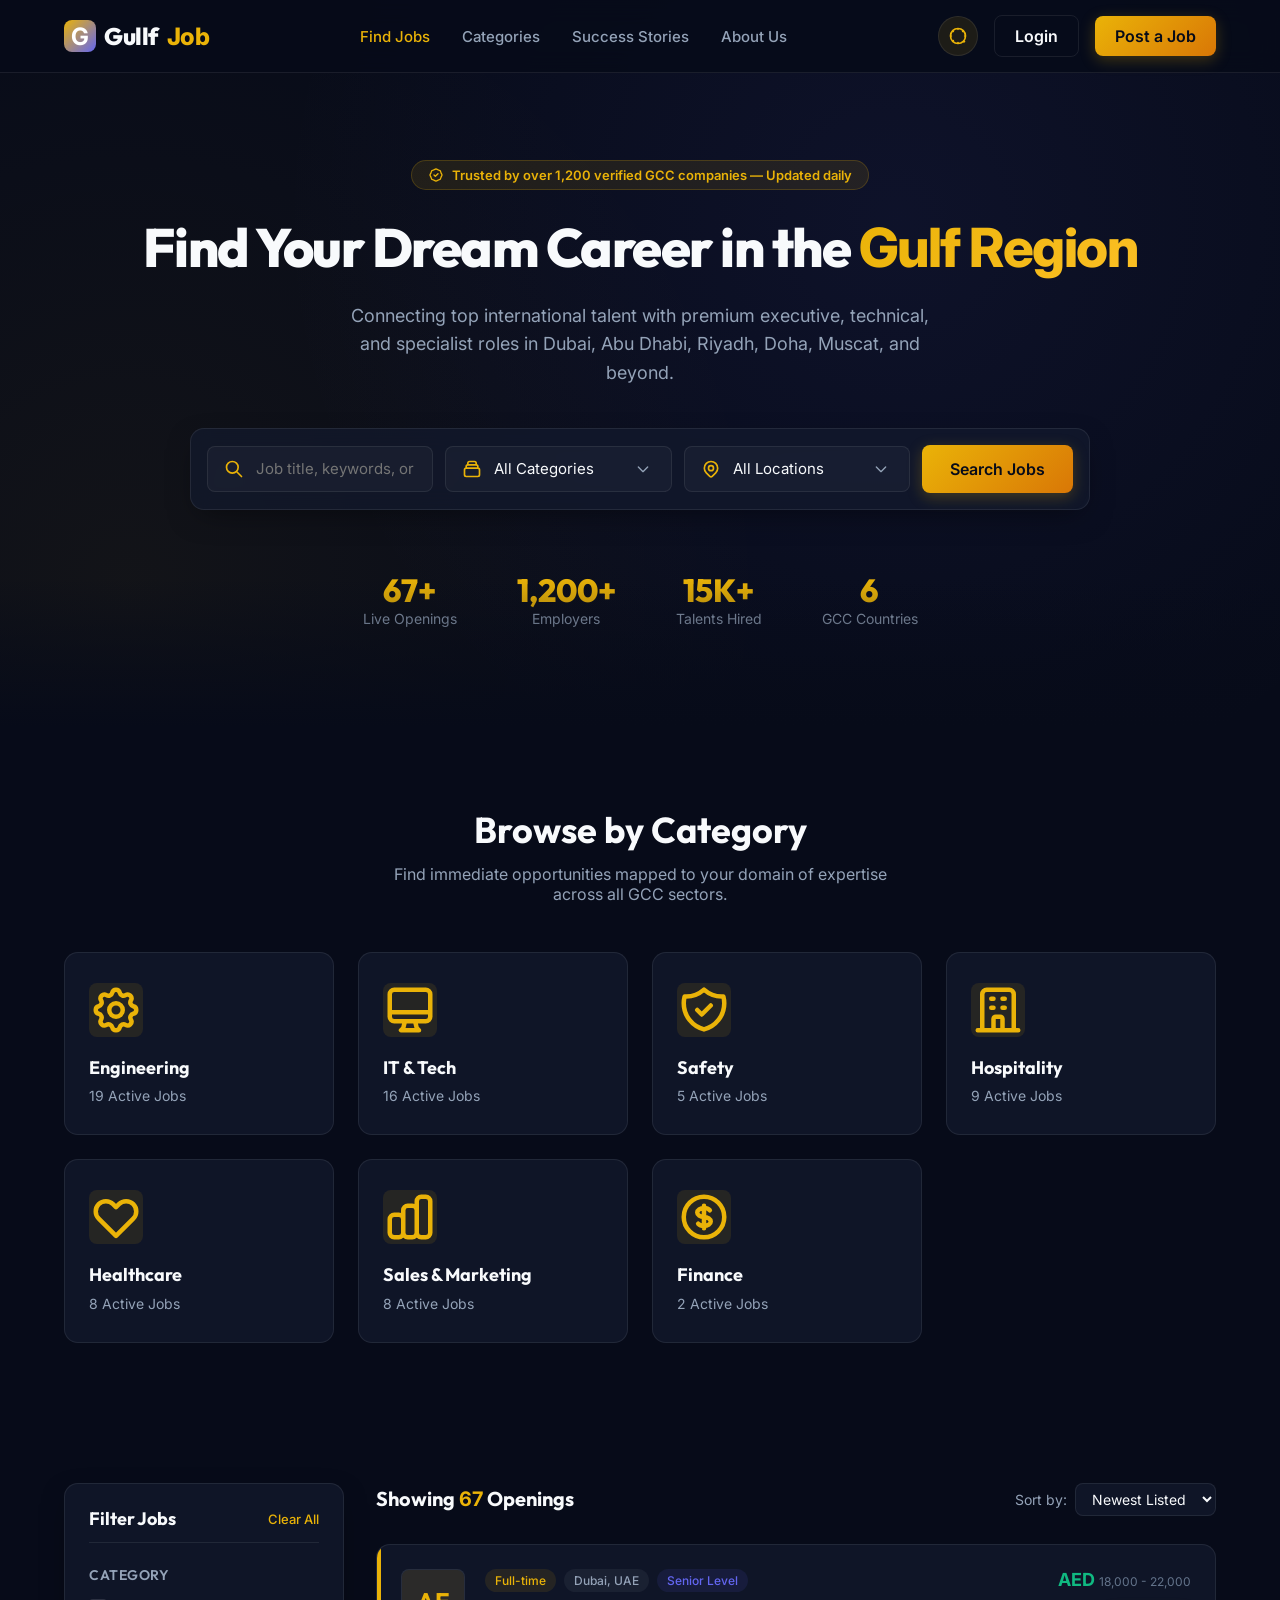
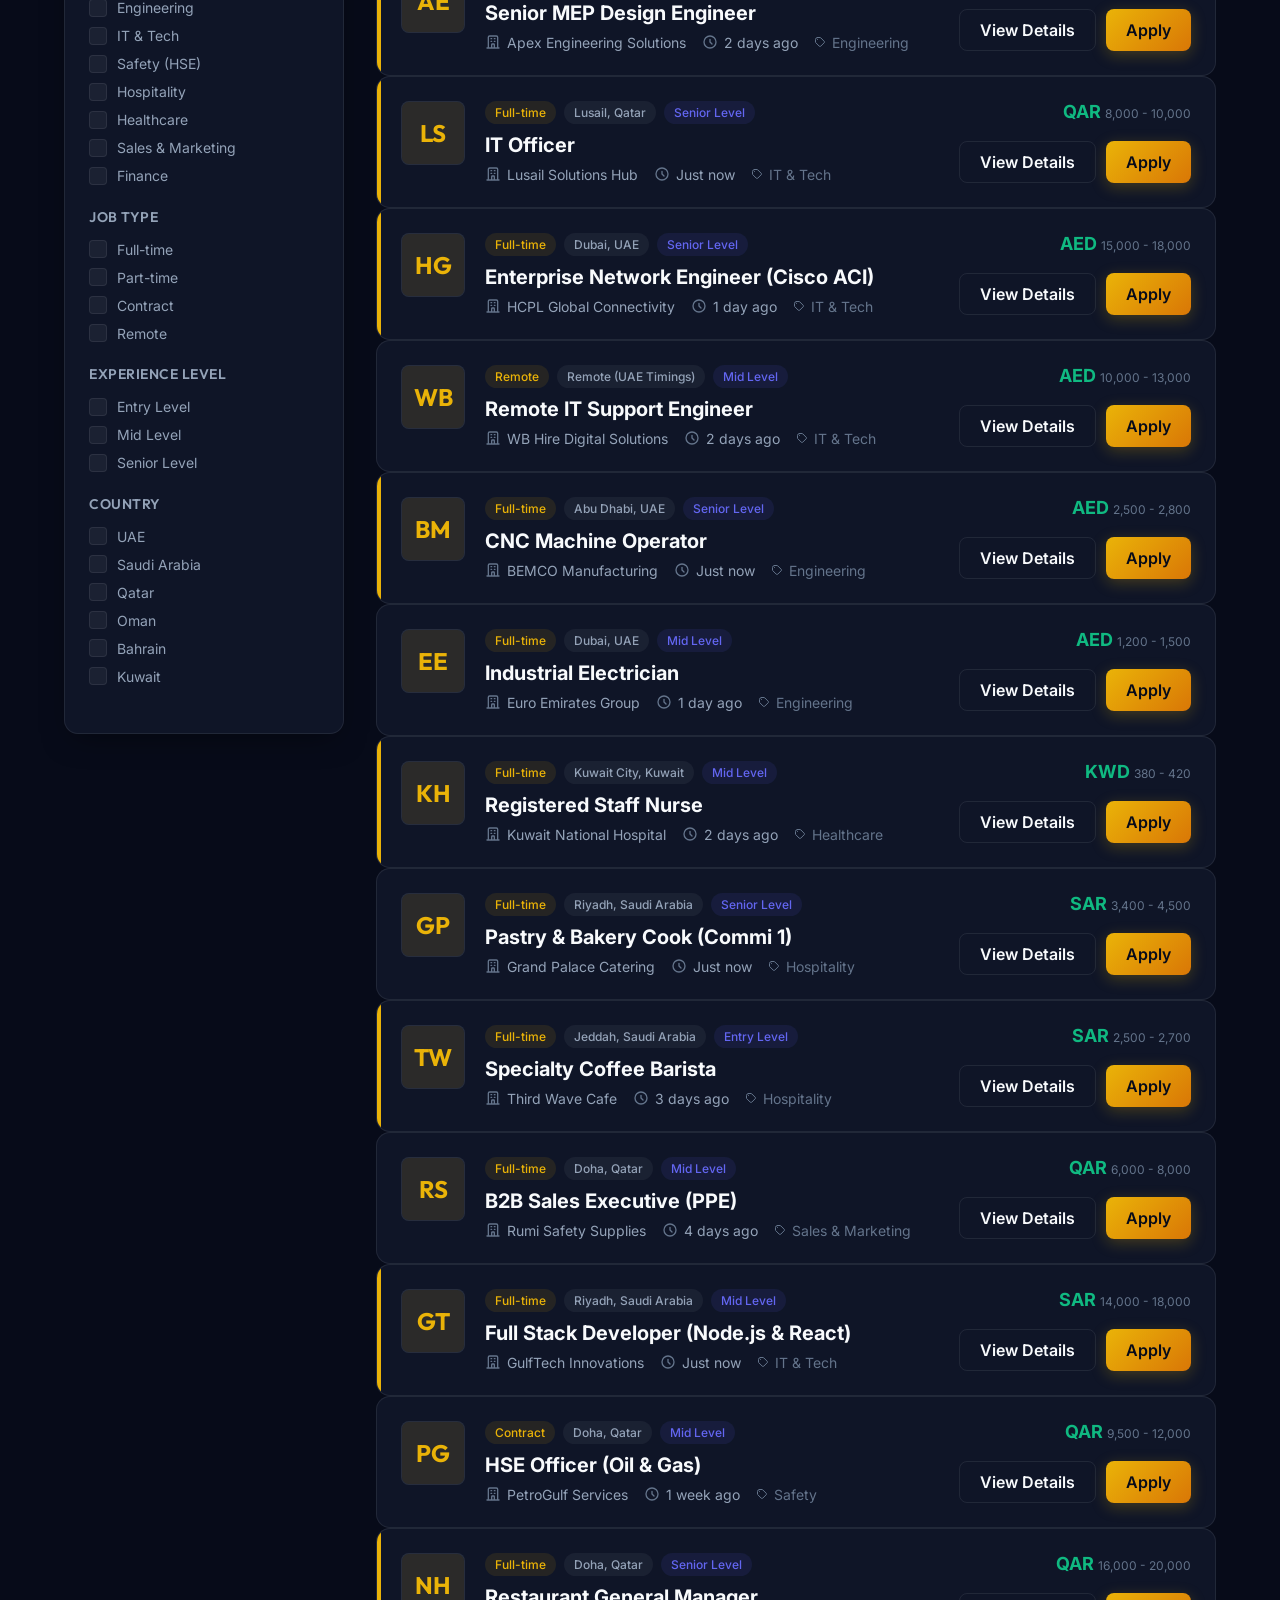
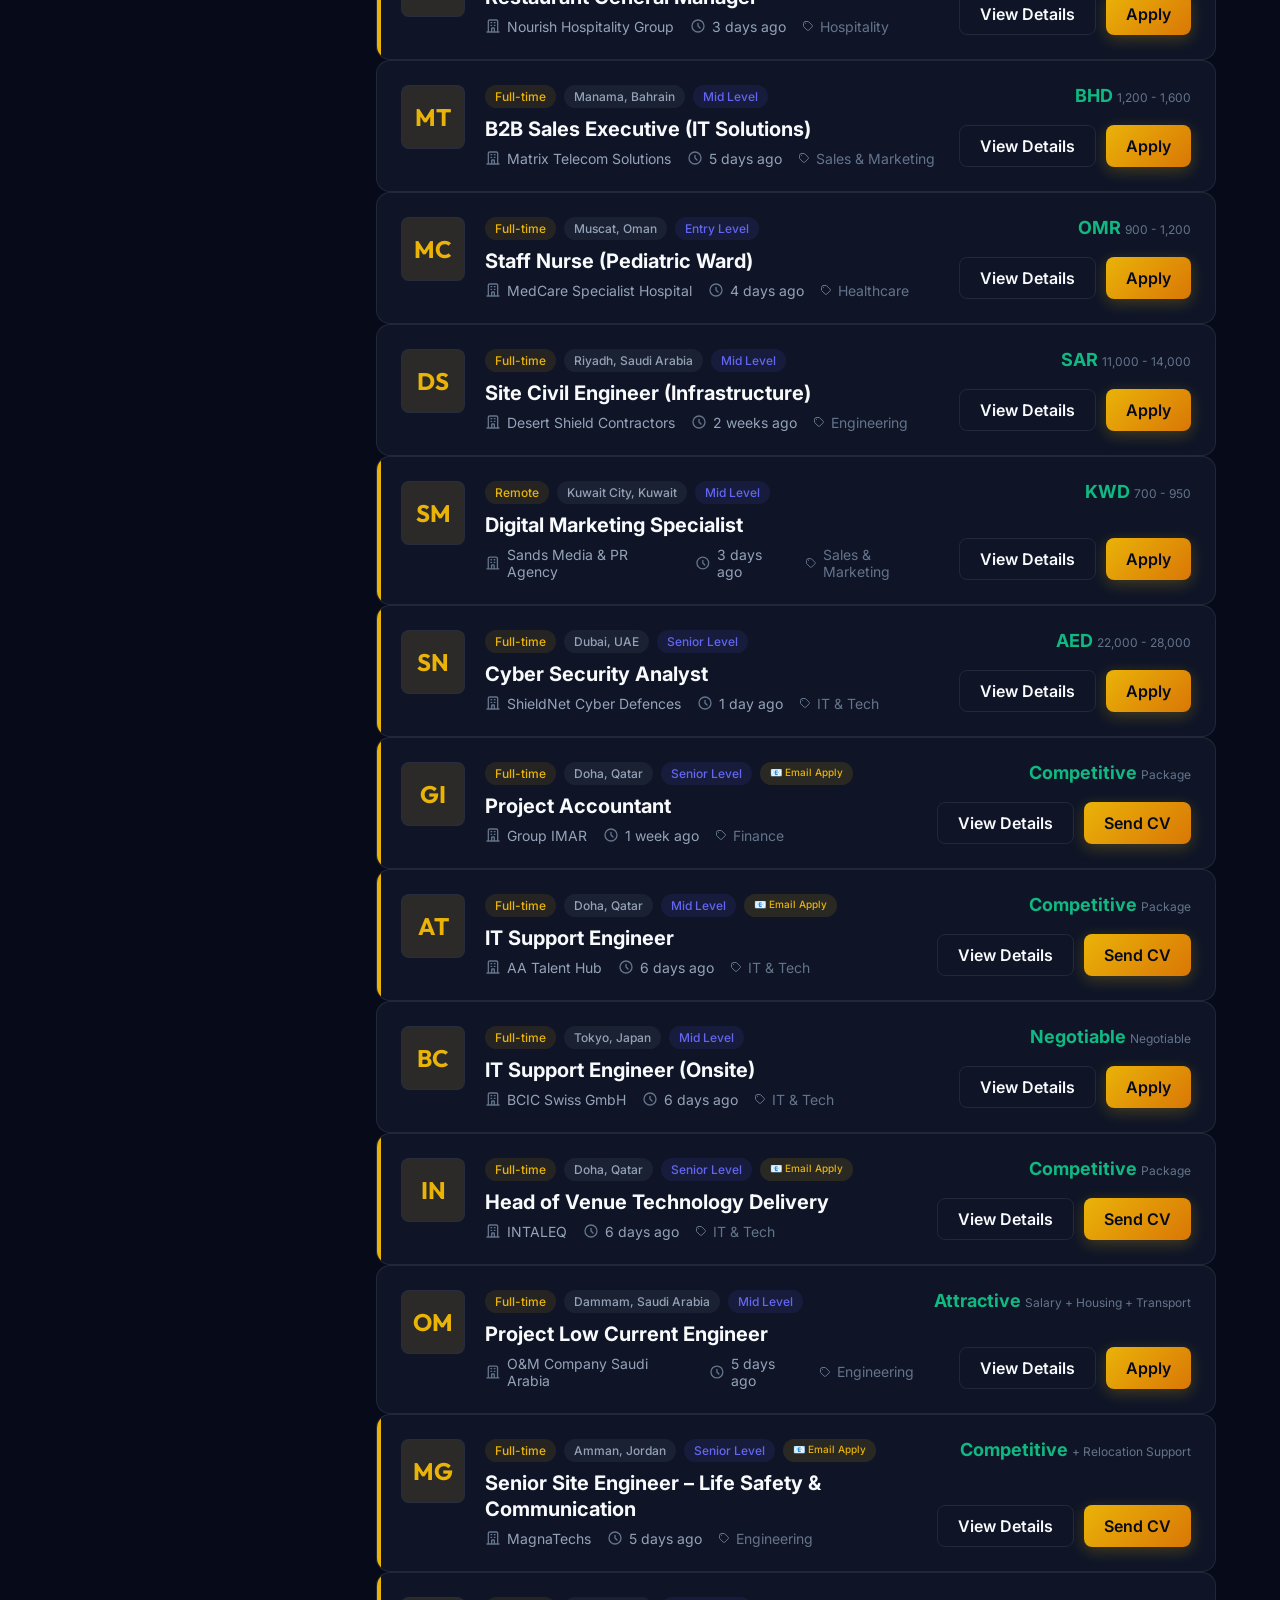
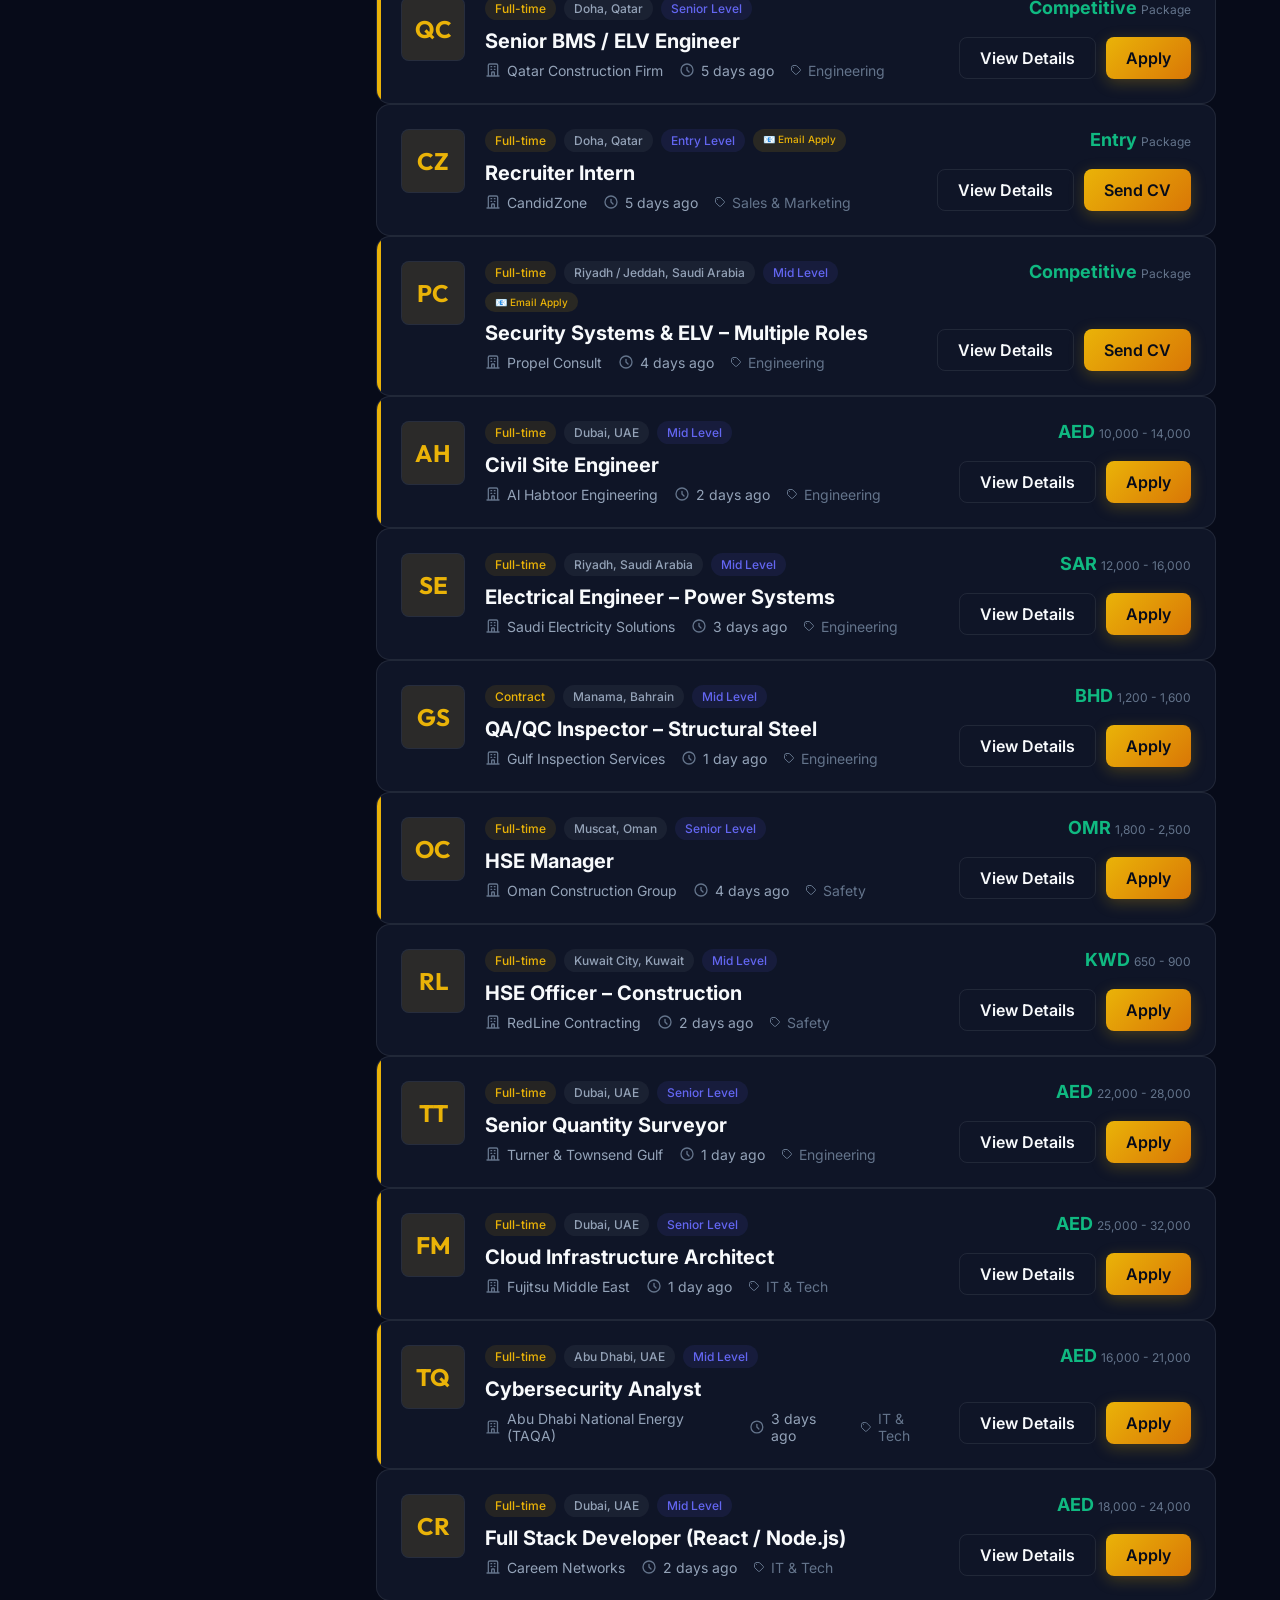
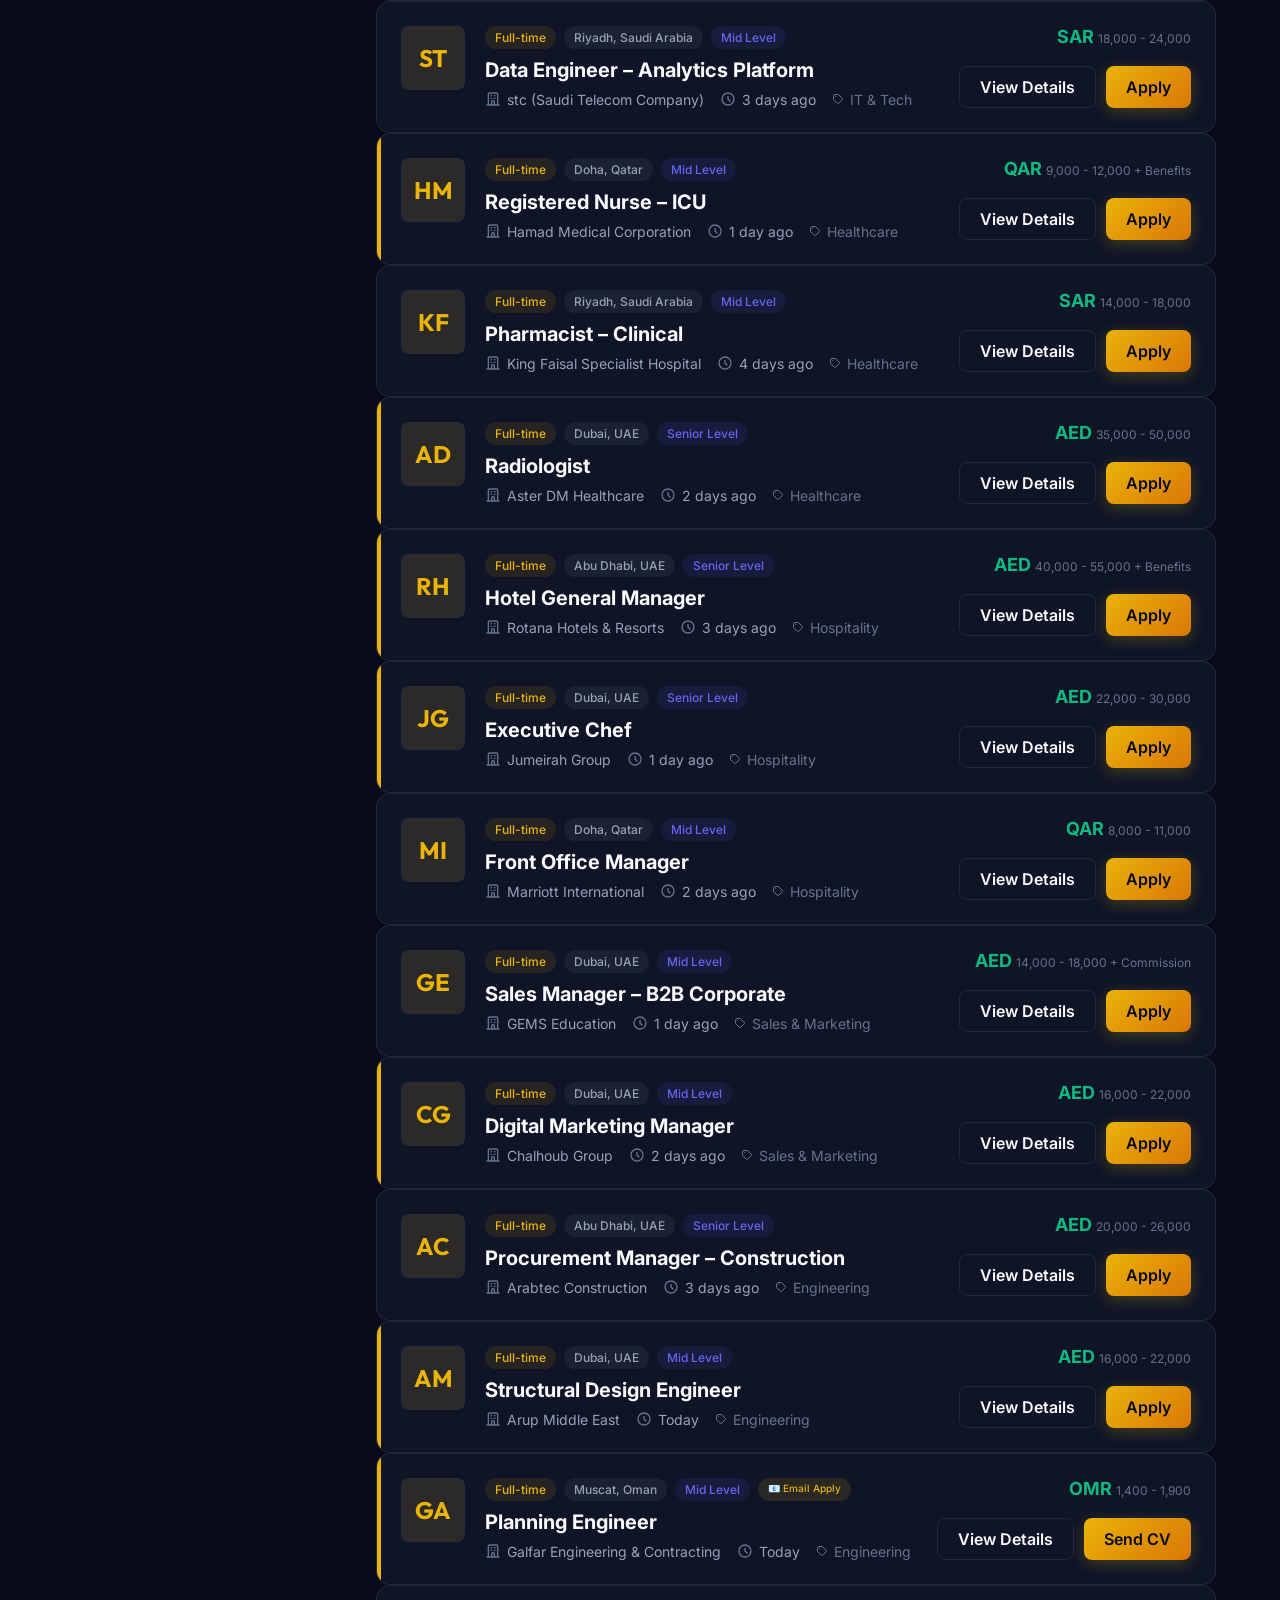
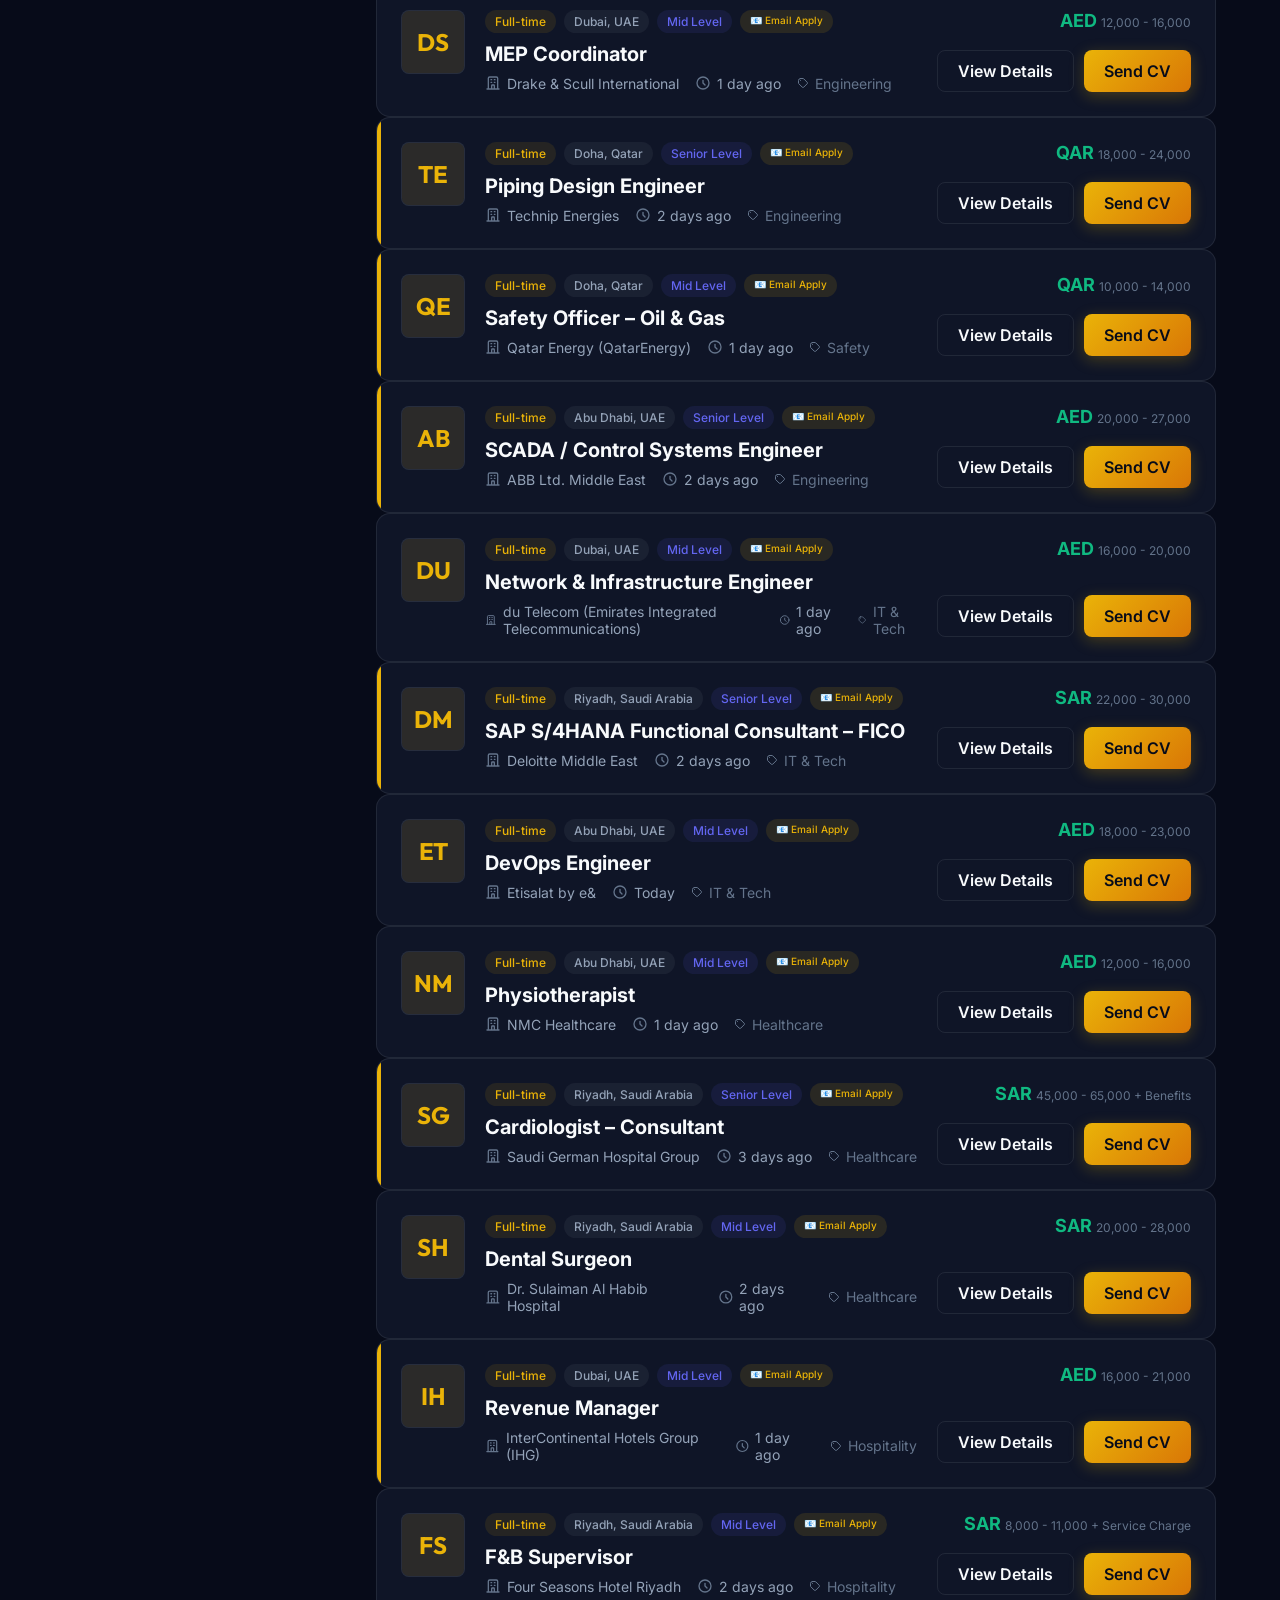
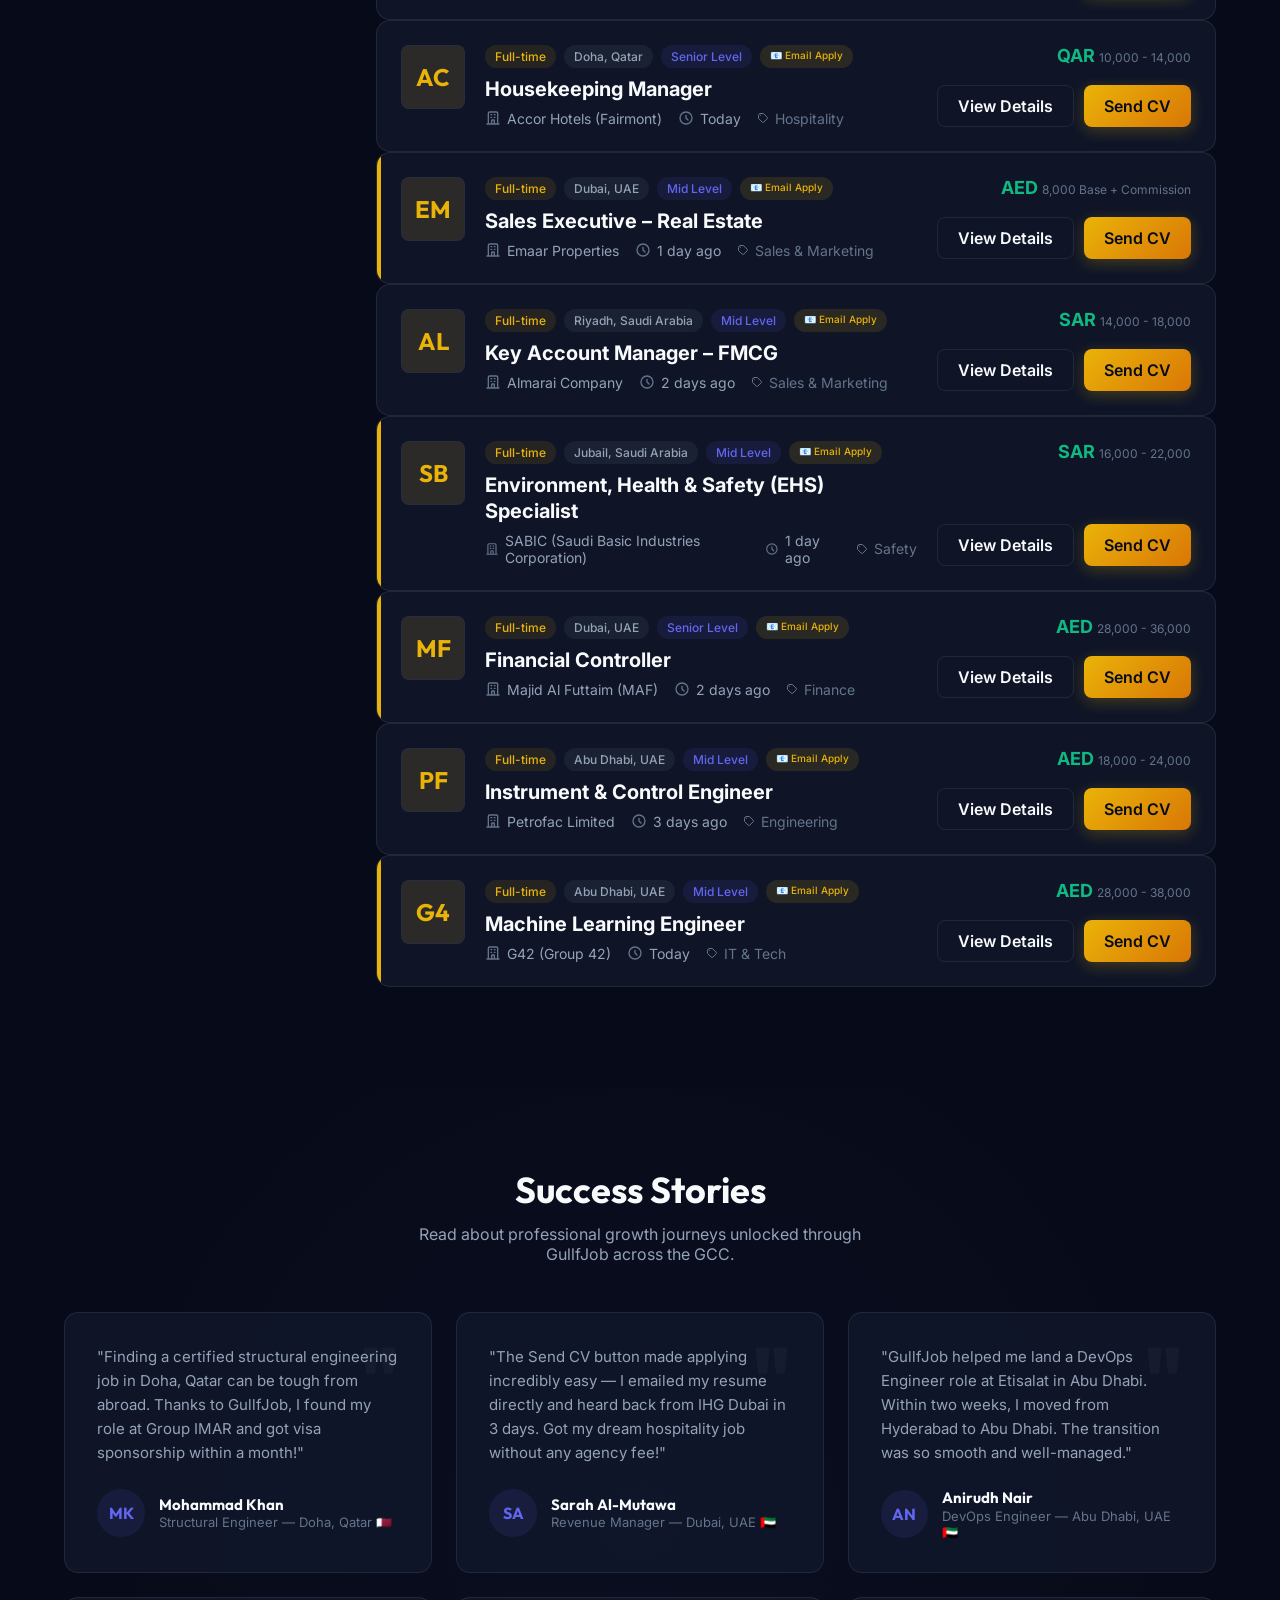
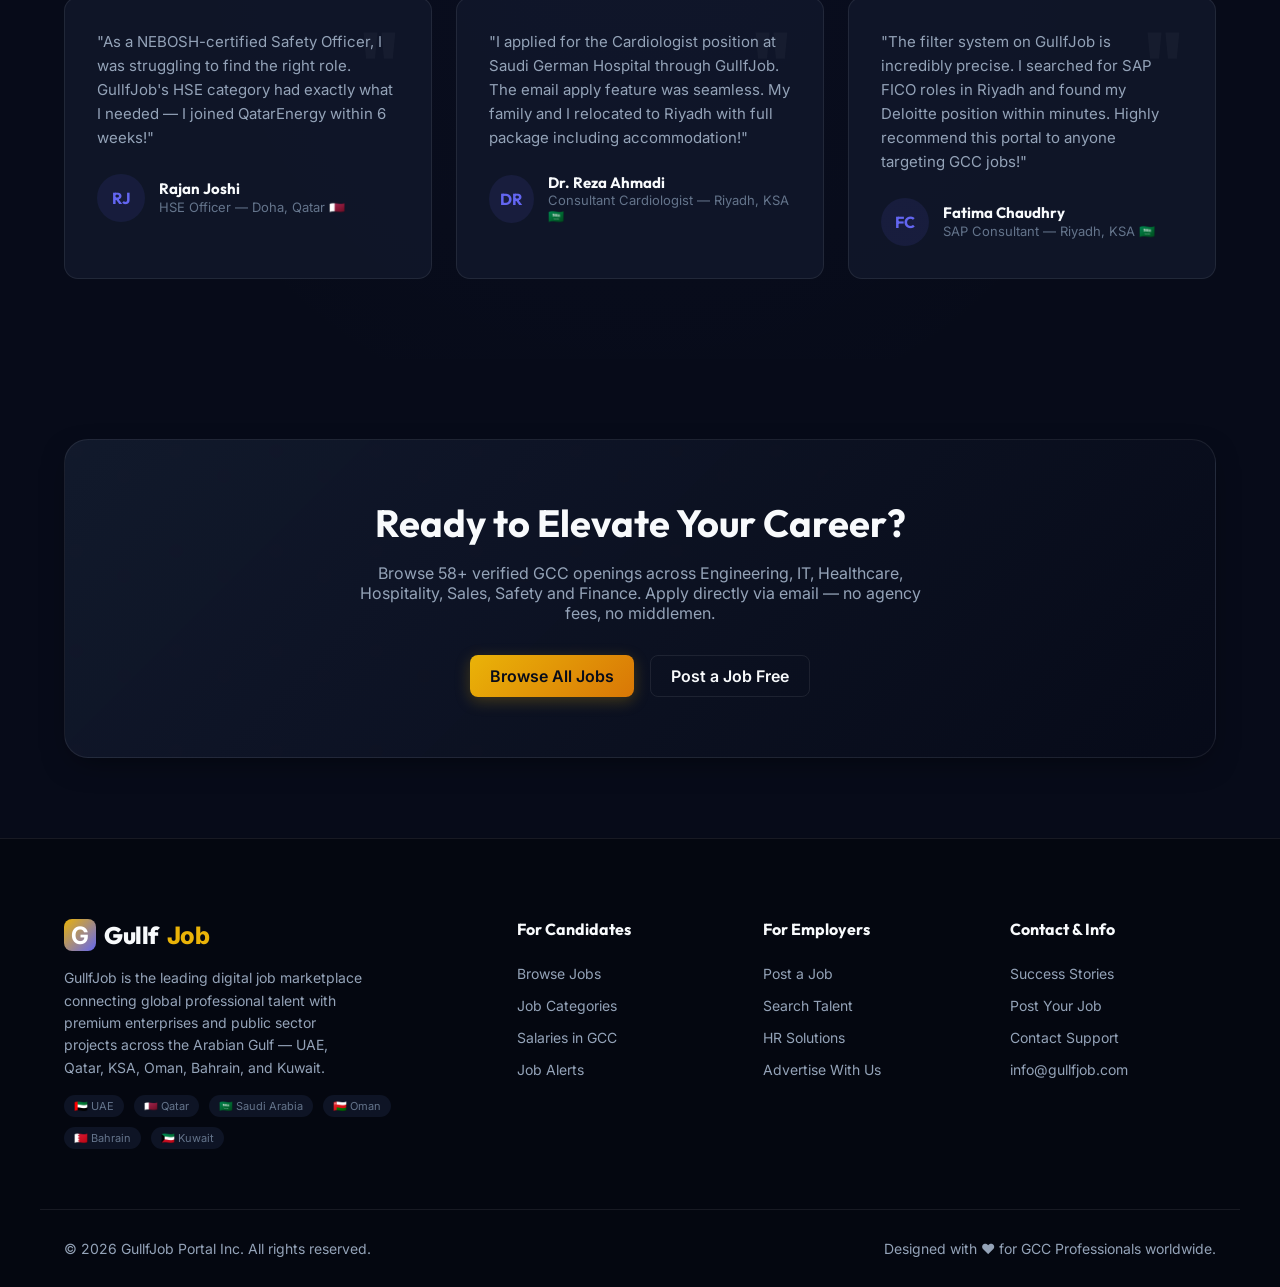
==== index.html @ 44ec0543 "Update: Finance category, fixed icons, new filters, email badges on job cards, Abu Dhabi location, l" ====
<!DOCTYPE html>
<html lang="en" data-theme="dark">
<head>
    <meta charset="UTF-8">
    <meta name="viewport" content="width=device-width, initial-scale=1.0">
    <title>GullfJob | Premium Job Portal in the GCC</title>
    <!-- SEO Meta Tags -->
    <meta name="description" content="Find premium career opportunities in the Gulf region. Discover engineering, IT, hospitality, healthcare and finance jobs in Dubai, Abu Dhabi, Riyadh, Doha, Muscat, and more.">
    <meta name="keywords" content="GCC jobs, Gulf jobs, Dubai jobs, Qatar jobs, Saudi Arabia jobs, engineering jobs, IT jobs, healthcare jobs, hospitality jobs, GullfJob">
    <meta name="author" content="GullfJob Portal">
    <meta property="og:title" content="GullfJob | Premium Job Portal in the GCC">
    <meta property="og:description" content="Connecting top international talent with premium roles across Dubai, Riyadh, Doha, Muscat and the wider GCC.">
    <meta property="og:type" content="website">
    
    <!-- Stylesheets -->
    <link rel="stylesheet" href="style.css">
    <link rel="preconnect" href="https://fonts.googleapis.com">
    <link href="https://fonts.googleapis.com/css2?family=Inter:wght@300;400;500;600;700;800&display=swap" rel="stylesheet">

    <!-- Apply saved theme before paint to prevent flash -->
    <script>
        (function(){
            var t = localStorage.getItem("theme") || "dark";
            document.documentElement.setAttribute("data-theme", t);
        })();
    </script>
    
    <!-- Scripts -->
    <script src="app.js" defer></script>
</head>
<body>

    <!-- Header Navigation -->
    <header>
        <div class="container nav-container">
            <a href="#" class="logo" id="header-logo-link">
                <div class="logo-icon">G</div>
                Gullf<span>Job</span>
            </a>
            
            <nav>
                <ul class="nav-links">
                    <li><a href="#" class="active" id="nav-home">Find Jobs</a></li>
                    <li><a href="#categories-anchor" id="nav-categories">Categories</a></li>
                    <li><a href="#testimonials-anchor" id="nav-testimonials">Success Stories</a></li>
                    <li><a href="#footer-anchor" id="nav-about">About Us</a></li>
                </ul>
            </nav>
            
            <div class="nav-actions">
                <!-- Theme Toggle Icon Button -->
                <button class="theme-toggle" id="theme-toggle" aria-label="Toggle Dark/Light Mode">
                    <!-- Light Theme (Sun) Icon -->
                    <svg class="theme-toggle-light-icon" fill="none" viewBox="0 0 24 24" stroke="currentColor">
                        <path stroke-linecap="round" stroke-linejoin="round" stroke-width="2" d="M12 3v1m0 16v1m9-9h-1M4 12H3m15.364-6.364l-.707.707M6.343 17.657l-.707.707m0-12.728l.707.707m12.728 12.728l.707-.707M21 12a9 9 0 11-18 0 9 9 0 0118 0z" />
                    </svg>
                    <!-- Dark Theme (Moon) Icon -->
                    <svg class="theme-toggle-dark-icon" fill="none" viewBox="0 0 24 24" stroke="currentColor">
                        <path stroke-linecap="round" stroke-linejoin="round" stroke-width="2" d="M20.354 15.354A9 9 0 018.646 3.646 9.003 9.003 0 0012 21a9.003 9.003 0 008.354-5.646z" />
                    </svg>
                </button>
                <button class="btn-secondary" id="btn-login" onclick="openLoginModal()">Login</button>
                <a href="post-job.html" class="btn-primary" id="btn-post-job">Post a Job</a>
            </div>
        </div>
    </header>

    <!-- Main Content Area -->
    <main>
        
        <!-- Hero Section -->
        <section class="hero">
            <div class="container">
                <div class="hero-tagline">
                    <svg style="width: 16px; height: 16px;" fill="none" viewBox="0 0 24 24" stroke="currentColor">
                        <path stroke-linecap="round" stroke-linejoin="round" stroke-width="2" d="M9 12l2 2 4-4M7.835 4.697a3.42 3.42 0 001.946-.806 3.42 3.42 0 014.438 0 3.42 3.42 0 001.946.806 3.42 3.42 0 013.138 3.138 3.42 3.42 0 00.806 1.946 3.42 3.42 0 010 4.438 3.42 3.42 0 00-.806 1.946 3.42 3.42 0 01-3.138 3.138 3.42 3.42 0 00-1.946.806 3.42 3.42 0 01-4.438 0 3.42 3.42 0 00-1.946-.806 3.42 3.42 0 01-3.138-3.138 3.42 3.42 0 00-.806-1.946 3.42 3.42 0 010-4.438 3.42 3.42 0 00.806-1.946 3.42 3.42 0 013.138-3.138z" />
                    </svg>
                    <span>Trusted by over 1,200 verified GCC companies — Updated daily</span>
                </div>
                
                <h1 class="hero-title">Find Your Dream Career in the <span>Gulf Region</span></h1>
                <p class="hero-subtitle">Connecting top international talent with premium executive, technical, and specialist roles in Dubai, Abu Dhabi, Riyadh, Doha, Muscat, and beyond.</p>
                
                <!-- Hero Search Panel -->
                <form class="search-panel" id="search-form">
                    <div class="search-input-group">
                        <svg fill="none" viewBox="0 0 24 24" stroke="currentColor">
                            <path stroke-linecap="round" stroke-linejoin="round" stroke-width="2" d="M21 21l-6-6m2-5a7 7 0 11-14 0 7 7 0 0114 0z" />
                        </svg>
                        <input type="text" id="search-keyword" placeholder="Job title, keywords, or company...">
                    </div>
                    
                    <div class="search-input-group">
                        <svg fill="none" viewBox="0 0 24 24" stroke="currentColor">
                            <path stroke-linecap="round" stroke-linejoin="round" stroke-width="2" d="M19 11H5m14 0a2 2 0 012 2v6a2 2 0 01-2 2H5a2 2 0 01-2-2v-6a2 2 0 012-2m14 0V9a2 2 0 00-2-2M5 11V9a2 2 0 012-2m0 0V5a2 2 0 012-2h6a2 2 0 012 2v2M7 7h10" />
                        </svg>
                        <select id="search-category">
                            <option value="">All Categories</option>
                            <option value="Engineering">Engineering</option>
                            <option value="IT & Tech">IT & Tech</option>
                            <option value="Safety">Safety (HSE)</option>
                            <option value="Hospitality">Hospitality</option>
                            <option value="Healthcare">Healthcare</option>
                            <option value="Sales & Marketing">Sales & Marketing</option>
                            <option value="Finance">Finance</option>
                        </select>
                    </div>
                    
                    <div class="search-input-group">
                        <svg fill="none" viewBox="0 0 24 24" stroke="currentColor">
                            <path stroke-linecap="round" stroke-linejoin="round" stroke-width="2" d="M17.657 16.657L13.414 20.9a1.998 1.998 0 01-2.827 0l-4.244-4.243a8 8 0 1111.314 0z" />
                            <path stroke-linecap="round" stroke-linejoin="round" stroke-width="2" d="M15 11a3 3 0 11-6 0 3 3 0 016 0z" />
                        </svg>
                        <select id="search-location">
                            <option value="">All Locations</option>
                            <option value="Dubai">Dubai, UAE</option>
                            <option value="Abu Dhabi">Abu Dhabi, UAE</option>
                            <option value="Riyadh">Riyadh, Saudi Arabia</option>
                            <option value="Jeddah">Jeddah, Saudi Arabia</option>
                            <option value="Jubail">Jubail, Saudi Arabia</option>
                            <option value="Doha">Doha, Qatar</option>
                            <option value="Manama">Manama, Bahrain</option>
                            <option value="Muscat">Muscat, Oman</option>
                            <option value="Kuwait">Kuwait City, Kuwait</option>
                        </select>
                    </div>
                    
                    <button type="submit" class="btn-primary" id="btn-search-submit">Search Jobs</button>
                </form>
                
                <!-- Hero Statistics -->
                <div class="hero-stats">
                    <div class="stat-item">
                        <h3 id="stat-count-jobs">58+</h3>
                        <p>Live Openings</p>
                    </div>
                    <div class="stat-item">
                        <h3 id="stat-count-companies">1,200+</h3>
                        <p>Employers</p>
                    </div>
                    <div class="stat-item">
                        <h3 id="stat-count-hires">15K+</h3>
                        <p>Talents Hired</p>
                    </div>
                    <div class="stat-item">
                        <h3>6</h3>
                        <p>GCC Countries</p>
                    </div>
                </div>
            </div>
        </section>

        <!-- Categories Section -->
        <section class="categories" id="categories-anchor">
            <div class="container">
                <div class="section-title">
                    <h2>Browse by Category</h2>
                    <p>Find immediate opportunities mapped to your domain of expertise across all GCC sectors.</p>
                </div>
                
                <!-- Dynamic categories populated by app.js -->
                <div class="categories-grid" id="categories-grid"></div>
            </div>
        </section>

        <!-- Main Portal Filter/Listing Section -->
        <section class="job-portal-section" id="job-search-anchor">
            <div class="container portal-layout">
                
                <!-- Filters Sidebar -->
                <aside class="filters-sidebar">
                    <div class="filters-header">
                        <h3>Filter Jobs</h3>
                        <button class="btn-reset" id="reset-filters">Clear All</button>
                    </div>
                    
                    <!-- Category Filter -->
                    <div class="filter-group">
                        <h4 class="filter-title">Category</h4>
                        <div class="filter-options">
                            <label class="filter-checkbox" id="label-cat-eng">
                                <input type="checkbox" name="category" value="Engineering">
                                <span class="checkmark"></span>
                                Engineering
                            </label>
                            <label class="filter-checkbox" id="label-cat-it">
                                <input type="checkbox" name="category" value="IT & Tech">
                                <span class="checkmark"></span>
                                IT &amp; Tech
                            </label>
                            <label class="filter-checkbox" id="label-cat-hse">
                                <input type="checkbox" name="category" value="Safety">
                                <span class="checkmark"></span>
                                Safety (HSE)
                            </label>
                            <label class="filter-checkbox" id="label-cat-hosp">
                                <input type="checkbox" name="category" value="Hospitality">
                                <span class="checkmark"></span>
                                Hospitality
                            </label>
                            <label class="filter-checkbox" id="label-cat-health">
                                <input type="checkbox" name="category" value="Healthcare">
                                <span class="checkmark"></span>
                                Healthcare
                            </label>
                            <label class="filter-checkbox" id="label-cat-sales">
                                <input type="checkbox" name="category" value="Sales & Marketing">
                                <span class="checkmark"></span>
                                Sales &amp; Marketing
                            </label>
                            <label class="filter-checkbox" id="label-cat-fin">
                                <input type="checkbox" name="category" value="Finance">
                                <span class="checkmark"></span>
                                Finance
                            </label>
                        </div>
                    </div>

                    <!-- Job Type Filter Group -->
                    <div class="filter-group">
                        <h4 class="filter-title">Job Type</h4>
                        <div class="filter-options">
                            <label class="filter-checkbox" id="label-ft">
                                <input type="checkbox" name="jobType" value="Full-time">
                                <span class="checkmark"></span>
                                Full-time
                            </label>
                            <label class="filter-checkbox" id="label-pt">
                                <input type="checkbox" name="jobType" value="Part-time">
                                <span class="checkmark"></span>
                                Part-time
                            </label>
                            <label class="filter-checkbox" id="label-ct">
                                <input type="checkbox" name="jobType" value="Contract">
                                <span class="checkmark"></span>
                                Contract
                            </label>
                            <label class="filter-checkbox" id="label-rm">
                                <input type="checkbox" name="jobType" value="Remote">
                                <span class="checkmark"></span>
                                Remote
                            </label>
                        </div>
                    </div>
                    
                    <!-- Experience Level Filter Group -->
                    <div class="filter-group">
                        <h4 class="filter-title">Experience Level</h4>
                        <div class="filter-options">
                            <label class="filter-checkbox" id="label-el-entry">
                                <input type="checkbox" name="experience" value="Entry Level">
                                <span class="checkmark"></span>
                                Entry Level
                            </label>
                            <label class="filter-checkbox" id="label-el-mid">
                                <input type="checkbox" name="experience" value="Mid Level">
                                <span class="checkmark"></span>
                                Mid Level
                            </label>
                            <label class="filter-checkbox" id="label-el-senior">
                                <input type="checkbox" name="experience" value="Senior Level">
                                <span class="checkmark"></span>
                                Senior Level
                            </label>
                        </div>
                    </div>

                    <!-- Location Filter -->
                    <div class="filter-group">
                        <h4 class="filter-title">Country</h4>
                        <div class="filter-options">
                            <label class="filter-checkbox" id="label-loc-uae">
                                <input type="checkbox" name="locationFilter" value="UAE">
                                <span class="checkmark"></span>
                                UAE
                            </label>
                            <label class="filter-checkbox" id="label-loc-ksa">
                                <input type="checkbox" name="locationFilter" value="Saudi Arabia">
                                <span class="checkmark"></span>
                                Saudi Arabia
                            </label>
                            <label class="filter-checkbox" id="label-loc-qa">
                                <input type="checkbox" name="locationFilter" value="Qatar">
                                <span class="checkmark"></span>
                                Qatar
                            </label>
                            <label class="filter-checkbox" id="label-loc-om">
                                <input type="checkbox" name="locationFilter" value="Oman">
                                <span class="checkmark"></span>
                                Oman
                            </label>
                            <label class="filter-checkbox" id="label-loc-bh">
                                <input type="checkbox" name="locationFilter" value="Bahrain">
                                <span class="checkmark"></span>
                                Bahrain
                            </label>
                            <label class="filter-checkbox" id="label-loc-kw">
                                <input type="checkbox" name="locationFilter" value="Kuwait">
                                <span class="checkmark"></span>
                                Kuwait
                            </label>
                        </div>
                    </div>
                </aside>

                <!-- Listings Panel -->
                <div class="listings-panel">
                    <div class="listings-meta">
                        <h3>Showing <span id="job-count">0</span> Openings</h3>
                        
                        <div class="listings-sort">
                            <label for="sort-by">Sort by:</label>
                            <select id="sort-by">
                                <option value="newest">Newest Listed</option>
                                <option value="salary-high">Highest Salary</option>
                                <option value="featured">Featured First</option>
                            </select>
                        </div>
                    </div>
                    
                    <!-- Jobs list container dynamically rendered by app.js -->
                    <div id="job-list-container"></div>
                </div>
                
            </div>
        </section>

        <!-- Testimonials Section -->
        <section class="testimonials" id="testimonials-anchor">
            <div class="container">
                <div class="section-title">
                    <h2>Success Stories</h2>
                    <p>Read about professional growth journeys unlocked through GullfJob across the GCC.</p>
                </div>
                
                <div class="testimonials-grid">
                    <!-- Testimonial 1 -->
                    <div class="testimonial-card">
                        <p class="testimonial-content">"Finding a certified structural engineering job in Doha, Qatar can be tough from abroad. Thanks to GullfJob, I found my role at Group IMAR and got visa sponsorship within a month!"</p>
                        <div class="testimonial-user">
                            <div class="user-avatar">MK</div>
                            <div class="user-info">
                                <h4>Mohammad Khan</h4>
                                <p>Structural Engineer — Doha, Qatar 🇶🇦</p>
                            </div>
                        </div>
                    </div>
                    <!-- Testimonial 2 -->
                    <div class="testimonial-card">
                        <p class="testimonial-content">"The Send CV button made applying incredibly easy — I emailed my resume directly and heard back from IHG Dubai in 3 days. Got my dream hospitality job without any agency fee!"</p>
                        <div class="testimonial-user">
                            <div class="user-avatar">SA</div>
                            <div class="user-info">
                                <h4>Sarah Al-Mutawa</h4>
                                <p>Revenue Manager — Dubai, UAE 🇦🇪</p>
                            </div>
                        </div>
                    </div>
                    <!-- Testimonial 3 -->
                    <div class="testimonial-card">
                        <p class="testimonial-content">"GullfJob helped me land a DevOps Engineer role at Etisalat in Abu Dhabi. Within two weeks, I moved from Hyderabad to Abu Dhabi. The transition was so smooth and well-managed."</p>
                        <div class="testimonial-user">
                            <div class="user-avatar">AN</div>
                            <div class="user-info">
                                <h4>Anirudh Nair</h4>
                                <p>DevOps Engineer — Abu Dhabi, UAE 🇦🇪</p>
                            </div>
                        </div>
                    </div>
                    <!-- Testimonial 4 -->
                    <div class="testimonial-card">
                        <p class="testimonial-content">"As a NEBOSH-certified Safety Officer, I was struggling to find the right role. GullfJob's HSE category had exactly what I needed — I joined QatarEnergy within 6 weeks!"</p>
                        <div class="testimonial-user">
                            <div class="user-avatar">RJ</div>
                            <div class="user-info">
                                <h4>Rajan Joshi</h4>
                                <p>HSE Officer — Doha, Qatar 🇶🇦</p>
                            </div>
                        </div>
                    </div>
                    <!-- Testimonial 5 -->
                    <div class="testimonial-card">
                        <p class="testimonial-content">"I applied for the Cardiologist position at Saudi German Hospital through GullfJob. The email apply feature was seamless. My family and I relocated to Riyadh with full package including accommodation!"</p>
                        <div class="testimonial-user">
                            <div class="user-avatar">DR</div>
                            <div class="user-info">
                                <h4>Dr. Reza Ahmadi</h4>
                                <p>Consultant Cardiologist — Riyadh, KSA 🇸🇦</p>
                            </div>
                        </div>
                    </div>
                    <!-- Testimonial 6 -->
                    <div class="testimonial-card">
                        <p class="testimonial-content">"The filter system on GullfJob is incredibly precise. I searched for SAP FICO roles in Riyadh and found my Deloitte position within minutes. Highly recommend this portal to anyone targeting GCC jobs!"</p>
                        <div class="testimonial-user">
                            <div class="user-avatar">FC</div>
                            <div class="user-info">
                                <h4>Fatima Chaudhry</h4>
                                <p>SAP Consultant — Riyadh, KSA 🇸🇦</p>
                            </div>
                        </div>
                    </div>
                </div>
            </div>
        </section>

        <!-- CTA Section -->
        <section class="cta-section">
            <div class="container">
                <div class="cta-banner">
                    <h2>Ready to Elevate Your Career?</h2>
                    <p>Browse 58+ verified GCC openings across Engineering, IT, Healthcare, Hospitality, Sales, Safety and Finance. Apply directly via email — no agency fees, no middlemen.</p>
                    
                    <div class="cta-actions">
                        <button class="btn-primary" id="btn-cta-upload" onclick="document.getElementById('job-search-anchor').scrollIntoView({behavior:'smooth'})">Browse All Jobs</button>
                        <a href="post-job.html" class="btn-secondary" id="btn-cta-browse">Post a Job Free</a>
                    </div>
                </div>
            </div>
        </section>

    </main>

    <!-- Footer -->
    <footer id="footer-anchor">
        <div class="container footer-grid">
            <div class="footer-brand">
                <a href="#" class="logo" id="footer-logo-link">
                    <div class="logo-icon">G</div>
                    Gullf<span>Job</span>
                </a>
                <p>GullfJob is the leading digital job marketplace connecting global professional talent with premium enterprises and public sector projects across the Arabian Gulf — UAE, Qatar, KSA, Oman, Bahrain, and Kuwait.</p>
                <div style="margin-top: 16px; display: flex; gap: 10px; flex-wrap: wrap;">
                    <span style="font-size: 11px; color: var(--text-muted); background: var(--bg-card); padding: 4px 10px; border-radius: 20px;">🇦🇪 UAE</span>
                    <span style="font-size: 11px; color: var(--text-muted); background: var(--bg-card); padding: 4px 10px; border-radius: 20px;">🇶🇦 Qatar</span>
                    <span style="font-size: 11px; color: var(--text-muted); background: var(--bg-card); padding: 4px 10px; border-radius: 20px;">🇸🇦 Saudi Arabia</span>
                    <span style="font-size: 11px; color: var(--text-muted); background: var(--bg-card); padding: 4px 10px; border-radius: 20px;">🇴🇲 Oman</span>
                    <span style="font-size: 11px; color: var(--text-muted); background: var(--bg-card); padding: 4px 10px; border-radius: 20px;">🇧🇭 Bahrain</span>
                    <span style="font-size: 11px; color: var(--text-muted); background: var(--bg-card); padding: 4px 10px; border-radius: 20px;">🇰🇼 Kuwait</span>
                </div>
            </div>
            
            <div class="footer-col">
                <h4>For Candidates</h4>
                <ul>
                    <li><a href="#job-search-anchor" id="foot-cand-browse" onclick="document.getElementById('job-search-anchor').scrollIntoView({behavior:'smooth'}); return false;">Browse Jobs</a></li>
                    <li><a href="#categories-anchor" id="foot-cand-categories" onclick="document.getElementById('categories-anchor').scrollIntoView({behavior:'smooth'}); return false;">Job Categories</a></li>
                    <li><a href="#" id="foot-cand-salaries" onclick="alert('GCC Salary Guide — Coming Soon! Contact us at info@gullfjob.com'); return false;">Salaries in GCC</a></li>
                    <li><a href="#" id="foot-cand-alerts" onclick="alert('Job Alerts — Register your email to get daily job updates! Feature coming soon.'); return false;">Job Alerts</a></li>
                </ul>
            </div>
            
            <div class="footer-col">
                <h4>For Employers</h4>
                <ul>
                    <li><a href="post-job.html" id="foot-emp-post">Post a Job</a></li>
                    <li><a href="#" id="foot-emp-talent" onclick="alert('Talent Search — Find from our pool of 15,000+ GCC-ready professionals. Contact info@gullfjob.com'); return false;">Search Talent</a></li>
                    <li><a href="#" id="foot-emp-solutions" onclick="alert('HR Solutions — Bulk hiring, CV screening, and placement. Contact info@gullfjob.com'); return false;">HR Solutions</a></li>
                    <li><a href="#" id="foot-emp-advertise" onclick="alert('Advertise With Us — Feature your company banner on GullfJob. Contact info@gullfjob.com'); return false;">Advertise With Us</a></li>
                </ul>
            </div>
            
            <div class="footer-col">
                <h4>Contact & Info</h4>
                <ul>
                    <li><a href="#testimonials-anchor" id="foot-corp-about" onclick="document.getElementById('testimonials-anchor').scrollIntoView({behavior:'smooth'}); return false;">Success Stories</a></li>
                    <li><a href="post-job.html" id="foot-corp-postjob">Post Your Job</a></li>
                    <li><a href="mailto:info@gullfjob.com" id="foot-corp-contact">Contact Support</a></li>
                    <li><a href="mailto:info@gullfjob.com" id="foot-corp-email">info@gullfjob.com</a></li>
                </ul>
            </div>
        </div>
        
        <div class="container footer-bottom">
            <p>&copy; 2026 GullfJob Portal Inc. All rights reserved.</p>
            <p>Designed with ❤️ for GCC Professionals worldwide.</p>
        </div>
    </footer>

    <!-- Login Modal -->
    <div class="modal-backdrop" id="login-modal" style="display:none;" onclick="if(event.target===this)closeLoginModal()">
        <div class="modal-container" style="max-width: 420px; padding: 40px;">
            <button class="modal-close-btn" onclick="closeLoginModal()" aria-label="Close">&times;</button>
            <div style="text-align:center; margin-bottom: 28px;">
                <div class="logo-icon" style="margin: 0 auto 12px; width: 48px; height: 48px; font-size: 20px;">G</div>
                <h2 style="font-size: 22px; margin-bottom: 6px;">Welcome Back</h2>
                <p style="color: var(--text-muted); font-size: 14px;">Sign in to manage your applications and profile</p>
            </div>
            <div class="form-group">
                <label class="form-label">Email Address</label>
                <input type="email" class="form-input" id="login-email" placeholder="you@example.com">
            </div>
            <div class="form-group" style="margin-bottom: 24px;">
                <label class="form-label">Password</label>
                <input type="password" class="form-input" id="login-password" placeholder="••••••••">
            </div>
            <button class="btn-primary" style="width:100%; justify-content:center;" onclick="handleLogin()">Sign In</button>
            <p style="text-align:center; margin-top: 16px; font-size: 13px; color: var(--text-muted);">
                Want to post jobs? <a href="post-job.html" style="color: var(--color-gold);">Employer Portal →</a>
            </p>
        </div>
    </div>

    <!-- Job Details & Quick Apply Modal -->
    <div class="modal-backdrop" id="job-modal">
        <div class="modal-container">
            <!-- Close Button -->
            <button class="modal-close-btn" id="modal-close-btn" aria-label="Close Modal">&times;</button>
            
            <!-- Modal Header -->
            <div class="modal-header">
                <div class="company-logo-container">
                    <div class="company-logo-placeholder" id="modal-logo-letters">GJ</div>
                </div>
                <div class="modal-header-info">
                    <h2 id="modal-job-title">Job Title Details</h2>
                    <p style="color: var(--text-muted); font-size: 15px; margin-bottom: 8px;" id="modal-company">Company Ltd.</p>
                    <div class="job-tags" id="modal-tags">
                        <!-- tags dynamic -->
                    </div>
                </div>
            </div>
            
            <!-- Tabs Navigation -->
            <div class="modal-tabs" id="modal-tabs">
                <!-- tab buttons dynamic -->
            </div>
            
            <!-- Dynamic Modal Content Body -->
            <div class="modal-body" id="modal-body">
                <!-- dynamic tab contents -->
            </div>

            <!-- Quick Apply Form Panel (hidden by default, switches state) -->
            <div class="modal-body apply-panel" id="apply-panel">
                <h3 style="font-size: 20px; margin-bottom: 8px;">Quick Apply</h3>
                <p style="color: var(--text-secondary); margin-bottom: 24px;">Complete this brief form to apply instantly. The recruiter will review your profile directly.</p>
                
                <form id="apply-form">
                    <div class="form-group">
                        <label class="form-label" for="apply-name">Full Name *</label>
                        <input type="text" id="apply-name" class="form-input" required placeholder="John Doe">
                    </div>
                    
                    <div class="form-group">
                        <label class="form-label" for="apply-email">Email Address *</label>
                        <input type="email" id="apply-email" class="form-input" required placeholder="johndoe@example.com">
                    </div>

                    <div class="form-group">
                        <label class="form-label" for="apply-phone">Phone / WhatsApp</label>
                        <input type="tel" id="apply-phone" class="form-input" placeholder="+971 50 123 4567">
                    </div>
                    
                    <div class="form-group">
                        <label class="form-label">Upload CV / Resume *</label>
                        <div class="file-upload-box" id="file-upload-trigger">
                            <svg fill="none" viewBox="0 0 24 24" stroke="currentColor">
                                <path stroke-linecap="round" stroke-linejoin="round" stroke-width="2" d="M7 16a4 4 0 01-.88-7.903A5 5 0 1115.9 6L16 6a5 5 0 011 9.9M15 13l-3-3m0 0l-3 3m3-3v12" />
                            </svg>
                            <p>Drag and drop your PDF/Word resume here, or <strong>browse files</strong></p>
                            <span>Supports PDF, DOCX (Max 5MB)</span>
                        </div>
                    </div>
                    
                    <div class="form-group" style="margin-bottom: 30px;">
                        <label class="form-label" for="apply-cover">Brief Cover Note (Optional)</label>
                        <textarea id="apply-cover" class="form-input" rows="4" placeholder="Introduce yourself and explain why you're a great fit..."></textarea>
                    </div>
                    
                    <div style="display: flex; justify-content: flex-end; gap: 12px;">
                        <button type="button" class="btn-secondary" onclick="closeQuickApply()" id="btn-cancel-apply">Back to Job Details</button>
                        <button type="submit" class="btn-primary" id="btn-submit-apply">Submit Application</button>
                    </div>
                </form>
            </div>
            
            <!-- Modal Actions Footer -->
            <div class="modal-footer" id="modal-footer">
                <div class="salary-tag" id="modal-salary">SAR 15,000 <span>/ month</span></div>
                <div style="display:flex; gap: 10px; align-items: center;">
                    <a id="btn-apply-email" href="#" class="btn-secondary" style="display:none; text-decoration:none; align-items:center; gap:6px;">
                        <svg style="width:14px;height:14px;flex-shrink:0;" fill="none" viewBox="0 0 24 24" stroke="currentColor"><path stroke-linecap="round" stroke-linejoin="round" stroke-width="2" d="M3 8l7.89 5.26a2 2 0 002.22 0L21 8M5 19h14a2 2 0 002-2V7a2 2 0 00-2-2H5a2 2 0 00-2 2v10a2 2 0 002 2z"/></svg>
                        Send CV
                    </a>
                    <button class="btn-primary" onclick="openQuickApply(activeJob.id)" id="btn-apply-now">Apply Now</button>
                </div>
            </div>
        </div>
    </div>

    <!-- Success Toast Notification -->
    <div class="toast" id="toast-notification">
        <div class="toast-icon">
            <svg style="width: 16px; height: 16px;" fill="none" viewBox="0 0 24 24" stroke="currentColor">
                <path stroke-linecap="round" stroke-linejoin="round" stroke-width="2" d="M5 13l4 4L19 7" />
            </svg>
        </div>
        <div class="toast-message">
            <h4>Success Toast</h4>
            <p>Your action completed successfully.</p>
        </div>
    </div>

    <script>
        function openLoginModal() {
            document.getElementById('login-modal').style.display = 'flex';
            document.body.style.overflow = 'hidden';
        }
        function closeLoginModal() {
            document.getElementById('login-modal').style.display = 'none';
            document.body.style.overflow = '';
        }
        function handleLogin() {
            const email = document.getElementById('login-email').value;
            const pass = document.getElementById('login-password').value;
            if (!email || !pass) { alert('Please enter your email and password.'); return; }
            // For employer/admin redirect
            if (email === 'admin' && pass === 'admin123') {
                window.location.href = 'post-job.html';
                return;
            }
            alert('Login feature for candidates is coming soon! For employer access, use admin / admin123.');
        }
    </script>

</body>
</html>
---- style.css ----
/* 
   GullfJob - Premium Job Portal Styling
   Features: Light/Dark Theme support, Glassmorphism, CSS Variables, Responsive Layouts & Animations
*/

@import url('https://fonts.googleapis.com/css2?family=Inter:wght@300;400;500;600;700&family=Outfit:wght@400;500;600;700;800&display=swap');

/* --- Theme Variables --- */
:root {
    /* Color Palette - Dark Theme Default */
    --bg-main: #070b19;
    --bg-card: rgba(19, 27, 46, 0.7);
    --bg-card-hover: rgba(26, 37, 61, 0.9);
    --bg-nav: rgba(7, 11, 25, 0.85);
    --border-color: rgba(255, 255, 255, 0.08);
    --border-color-hover: rgba(234, 179, 8, 0.4);
    
    --text-primary: #f8fafc;
    --text-secondary: #94a3b8;
    --text-muted: #64748b;
    
    /* Brand Accents */
    --color-primary: #eab308; /* Gulf Amber Gold */
    --color-primary-hover: #ca8a04;
    --color-primary-light: rgba(234, 179, 8, 0.1);
    
    --color-success: #10b981; /* Emerald/Mint Green */
    --color-success-light: rgba(16, 185, 129, 0.1);
    
    --color-accent: #6366f1; /* Indigo */
    --color-accent-light: rgba(99, 102, 241, 0.1);
    
    --shadow-main: 0 10px 30px -10px rgba(0, 0, 0, 0.5);
    --shadow-glow: 0 0 20px rgba(234, 179, 8, 0.15);
    
    /* Layout Constants */
    --radius-sm: 8px;
    --radius-md: 14px;
    --radius-lg: 24px;
    --transition: all 0.3s cubic-bezier(0.4, 0, 0.2, 1);
    --glass-blur: blur(12px);
}

/* Light Theme Variables overrides */
[data-theme="light"] {
    --bg-main: #f8fafc;
    --bg-card: rgba(255, 255, 255, 0.85);
    --bg-card-hover: rgba(255, 255, 255, 1);
    --bg-nav: rgba(248, 250, 252, 0.85);
    --border-color: rgba(15, 23, 42, 0.08);
    --border-color-hover: rgba(234, 179, 8, 0.6);
    
    --text-primary: #0f172a;
    --text-secondary: #475569;
    --text-muted: #64748b;
    
    --color-primary: #d97706; /* Slightly deeper gold for readability */
    --color-primary-hover: #b45309;
    --color-primary-light: rgba(217, 119, 6, 0.1);
    
    --shadow-main: 0 10px 30px -10px rgba(15, 23, 42, 0.08);
    --shadow-glow: 0 0 20px rgba(217, 119, 6, 0.1);
}

/* --- Reset & Global --- */
* {
    box-sizing: border-box;
    margin: 0;
    padding: 0;
    font-family: 'Inter', sans-serif;
    -webkit-font-smoothing: antialiased;
}

body {
    background-color: var(--bg-main);
    color: var(--text-primary);
    overflow-x: hidden;
    transition: background-color 0.4s ease, color 0.4s ease;
    min-height: 100vh;
}

h1, h2, h3, h4, h5, h6 {
    font-family: 'Outfit', sans-serif;
    font-weight: 700;
    line-height: 1.25;
}

a {
    color: inherit;
    text-decoration: none;
    transition: var(--transition);
}

button, input, select, textarea {
    background: none;
    border: none;
    color: inherit;
    font: inherit;
}

button {
    cursor: pointer;
}

/* --- Custom Scrollbar --- */
::-webkit-scrollbar {
    width: 10px;
}
::-webkit-scrollbar-track {
    background: var(--bg-main);
}
::-webkit-scrollbar-thumb {
    background: var(--border-color);
    border-radius: 5px;
}
::-webkit-scrollbar-thumb:hover {
    background: var(--text-muted);
}

/* --- Container Utility --- */
.container {
    width: 100%;
    max-width: 1200px;
    margin: 0 auto;
    padding: 0 24px;
}

/* --- Header / Navigation --- */
header {
    position: fixed;
    top: 0;
    left: 0;
    width: 100%;
    z-index: 100;
    background: var(--bg-nav);
    backdrop-filter: var(--glass-blur);
    border-bottom: 1px solid var(--border-color);
    transition: var(--transition);
}

header.scrolled {
    padding: 8px 0;
    box-shadow: var(--shadow-main);
}

.nav-container {
    display: flex;
    justify-content: space-between;
    align-items: center;
    height: 72px;
}

.logo {
    display: flex;
    align-items: center;
    gap: 8px;
    font-family: 'Outfit', sans-serif;
    font-size: 24px;
    font-weight: 800;
    letter-spacing: -0.5px;
    color: var(--text-primary);
}

.logo span {
    color: var(--color-primary);
}

.logo-icon {
    width: 32px;
    height: 32px;
    background: linear-gradient(135deg, var(--color-primary), var(--color-accent));
    border-radius: 8px;
    display: flex;
    align-items: center;
    justify-content: center;
    color: #fff;
    font-weight: bold;
}

.nav-links {
    display: flex;
    gap: 32px;
    list-style: none;
}

.nav-links a {
    font-size: 15px;
    font-weight: 500;
    color: var(--text-secondary);
}

.nav-links a:hover, .nav-links a.active {
    color: var(--color-primary);
}

.nav-actions {
    display: flex;
    align-items: center;
    gap: 16px;
}

/* Toggle Theme Button */
.theme-toggle {
    width: 40px;
    height: 40px;
    border-radius: 50%;
    background: var(--color-primary-light);
    border: 1px solid var(--border-color);
    display: flex;
    align-items: center;
    justify-content: center;
    color: var(--color-primary);
    transition: var(--transition);
}

.theme-toggle:hover {
    transform: scale(1.05);
    background: var(--color-primary);
    color: #fff;
}

.theme-toggle svg {
    width: 20px;
    height: 20px;
}

[data-theme="light"] .theme-toggle-dark-icon {
    display: block;
}
[data-theme="light"] .theme-toggle-light-icon {
    display: none;
}
.theme-toggle-dark-icon {
    display: none;
}
.theme-toggle-light-icon {
    display: block;
}

/* Primary Button */
.btn-primary {
    background: linear-gradient(135deg, var(--color-primary), #d97706);
    color: #070b19;
    font-weight: 600;
    padding: 10px 20px;
    border-radius: var(--radius-sm);
    box-shadow: 0 4px 15px rgba(234, 179, 8, 0.25);
    transition: var(--transition);
    display: inline-flex;
    align-items: center;
    gap: 8px;
}

.btn-primary:hover {
    transform: translateY(-2px);
    box-shadow: var(--shadow-glow), 0 6px 20px rgba(234, 179, 8, 0.35);
}

.btn-secondary {
    background: transparent;
    color: var(--text-primary);
    border: 1px solid var(--border-color);
    font-weight: 600;
    padding: 10px 20px;
    border-radius: var(--radius-sm);
    transition: var(--transition);
}

.btn-secondary:hover {
    background: var(--border-color);
    border-color: var(--text-muted);
}

/* --- Hero Section --- */
.hero {
    padding: 160px 0 100px;
    background: radial-gradient(circle at 70% 30%, rgba(99, 102, 241, 0.08) 0%, transparent 60%),
                radial-gradient(circle at 10% 80%, rgba(234, 179, 8, 0.05) 0%, transparent 50%);
    position: relative;
    text-align: center;
}

.hero::after {
    content: '';
    position: absolute;
    bottom: 0;
    left: 0;
    width: 100%;
    height: 150px;
    background: linear-gradient(to top, var(--bg-main), transparent);
    pointer-events: none;
}

.hero-tagline {
    display: inline-flex;
    align-items: center;
    gap: 8px;
    background: var(--color-primary-light);
    color: var(--color-primary);
    padding: 6px 16px;
    border-radius: 50px;
    font-size: 13px;
    font-weight: 600;
    margin-bottom: 24px;
    border: 1px solid rgba(234, 179, 8, 0.2);
    animation: fadeIn 1s ease;
}

.hero-title {
    font-size: 54px;
    font-weight: 800;
    letter-spacing: -1.5px;
    margin-bottom: 20px;
    animation: slideUp 0.8s cubic-bezier(0.16, 1, 0.3, 1);
}

.hero-title span {
    background: linear-gradient(135deg, var(--color-primary), #fbbf24);
    -webkit-background-clip: text;
    -webkit-text-fill-color: transparent;
}

.hero-subtitle {
    font-size: 18px;
    color: var(--text-secondary);
    max-width: 600px;
    margin: 0 auto 40px;
    line-height: 1.6;
    animation: slideUp 1s cubic-bezier(0.16, 1, 0.3, 1);
}

/* Hero Search Panel */
.search-panel {
    background: var(--bg-card);
    backdrop-filter: var(--glass-blur);
    border: 1px solid var(--border-color);
    padding: 16px;
    border-radius: var(--radius-md);
    box-shadow: var(--shadow-main);
    max-width: 900px;
    margin: 0 auto;
    display: flex;
    flex-wrap: wrap;
    gap: 12px;
    align-items: center;
    position: relative;
    z-index: 10;
    animation: slideUp 1.2s cubic-bezier(0.16, 1, 0.3, 1);
}

.search-input-group {
    flex: 1 1 200px;
    display: flex;
    align-items: center;
    gap: 12px;
    background: rgba(255, 255, 255, 0.03);
    border: 1px solid var(--border-color);
    padding: 12px 16px;
    border-radius: var(--radius-sm);
    transition: var(--transition);
}

.search-input-group:focus-within {
    border-color: var(--color-primary);
    box-shadow: 0 0 10px rgba(234, 179, 8, 0.1);
}

.search-input-group svg {
    width: 20px;
    height: 20px;
    color: var(--color-primary);
    flex-shrink: 0;
}

.search-input-group input, .search-input-group select {
    width: 100%;
    font-size: 15px;
    outline: none;
}

.search-input-group select {
    appearance: none;
    cursor: pointer;
    background: url("data:image/svg+xml,%3Csvg xmlns='http://www.w3.org/2000/svg' fill='none' viewBox='0 0 24 24' stroke='%2394a3b8'%3E%3Cpath stroke-linecap='round' stroke-linejoin='round' stroke-width='2' d='M19 9l-7 7-7-7'/%3E%3C/svg%3E") no-repeat right 4px center;
    background-size: 16px;
    padding-right: 24px;
}

.search-panel button {
    height: 48px;
    padding: 0 28px;
    font-weight: 600;
}

/* Stats Counter */
.hero-stats {
    display: flex;
    justify-content: center;
    gap: 60px;
    margin-top: 60px;
    animation: fadeIn 1.5s ease;
}

.stat-item h3 {
    font-size: 32px;
    color: var(--color-primary);
    font-weight: 800;
}

.stat-item p {
    font-size: 14px;
    color: var(--text-secondary);
}

/* --- Featured Categories --- */
.section-title {
    text-align: center;
    margin-bottom: 48px;
}

.section-title h2 {
    font-size: 36px;
    margin-bottom: 12px;
}

.section-title p {
    color: var(--text-secondary);
    font-size: 16px;
    max-width: 500px;
    margin: 0 auto;
}

.categories {
    padding: 80px 0;
}

.categories-grid {
    display: grid;
    grid-template-columns: repeat(auto-fill, minmax(260px, 1fr));
    gap: 24px;
}

.category-card {
    background: var(--bg-card);
    border: 1px solid var(--border-color);
    padding: 30px 24px;
    border-radius: var(--radius-md);
    transition: var(--transition);
    text-align: left;
    position: relative;
    overflow: hidden;
    cursor: pointer;
}

.category-card:hover {
    transform: translateY(-5px);
    background: var(--bg-card-hover);
    border-color: var(--border-color-hover);
    box-shadow: var(--shadow-main), var(--shadow-glow);
}

.category-icon {
    width: 54px;
    height: 54px;
    background: var(--color-primary-light);
    border-radius: var(--radius-sm);
    display: flex;
    align-items: center;
    justify-content: center;
    margin-bottom: 20px;
    color: var(--color-primary);
    transition: var(--transition);
}

.category-card:hover .category-icon {
    background: var(--color-primary);
    color: #070b19;
}

.category-card h3 {
    font-size: 18px;
    margin-bottom: 8px;
}

.category-card p {
    font-size: 14px;
    color: var(--text-secondary);
}

/* --- Main Job Section --- */
.job-portal-section {
    padding: 60px 0 100px;
}

.portal-layout {
    display: grid;
    grid-template-columns: 280px 1fr;
    gap: 32px;
    align-items: start;
}

/* Filters Sidebar */
.filters-sidebar {
    background: var(--bg-card);
    border: 1px solid var(--border-color);
    padding: 24px;
    border-radius: var(--radius-md);
    position: sticky;
    top: 96px;
    box-shadow: var(--shadow-main);
}

.filters-header {
    display: flex;
    justify-content: space-between;
    align-items: center;
    margin-bottom: 24px;
    border-bottom: 1px solid var(--border-color);
    padding-bottom: 12px;
}

.filters-header h3 {
    font-size: 18px;
}

.btn-reset {
    font-size: 13px;
    color: var(--color-primary);
    font-weight: 500;
}

.btn-reset:hover {
    text-decoration: underline;
}

.filter-group {
    margin-bottom: 24px;
}

.filter-title {
    font-size: 14px;
    font-weight: 600;
    text-transform: uppercase;
    letter-spacing: 0.5px;
    color: var(--text-secondary);
    margin-bottom: 14px;
}

.filter-options {
    display: flex;
    flex-direction: column;
    gap: 10px;
}

/* Custom Checkbox/Radio */
.filter-checkbox {
    display: flex;
    align-items: center;
    gap: 10px;
    font-size: 14px;
    color: var(--text-secondary);
    cursor: pointer;
    position: relative;
    user-select: none;
}

.filter-checkbox input {
    position: absolute;
    opacity: 0;
    cursor: pointer;
    height: 0;
    width: 0;
}

.checkmark {
    height: 18px;
    width: 18px;
    background-color: rgba(255, 255, 255, 0.05);
    border: 1px solid var(--border-color);
    border-radius: 4px;
    transition: var(--transition);
    position: relative;
}

.filter-checkbox:hover input ~ .checkmark {
    border-color: var(--color-primary);
}

.filter-checkbox input:checked ~ .checkmark {
    background-color: var(--color-primary);
    border-color: var(--color-primary);
}

.checkmark:after {
    content: "";
    position: absolute;
    display: none;
}

.filter-checkbox input:checked ~ .checkmark:after {
    display: block;
}

.filter-checkbox .checkmark:after {
    left: 5px;
    top: 2px;
    width: 4px;
    height: 8px;
    border: solid #070b19;
    border-width: 0 2px 2px 0;
    transform: rotate(45deg);
}

.job-count-badge {
    margin-left: auto;
    font-size: 11px;
    color: var(--text-muted);
    background: rgba(255, 255, 255, 0.04);
    padding: 2px 6px;
    border-radius: 10px;
}

/* Listings Main Panel */
.listings-panel {
    display: flex;
    flex-direction: column;
    gap: 20px;
}

.listings-meta {
    display: flex;
    justify-content: space-between;
    align-items: center;
    margin-bottom: 8px;
}

.listings-meta h3 {
    font-size: 20px;
}

.listings-meta h3 span {
    color: var(--color-primary);
}

.listings-sort {
    display: flex;
    align-items: center;
    gap: 8px;
    font-size: 14px;
    color: var(--text-secondary);
}

.listings-sort select {
    background: var(--bg-card);
    border: 1px solid var(--border-color);
    padding: 6px 12px;
    border-radius: var(--radius-sm);
    color: var(--text-primary);
}

/* Job Card Styling */
.job-card {
    background: var(--bg-card);
    border: 1px solid var(--border-color);
    padding: 24px;
    border-radius: var(--radius-md);
    transition: var(--transition);
    display: grid;
    grid-template-columns: auto 1fr auto;
    gap: 20px;
    align-items: start;
    position: relative;
    overflow: hidden;
}

.job-card::before {
    content: '';
    position: absolute;
    top: 0;
    left: 0;
    width: 4px;
    height: 100%;
    background: transparent;
    transition: var(--transition);
}

.job-card:hover {
    transform: translateX(4px);
    background: var(--bg-card-hover);
    border-color: var(--border-color-hover);
    box-shadow: var(--shadow-main);
}

.job-card.featured::before {
    background: var(--color-primary);
}

.job-card.featured {
    border-left: 1px solid var(--border-color);
}

.company-logo-container {
    width: 64px;
    height: 64px;
    border-radius: var(--radius-sm);
    background: rgba(255, 255, 255, 0.03);
    border: 1px solid var(--border-color);
    display: flex;
    align-items: center;
    justify-content: center;
    overflow: hidden;
}

.company-logo-container img {
    max-width: 80%;
    max-height: 80%;
    object-fit: contain;
}

.company-logo-placeholder {
    width: 100%;
    height: 100%;
    display: flex;
    align-items: center;
    justify-content: center;
    font-weight: 700;
    color: var(--color-primary);
    background: var(--color-primary-light);
    font-size: 24px;
    font-family: 'Outfit', sans-serif;
}

.job-info {
    display: flex;
    flex-direction: column;
    gap: 8px;
}

.job-tags {
    display: flex;
    flex-wrap: wrap;
    gap: 8px;
}

.tag {
    font-size: 12px;
    font-weight: 500;
    padding: 4px 10px;
    border-radius: 50px;
}

.tag-jobtype {
    background: var(--color-primary-light);
    color: var(--color-primary);
}

.tag-location {
    background: rgba(255, 255, 255, 0.05);
    color: var(--text-secondary);
}

.tag-experience {
    background: var(--color-accent-light);
    color: var(--color-accent);
}

.job-title {
    font-size: 20px;
    font-weight: 700;
}

.job-title a:hover {
    color: var(--color-primary);
}

.company-meta {
    display: flex;
    align-items: center;
    gap: 16px;
    font-size: 14px;
    color: var(--text-secondary);
}

.company-meta span {
    display: flex;
    align-items: center;
    gap: 6px;
}

.company-meta svg {
    width: 16px;
    height: 16px;
    color: var(--text-muted);
}

.job-actions-area {
    display: flex;
    flex-direction: column;
    align-items: flex-end;
    justify-content: space-between;
    height: 100%;
    gap: 16px;
}

.salary-tag {
    font-size: 18px;
    font-weight: 700;
    color: var(--color-success);
}

.salary-tag span {
    font-size: 12px;
    font-weight: 400;
    color: var(--text-muted);
}

.job-card-actions {
    display: flex;
    gap: 10px;
}

/* Empty State */
.no-jobs-found {
    text-align: center;
    padding: 60px 40px;
    background: var(--bg-card);
    border: 1px solid var(--border-color);
    border-radius: var(--radius-md);
}

.no-jobs-found svg {
    width: 64px;
    height: 64px;
    color: var(--text-muted);
    margin-bottom: 16px;
}

.no-jobs-found h3 {
    font-size: 20px;
    margin-bottom: 8px;
}

.no-jobs-found p {
    color: var(--text-secondary);
}

/* --- Job Detail Modal --- */
.modal-backdrop {
    position: fixed;
    top: 0;
    left: 0;
    width: 100%;
    height: 100%;
    background: rgba(7, 11, 25, 0.7);
    backdrop-filter: var(--glass-blur);
    z-index: 1000;
    display: flex;
    align-items: center;
    justify-content: center;
    opacity: 0;
    pointer-events: none;
    transition: opacity 0.3s ease;
    padding: 20px;
}

.modal-backdrop.active {
    opacity: 1;
    pointer-events: all;
}

.modal-container {
    background: var(--bg-main);
    border: 1px solid var(--border-color);
    border-radius: var(--radius-lg);
    width: 100%;
    max-width: 760px;
    max-height: 90vh;
    overflow-y: auto;
    box-shadow: 0 25px 50px -12px rgba(0, 0, 0, 0.8);
    position: relative;
    transform: translateY(40px);
    transition: transform 0.4s cubic-bezier(0.16, 1, 0.3, 1);
}

.modal-backdrop.active .modal-container {
    transform: translateY(0);
}

.modal-close-btn {
    position: absolute;
    top: 24px;
    right: 24px;
    width: 40px;
    height: 40px;
    background: rgba(255, 255, 255, 0.03);
    border: 1px solid var(--border-color);
    border-radius: 50%;
    display: flex;
    align-items: center;
    justify-content: center;
    color: var(--text-secondary);
    transition: var(--transition);
}

.modal-close-btn:hover {
    color: var(--text-primary);
    background: rgba(255, 255, 255, 0.08);
}

/* Modal Content details */
.modal-header {
    padding: 40px 40px 24px;
    border-bottom: 1px solid var(--border-color);
    display: flex;
    gap: 24px;
    align-items: flex-start;
}

.modal-header-info {
    flex-grow: 1;
}

.modal-header-info h2 {
    font-size: 28px;
    margin-bottom: 8px;
    padding-right: 40px;
}

.modal-tabs {
    display: flex;
    border-bottom: 1px solid var(--border-color);
    padding: 0 40px;
    background: rgba(255, 255, 255, 0.01);
}

.modal-tab-btn {
    padding: 16px 24px;
    font-weight: 600;
    font-size: 15px;
    color: var(--text-secondary);
    border-bottom: 2px solid transparent;
    transition: var(--transition);
}

.modal-tab-btn:hover {
    color: var(--text-primary);
}

.modal-tab-btn.active {
    color: var(--color-primary);
    border-bottom-color: var(--color-primary);
}

.modal-body {
    padding: 40px;
}

.tab-content {
    display: none;
    line-height: 1.7;
    color: var(--text-secondary);
}

.tab-content.active {
    display: block;
    animation: fadeIn 0.4s ease;
}

.tab-content h3 {
    color: var(--text-primary);
    font-size: 18px;
    margin-bottom: 16px;
}

.tab-content p {
    margin-bottom: 20px;
}

.tab-content ul {
    margin-bottom: 20px;
    padding-left: 20px;
}

.tab-content li {
    margin-bottom: 10px;
}

.modal-footer {
    padding: 24px 40px 40px;
    border-top: 1px solid var(--border-color);
    display: flex;
    justify-content: space-between;
    align-items: center;
}

/* Quick Apply Form overlay */
.apply-panel {
    display: none;
    animation: slideUp 0.4s cubic-bezier(0.16, 1, 0.3, 1);
}

.apply-panel.active {
    display: block;
}

.form-group {
    margin-bottom: 20px;
}

.form-label {
    display: block;
    font-size: 14px;
    font-weight: 600;
    color: var(--text-secondary);
    margin-bottom: 8px;
}

.form-input {
    width: 100%;
    background: rgba(255, 255, 255, 0.02);
    border: 1px solid var(--border-color);
    padding: 12px 16px;
    border-radius: var(--radius-sm);
    color: var(--text-primary);
    transition: var(--transition);
}

.form-input:focus {
    outline: none;
    border-color: var(--color-primary);
    box-shadow: 0 0 10px rgba(234, 179, 8, 0.15);
}

/* File Upload custom style */
.file-upload-box {
    border: 2px dashed var(--border-color);
    border-radius: var(--radius-md);
    padding: 30px;
    text-align: center;
    background: rgba(255, 255, 255, 0.01);
    cursor: pointer;
    transition: var(--transition);
}

.file-upload-box:hover {
    border-color: var(--color-primary);
    background: var(--color-primary-light);
}

.file-upload-box svg {
    width: 32px;
    height: 32px;
    color: var(--color-primary);
    margin-bottom: 12px;
}

.file-upload-box p {
    font-size: 14px;
    color: var(--text-secondary);
}

.file-upload-box span {
    display: block;
    font-size: 12px;
    color: var(--text-muted);
    margin-top: 4px;
}

/* Toast Notification */
.toast {
    position: fixed;
    bottom: 30px;
    right: 30px;
    background: var(--bg-card);
    backdrop-filter: var(--glass-blur);
    border: 1px solid var(--color-success);
    border-radius: var(--radius-md);
    padding: 16px 24px;
    box-shadow: 0 20px 40px rgba(0,0,0,0.4);
    display: flex;
    align-items: center;
    gap: 12px;
    z-index: 2000;
    transform: translateY(100px) scale(0.9);
    opacity: 0;
    pointer-events: none;
    transition: all 0.4s cubic-bezier(0.175, 0.885, 0.32, 1.275);
}

.toast.active {
    transform: translateY(0) scale(1);
    opacity: 1;
}

.toast-icon {
    width: 24px;
    height: 24px;
    border-radius: 50%;
    background: var(--color-success-light);
    color: var(--color-success);
    display: flex;
    align-items: center;
    justify-content: center;
}

.toast-message h4 {
    font-size: 15px;
    margin-bottom: 2px;
}

.toast-message p {
    font-size: 13px;
    color: var(--text-secondary);
}

/* --- Testimonials --- */
.testimonials {
    padding: 80px 0;
    background: radial-gradient(circle at 50% 50%, rgba(99, 102, 241, 0.03) 0%, transparent 70%);
}

.testimonials-grid {
    display: grid;
    grid-template-columns: repeat(auto-fit, minmax(320px, 1fr));
    gap: 24px;
    margin-top: 48px;
}

.testimonial-card {
    background: var(--bg-card);
    border: 1px solid var(--border-color);
    padding: 32px;
    border-radius: var(--radius-md);
    position: relative;
}

.testimonial-card::after {
    content: '"';
    position: absolute;
    top: 24px;
    right: 32px;
    font-family: 'Outfit', sans-serif;
    font-size: 80px;
    line-height: 1;
    color: rgba(255,255,255,0.03);
    font-weight: 900;
}

.testimonial-content {
    font-size: 15px;
    line-height: 1.6;
    color: var(--text-secondary);
    margin-bottom: 24px;
    position: relative;
    z-index: 2;
}

.testimonial-user {
    display: flex;
    align-items: center;
    gap: 14px;
}

.user-avatar {
    width: 48px;
    height: 48px;
    border-radius: 50%;
    background: var(--color-accent-light);
    color: var(--color-accent);
    display: flex;
    align-items: center;
    justify-content: center;
    font-weight: 700;
    font-family: 'Outfit', sans-serif;
}

.user-info h4 {
    font-size: 15px;
}

.user-info p {
    font-size: 13px;
    color: var(--text-muted);
}

/* --- CTA Section --- */
.cta-section {
    padding: 80px 0;
}

.cta-banner {
    background: linear-gradient(135deg, rgba(19, 27, 46, 0.9) 0%, rgba(7, 11, 25, 0.95) 100%),
                url("data:image/svg+xml,%3Csvg xmlns='http://www.w3.org/2000/svg' width='100' height='100' viewBox='0 0 100 100'%3E%3Cg fill='%23eab308' fill-opacity='0.03'%3E%3Cpath d='M11 18c3.866 0 7-3.134 7-7s-3.134-7-7-7-7 3.134-7 7 3.134 7 7 7zm48 25c3.866 0 7-3.134 7-7s-3.134-7-7-7-7 3.134-7 7 3.134 7 7 7z'/%3E%3C/g%3E%3C/svg%3E");
    border: 1px solid var(--border-color);
    border-radius: var(--radius-lg);
    padding: 60px 40px;
    text-align: center;
    position: relative;
    overflow: hidden;
    box-shadow: var(--shadow-main);
}

.cta-banner h2 {
    font-size: 38px;
    margin-bottom: 16px;
}

.cta-banner p {
    color: var(--text-secondary);
    font-size: 16px;
    max-width: 600px;
    margin: 0 auto 32px;
}

.cta-actions {
    display: flex;
    justify-content: center;
    gap: 16px;
}

/* --- Footer --- */
footer {
    background: #040710;
    border-top: 1px solid var(--border-color);
    padding: 80px 0 30px;
    color: var(--text-secondary);
}

.footer-grid {
    display: grid;
    grid-template-columns: 2fr repeat(3, 1fr);
    gap: 40px;
    margin-bottom: 60px;
}

.footer-brand p {
    margin-top: 16px;
    max-width: 300px;
    font-size: 14px;
    line-height: 1.6;
}

.footer-col h4 {
    color: var(--text-primary);
    font-size: 16px;
    margin-bottom: 24px;
}

.footer-col ul {
    list-style: none;
    display: flex;
    flex-direction: column;
    gap: 12px;
}

.footer-col a {
    font-size: 14px;
}

.footer-col a:hover {
    color: var(--color-primary);
}

.footer-bottom {
    display: flex;
    justify-content: space-between;
    align-items: center;
    border-top: 1px solid var(--border-color);
    padding-top: 30px;
    font-size: 14px;
}

/* --- Keyframe Animations --- */
@keyframes fadeIn {
    from { opacity: 0; }
    to { opacity: 1; }
}

@keyframes slideUp {
    from {
        opacity: 0;
        transform: translateY(20px);
    }
    to {
        opacity: 1;
        transform: translateY(0);
    }
}

/* --- Responsive Adaptations --- */
@media (max-width: 991px) {
    .portal-layout {
        grid-template-columns: 1fr;
    }
    
    .filters-sidebar {
        position: static;
    }
    
    .hero-title {
        font-size: 40px;
    }
    
    .footer-grid {
        grid-template-columns: 1fr 1fr;
    }
}

@media (max-width: 768px) {
    .nav-links {
        display: none; /* In a real app we'd have a mobile menu, we'll keep layout clean */
    }
    
    .search-panel {
        flex-direction: column;
        align-items: stretch;
    }
    
    .hero-stats {
        flex-direction: column;
        gap: 24px;
    }
    
    .job-card {
        grid-template-columns: 1fr;
        gap: 16px;
    }
    
    .job-actions-area {
        align-items: flex-start;
        flex-direction: row;
        border-top: 1px solid var(--border-color);
        padding-top: 16px;
    }
    
    .modal-header {
        flex-direction: column;
        padding: 30px 24px 20px;
        gap: 16px;
    }
    
    .modal-tabs {
        padding: 0 12px;
    }
    
    .modal-body {
        padding: 24px;
    }
    
    .modal-footer {
        padding: 20px 24px 24px;
    }
}

/* --- Employer Portal (post-job.html) Styles --- */
.employer-portal-section {
    padding: 120px 0 80px;
    background: radial-gradient(circle at 10% 30%, rgba(99, 102, 241, 0.06) 0%, transparent 60%),
                radial-gradient(circle at 80% 70%, rgba(234, 179, 8, 0.04) 0%, transparent 50%);
    min-height: calc(100vh - 72px);
    display: flex;
    align-items: center;
    justify-content: center;
}

.employer-portal-section .container {
    display: flex;
    align-items: center;
    justify-content: center;
    width: 100%;
}

.auth-card {
    background: var(--bg-card);
    backdrop-filter: var(--glass-blur);
    border: 1px solid var(--border-color);
    border-radius: var(--radius-lg);
    padding: 48px;
    max-width: 480px;
    width: 100%;
    box-shadow: var(--shadow-main);
    animation: slideUp 0.6s cubic-bezier(0.16, 1, 0.3, 1);
    margin: 0 auto;
}

.auth-header {
    text-align: center;
    margin-bottom: 32px;
}

.auth-header h2 {
    font-size: 28px;
    margin-bottom: 8px;
}

.auth-header p {
    color: var(--text-secondary);
    font-size: 15px;
}

.credentials-tip {
    background: var(--color-primary-light);
    border: 1px solid rgba(234, 179, 8, 0.2);
    border-radius: var(--radius-sm);
    padding: 12px 16px;
    margin-bottom: 24px;
    font-size: 13px;
    color: var(--text-secondary);
    line-height: 1.5;
}

.credentials-tip strong {
    color: var(--color-primary);
}

.error-message {
    color: #ef4444;
    background: rgba(239, 68, 68, 0.1);
    border: 1px solid rgba(239, 68, 68, 0.2);
    border-radius: var(--radius-sm);
    padding: 12px 16px;
    margin-bottom: 20px;
    font-size: 14px;
    display: none;
    animation: fadeIn 0.3s ease;
}

.form-row {
    display: grid;
    grid-template-columns: 1fr 1fr;
    gap: 20px;
    margin-bottom: 20px;
}

.post-job-container {
    background: var(--bg-card);
    backdrop-filter: var(--glass-blur);
    border: 1px solid var(--border-color);
    border-radius: var(--radius-lg);
    padding: 48px;
    width: 100%;
    max-width: 800px;
    box-shadow: var(--shadow-main);
    animation: slideUp 0.6s cubic-bezier(0.16, 1, 0.3, 1);
    margin: 0 auto;
    display: none; /* hidden until auth */
}

.post-job-header {
    display: flex;
    justify-content: space-between;
    align-items: center;
    border-bottom: 1px solid var(--border-color);
    padding-bottom: 20px;
    margin-bottom: 32px;
}

.post-job-header h2 {
    font-size: 32px;
}

.post-job-header h2 span {
    color: var(--color-primary);
}

@media (max-width: 768px) {
    .form-row {
        grid-template-columns: 1fr;
        gap: 0;
    }
    .post-job-container {
        padding: 24px;
    }
    .auth-card {
        padding: 30px 20px;
    }
}
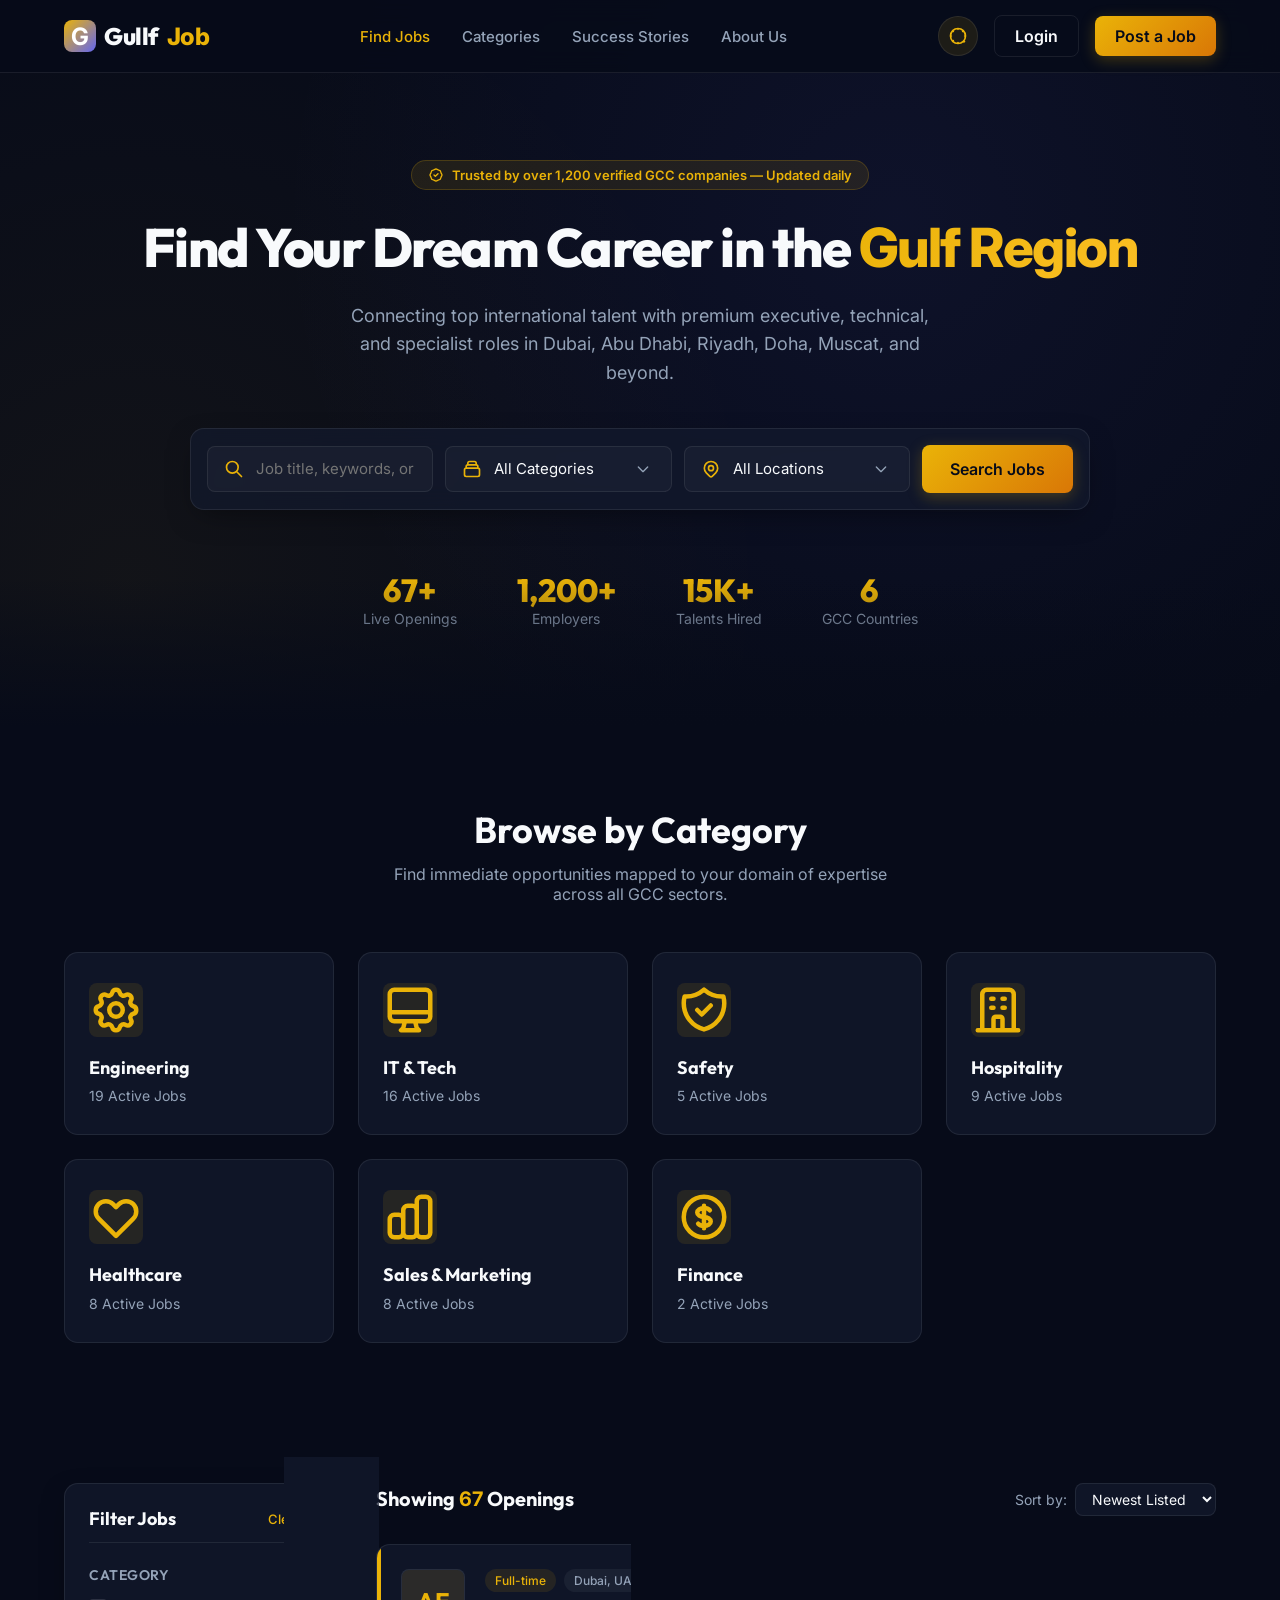
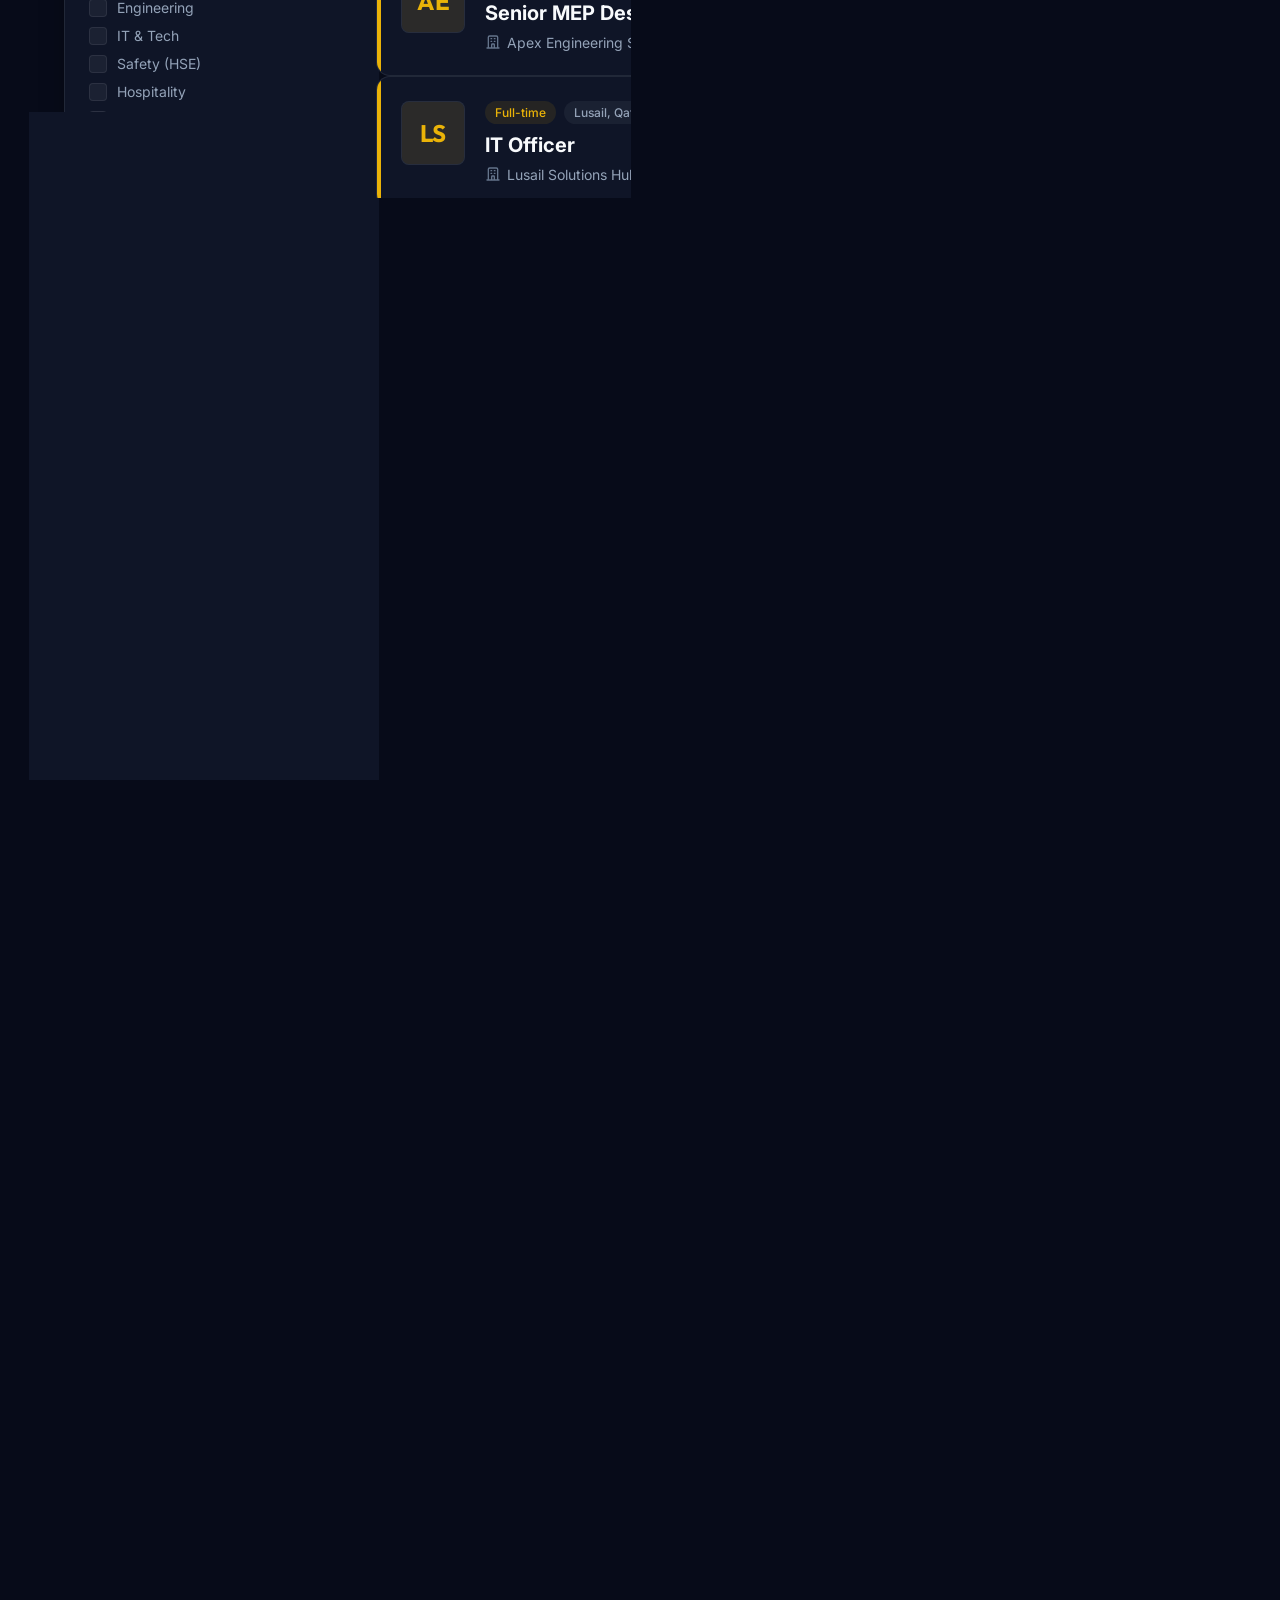
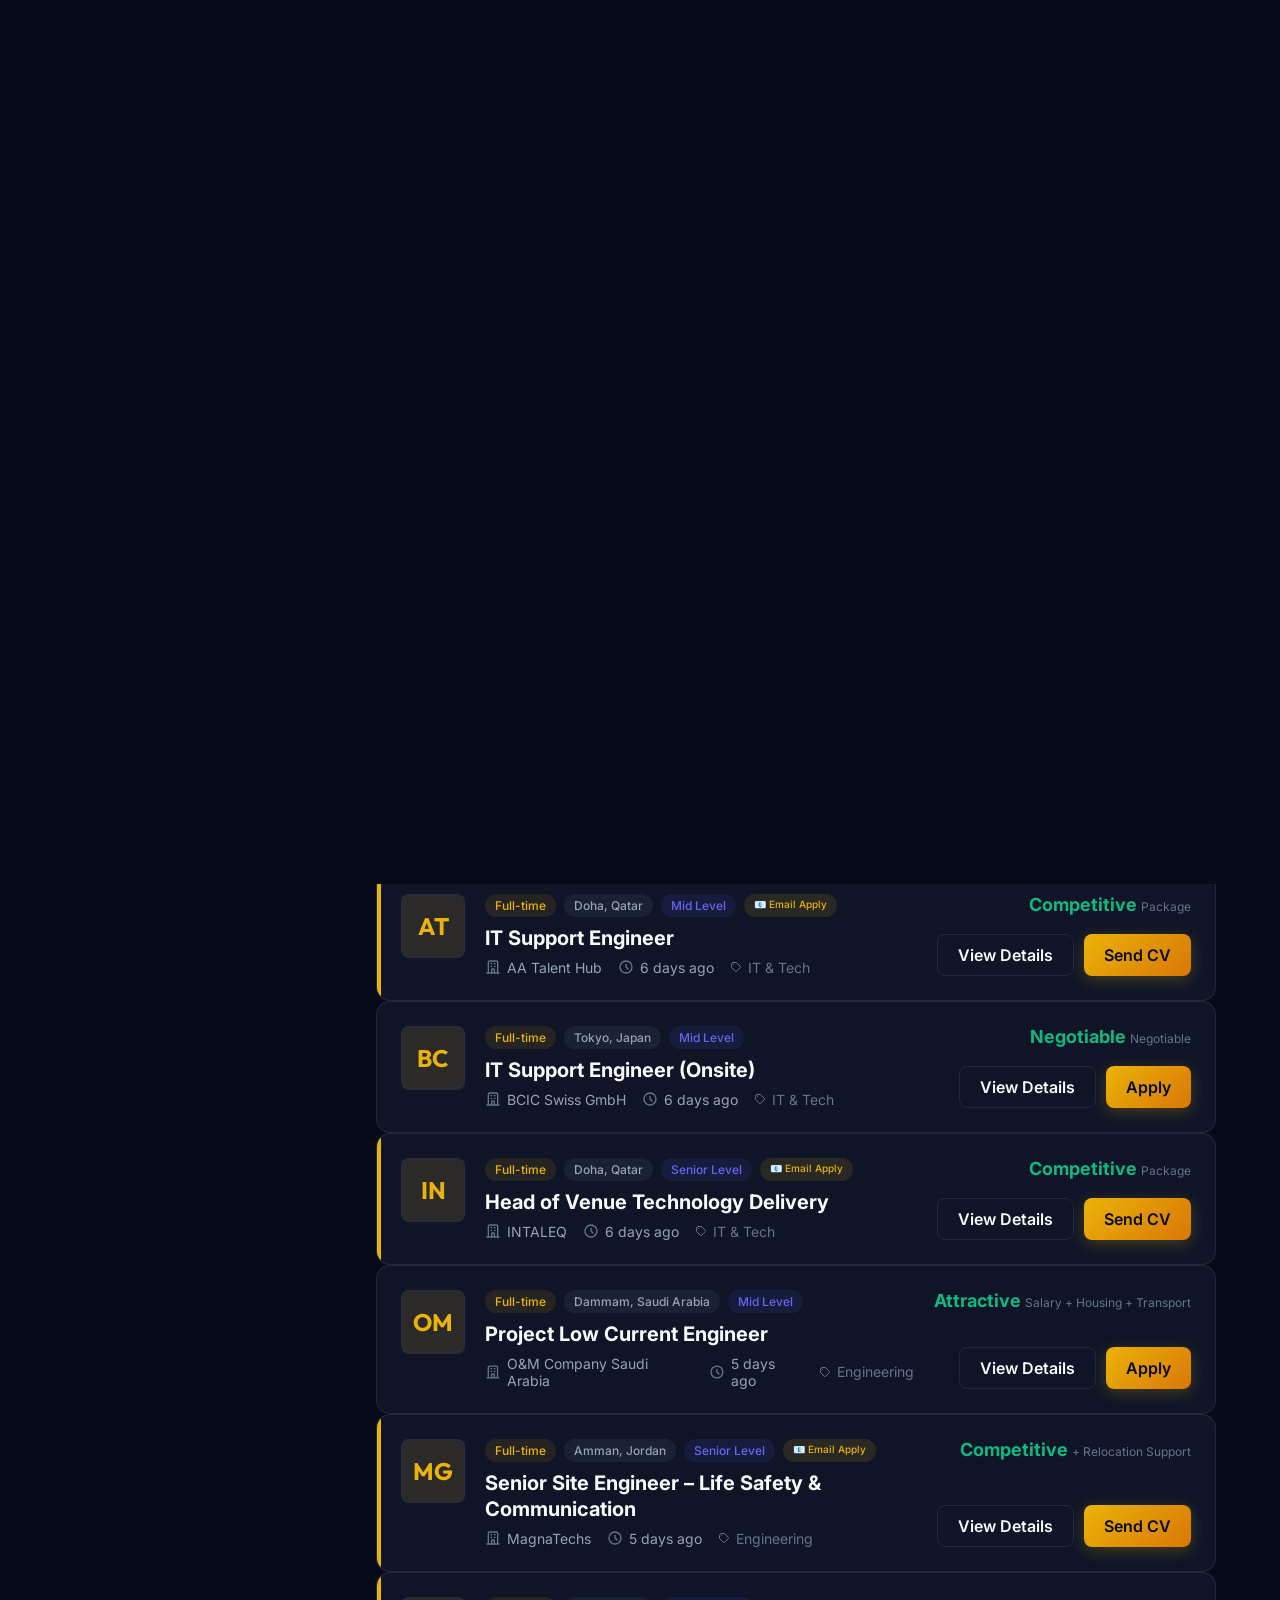
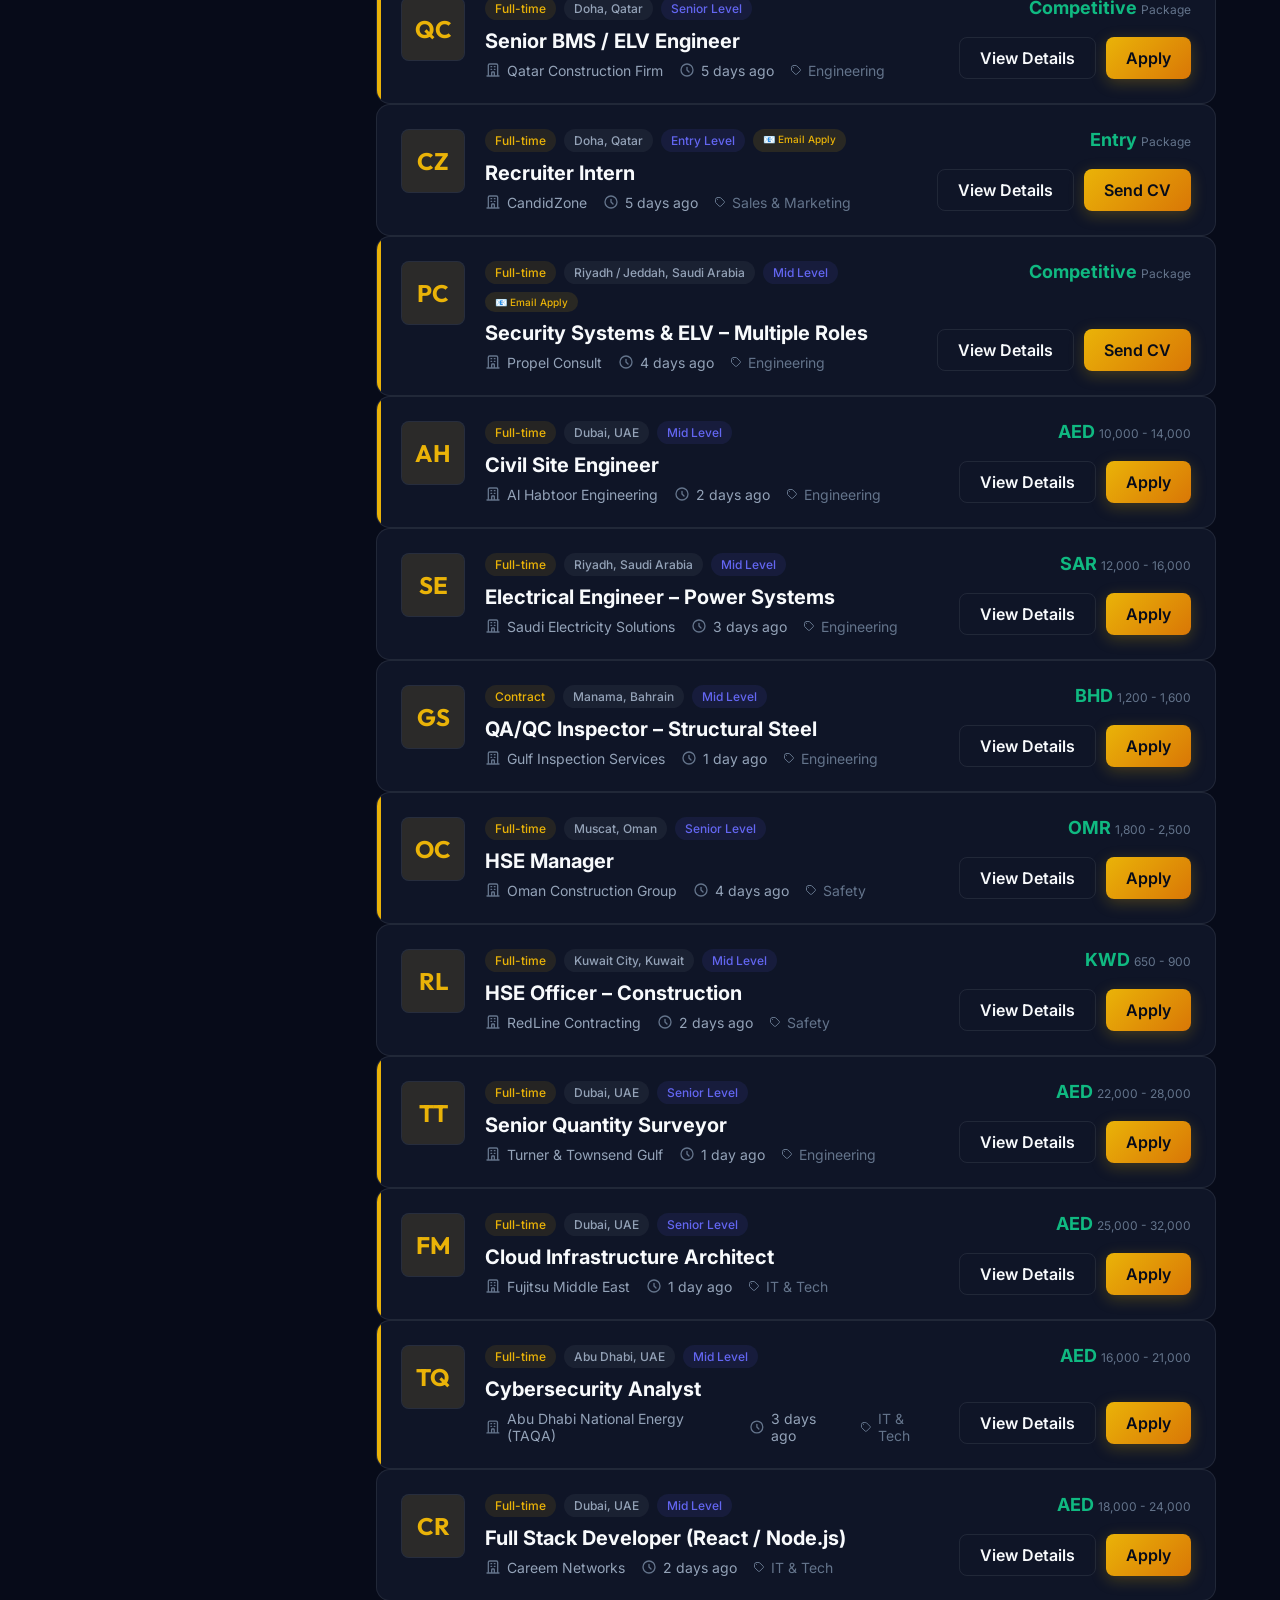
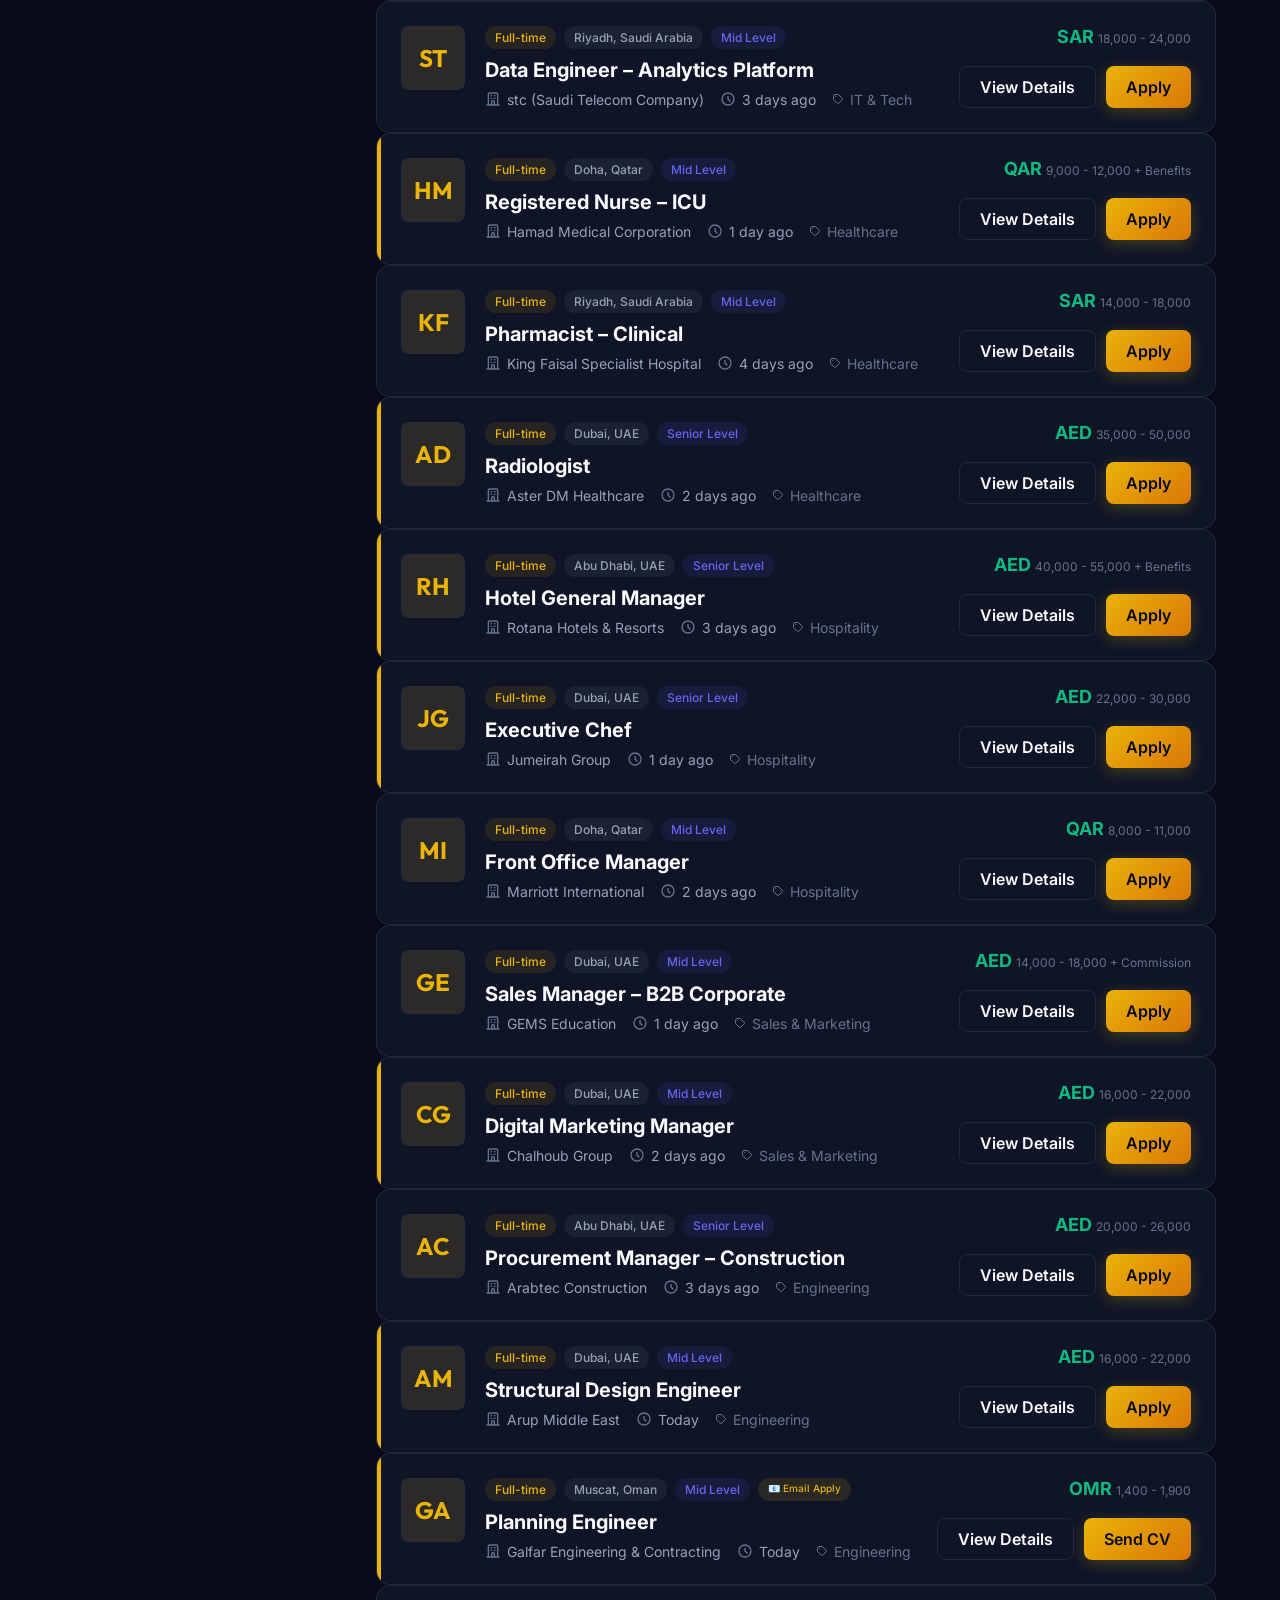
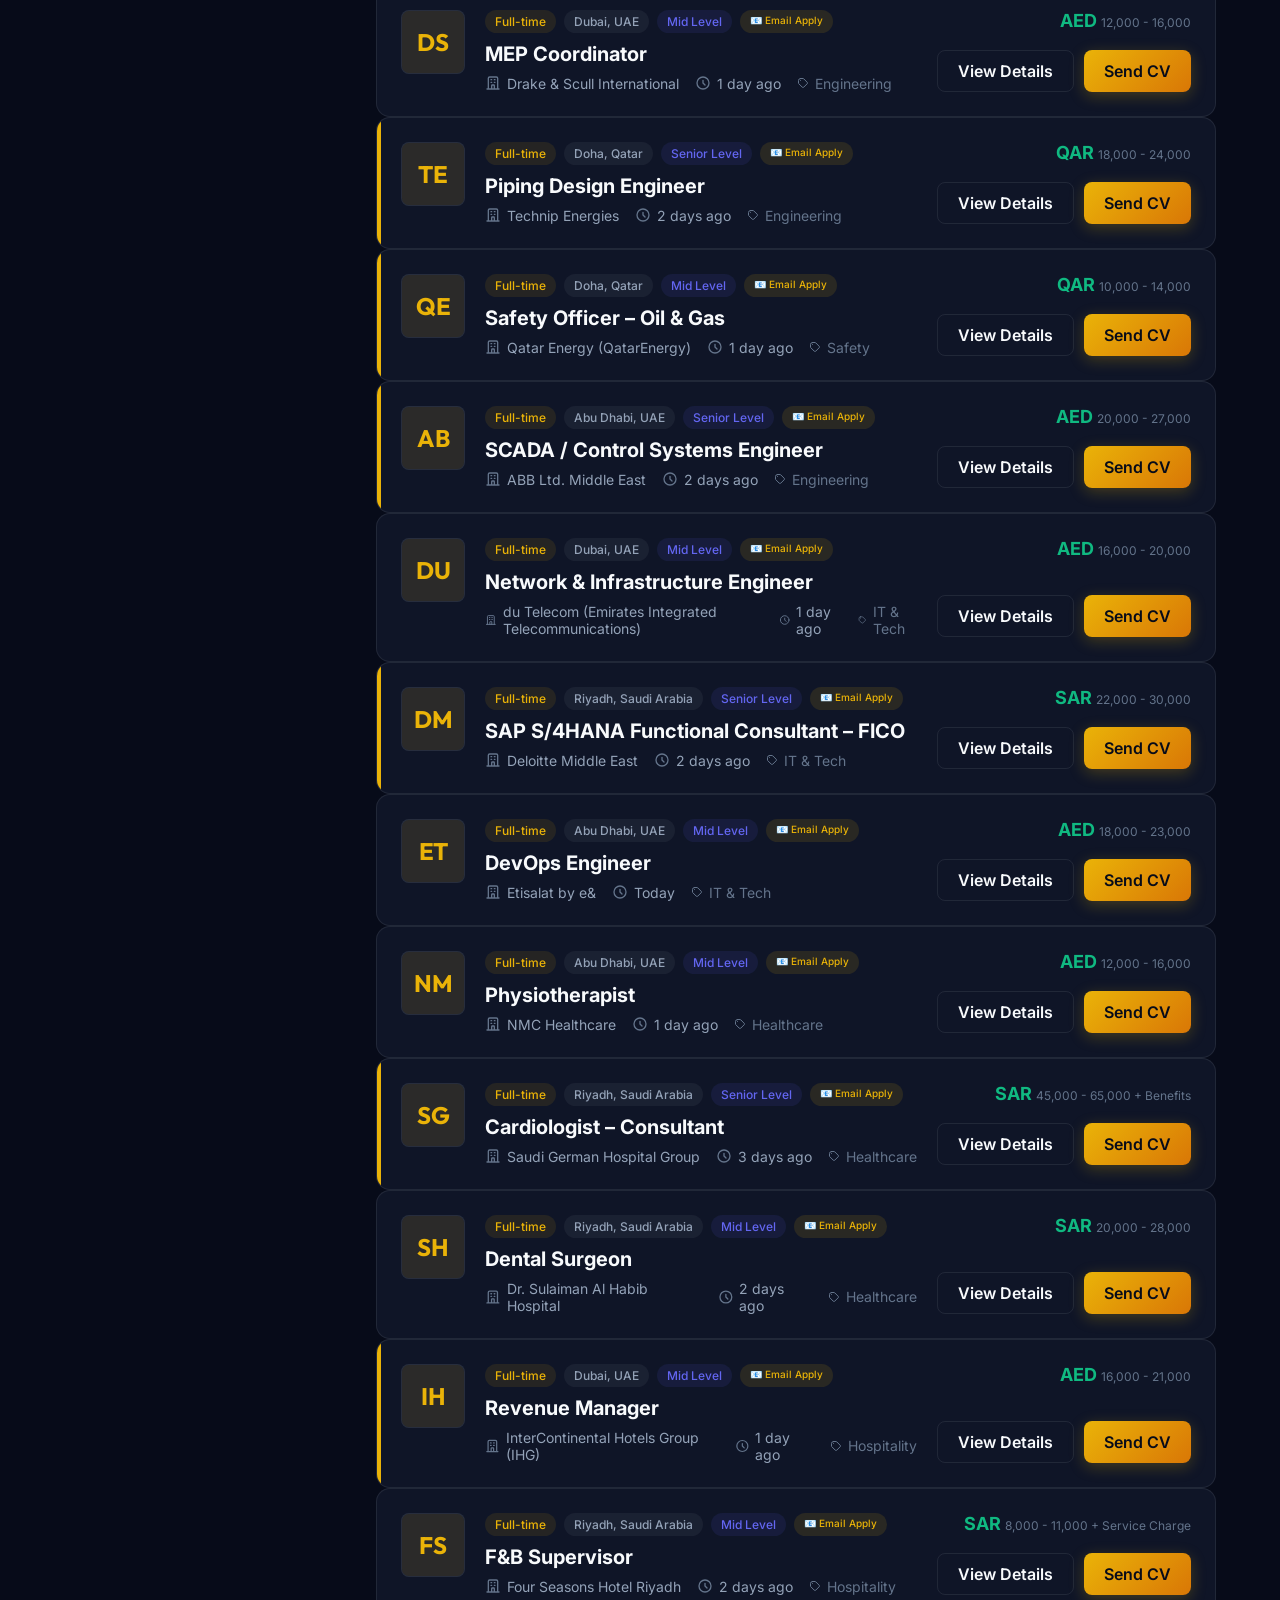
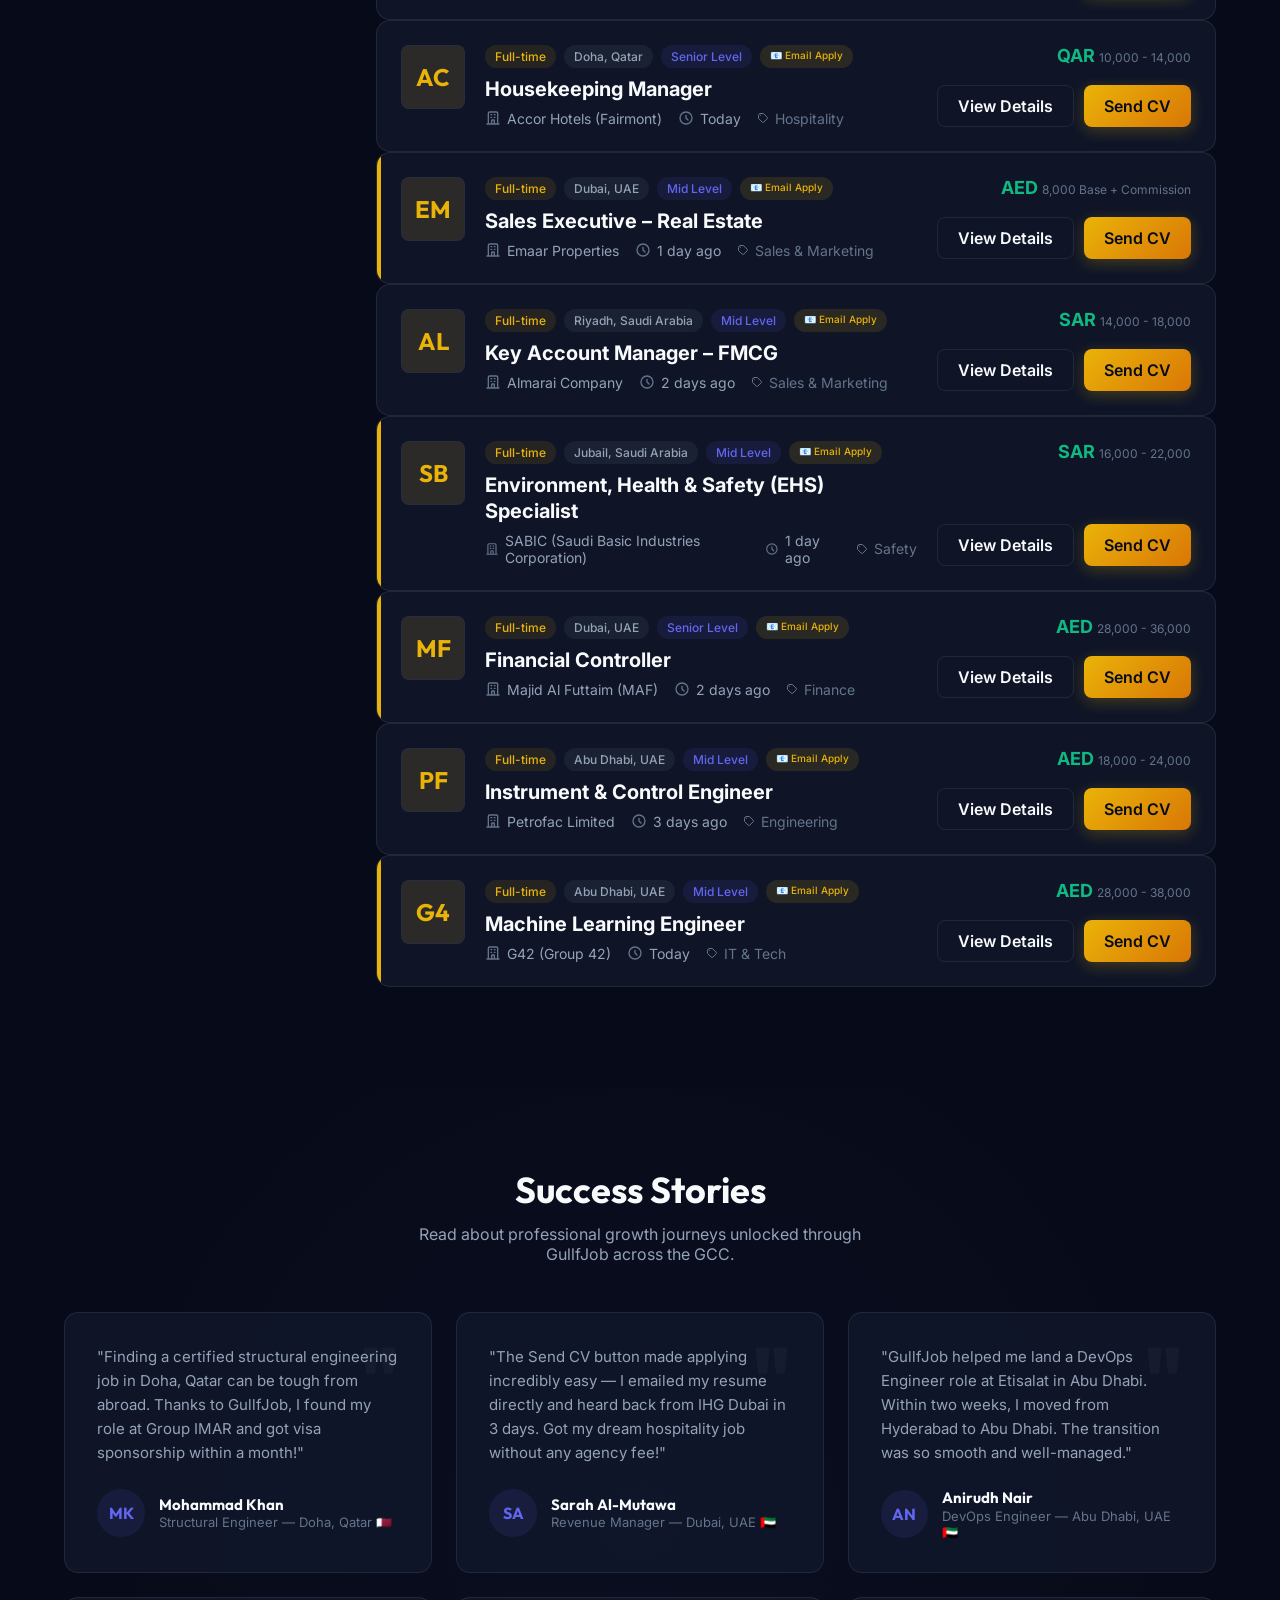
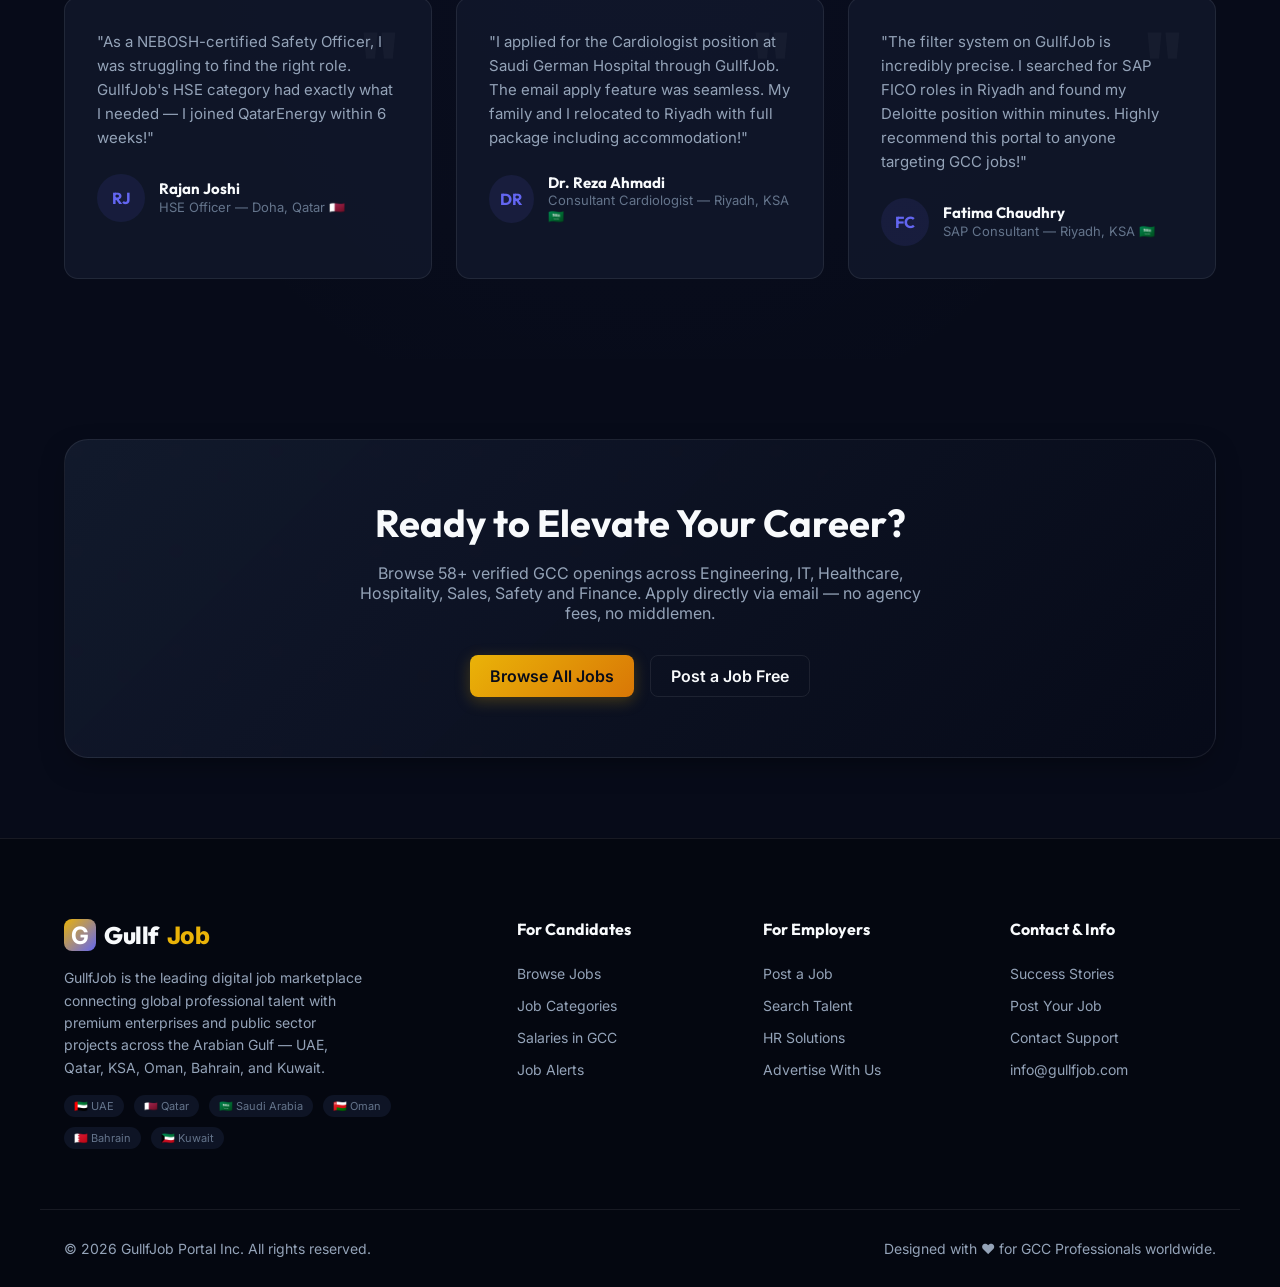
==== commit 7caa77b3: "Add Google Forms integration, admin connection settings, and dynamic daily auto-update database syst" ====
--- a/index.html
+++ b/index.html
@@ -561,6 +561,7 @@
                             <p>Drag and drop your PDF/Word resume here, or <strong>browse files</strong></p>
                             <span>Supports PDF, DOCX (Max 5MB)</span>
                         </div>
+                        <input type="file" id="apply-cv-file" style="display:none;" accept=".pdf,.doc,.docx">
                     </div>
                     
                     <div class="form-group" style="margin-bottom: 30px;">
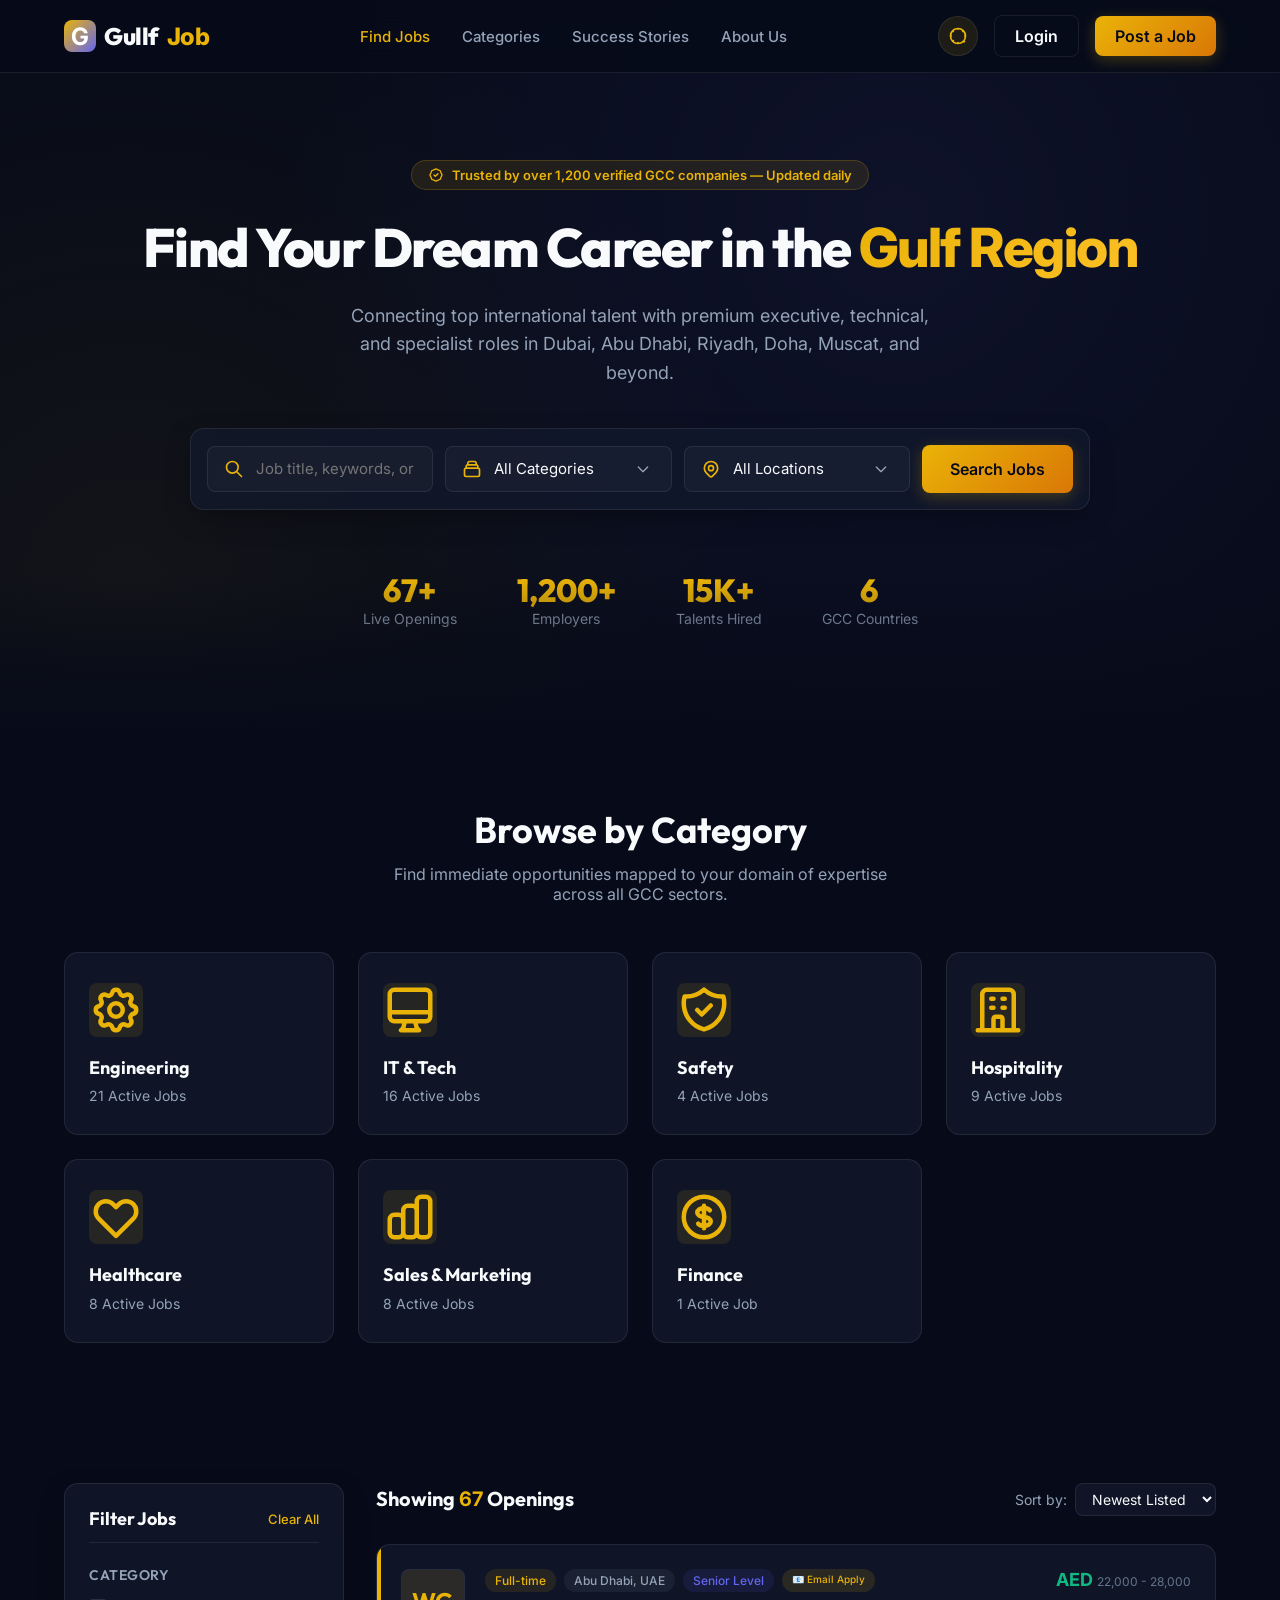
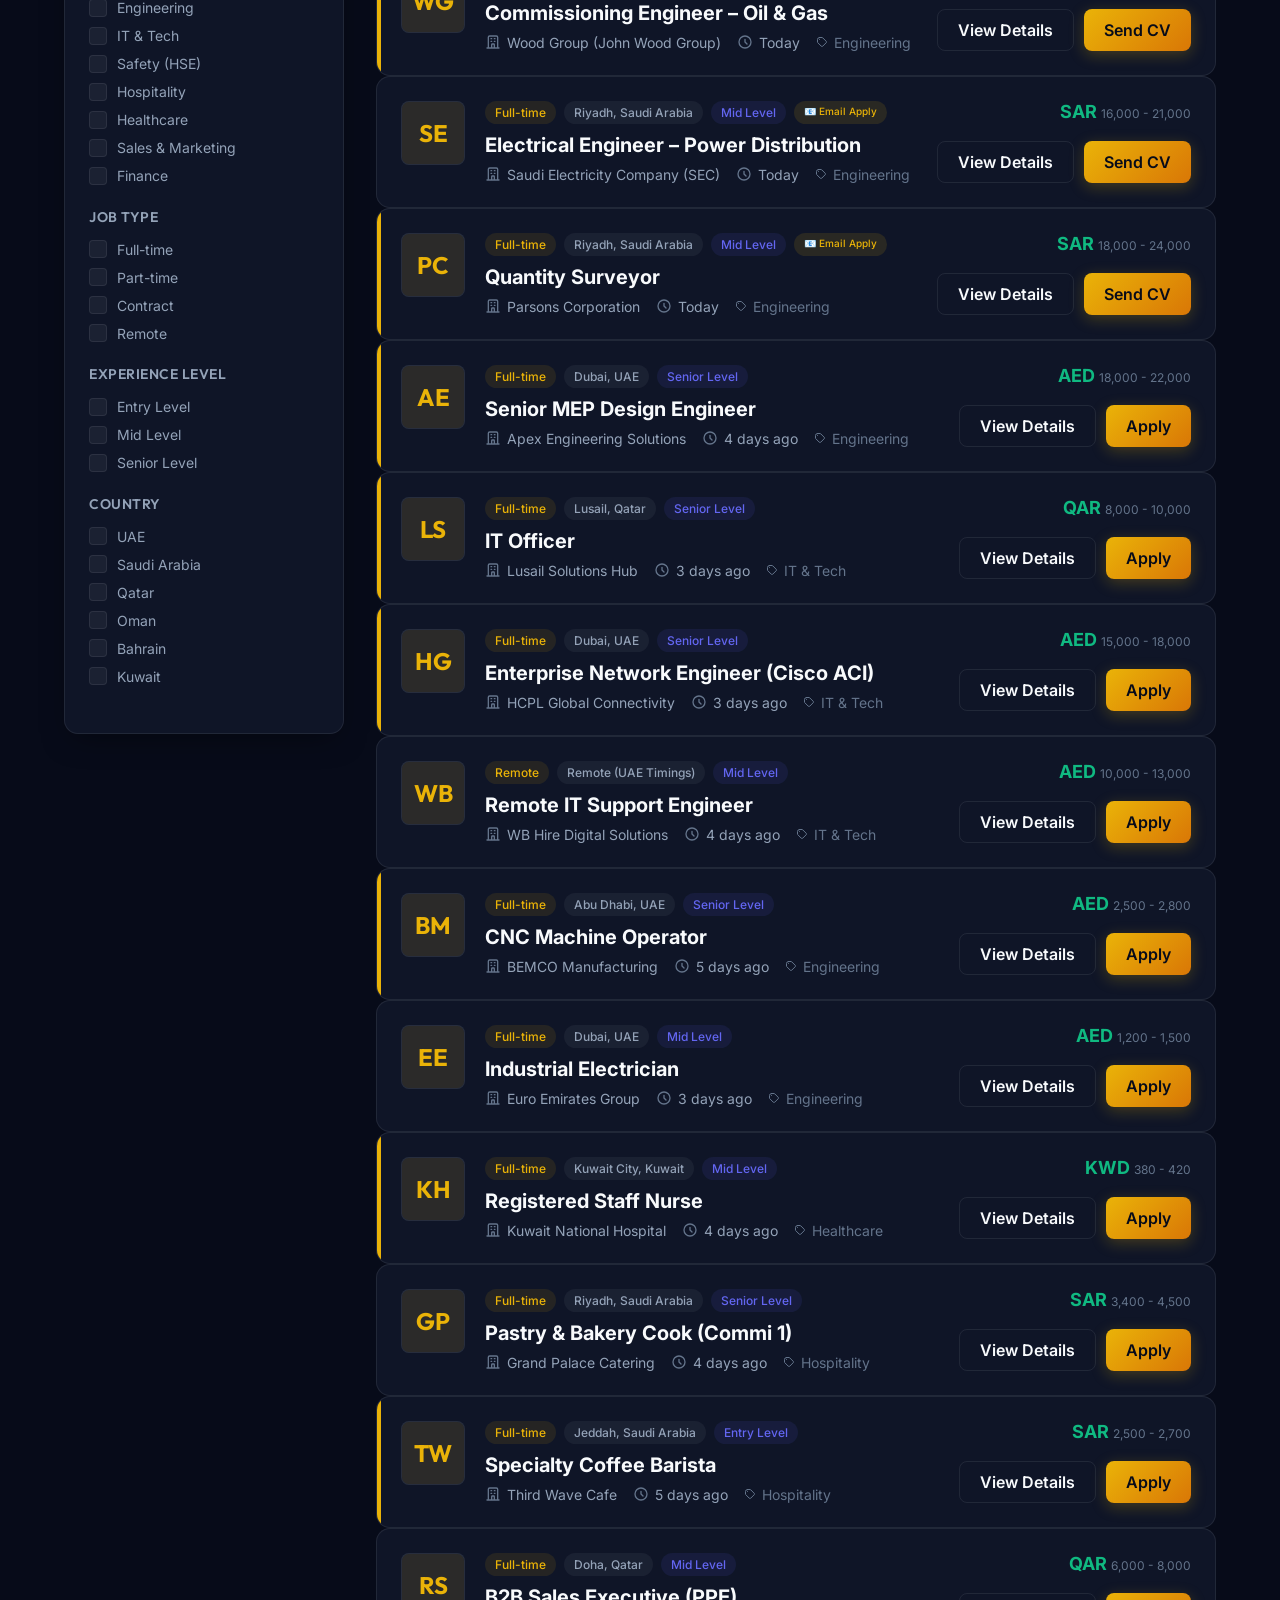
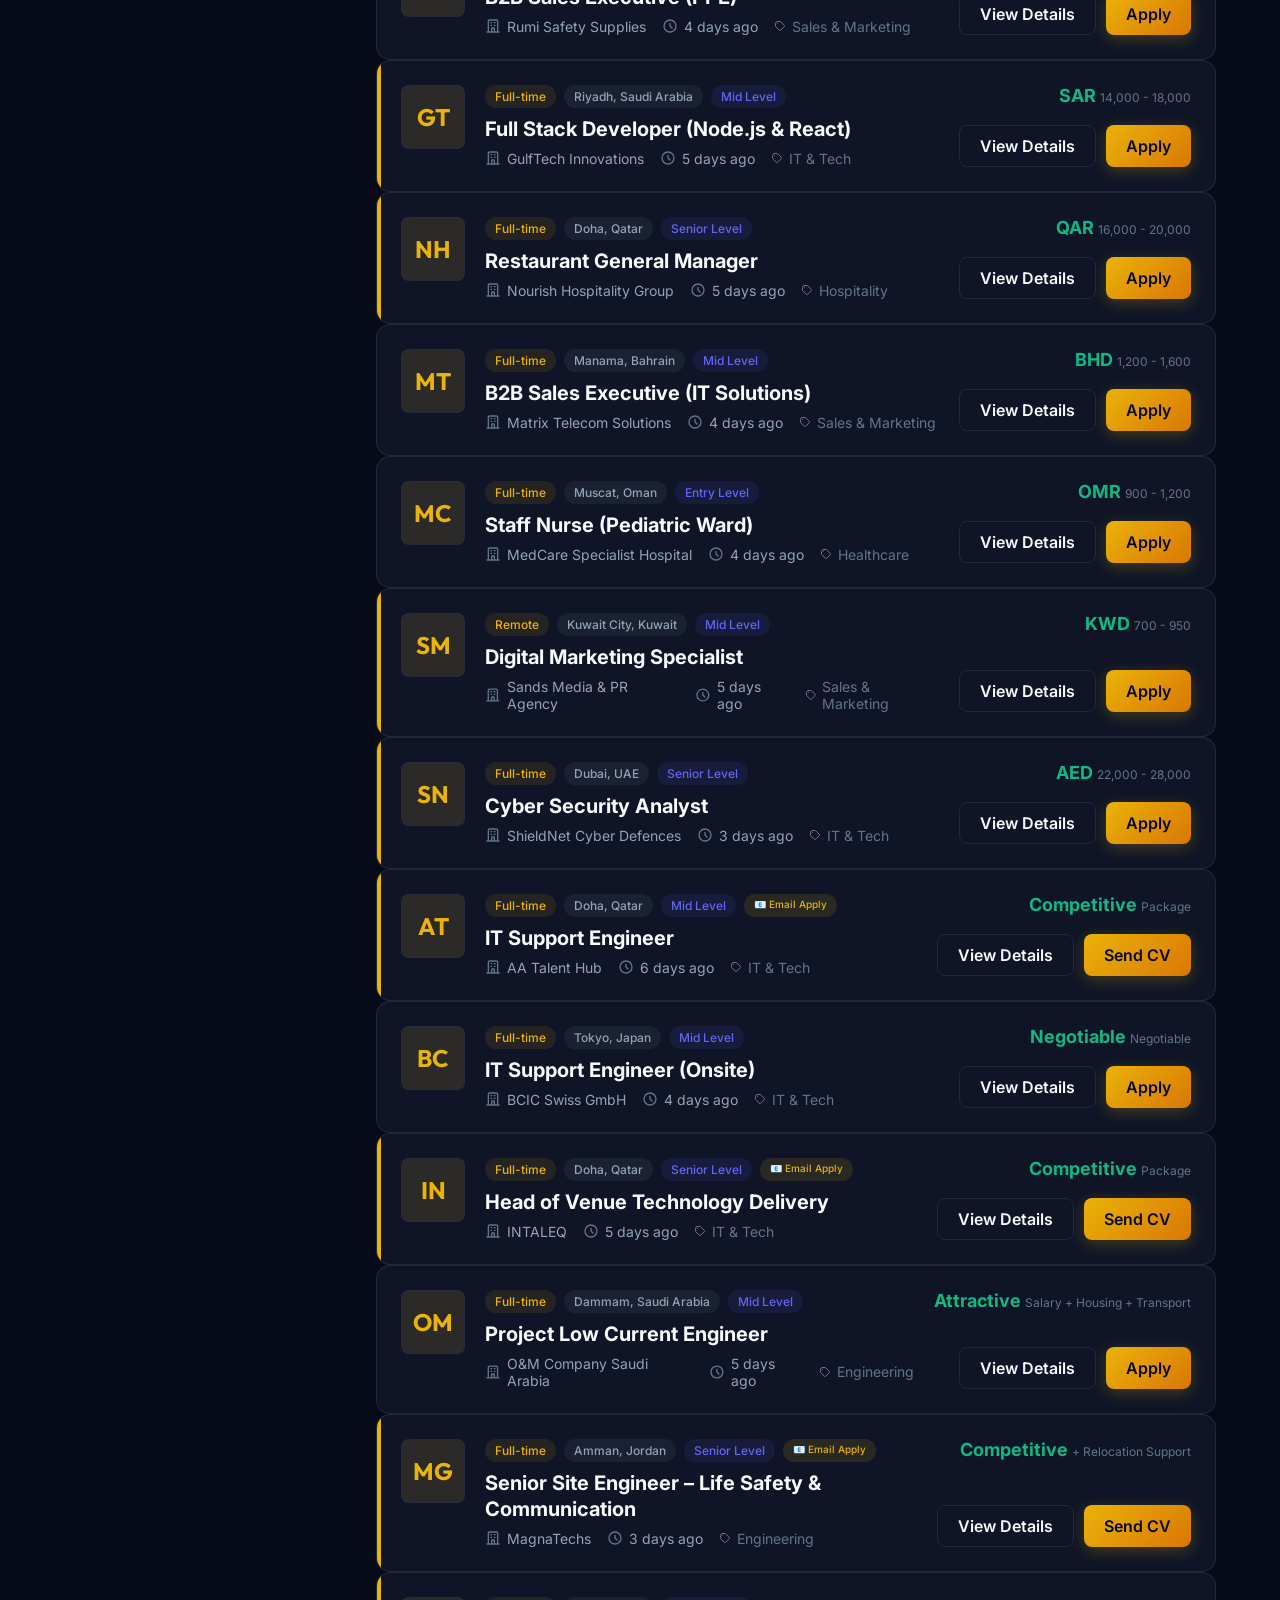
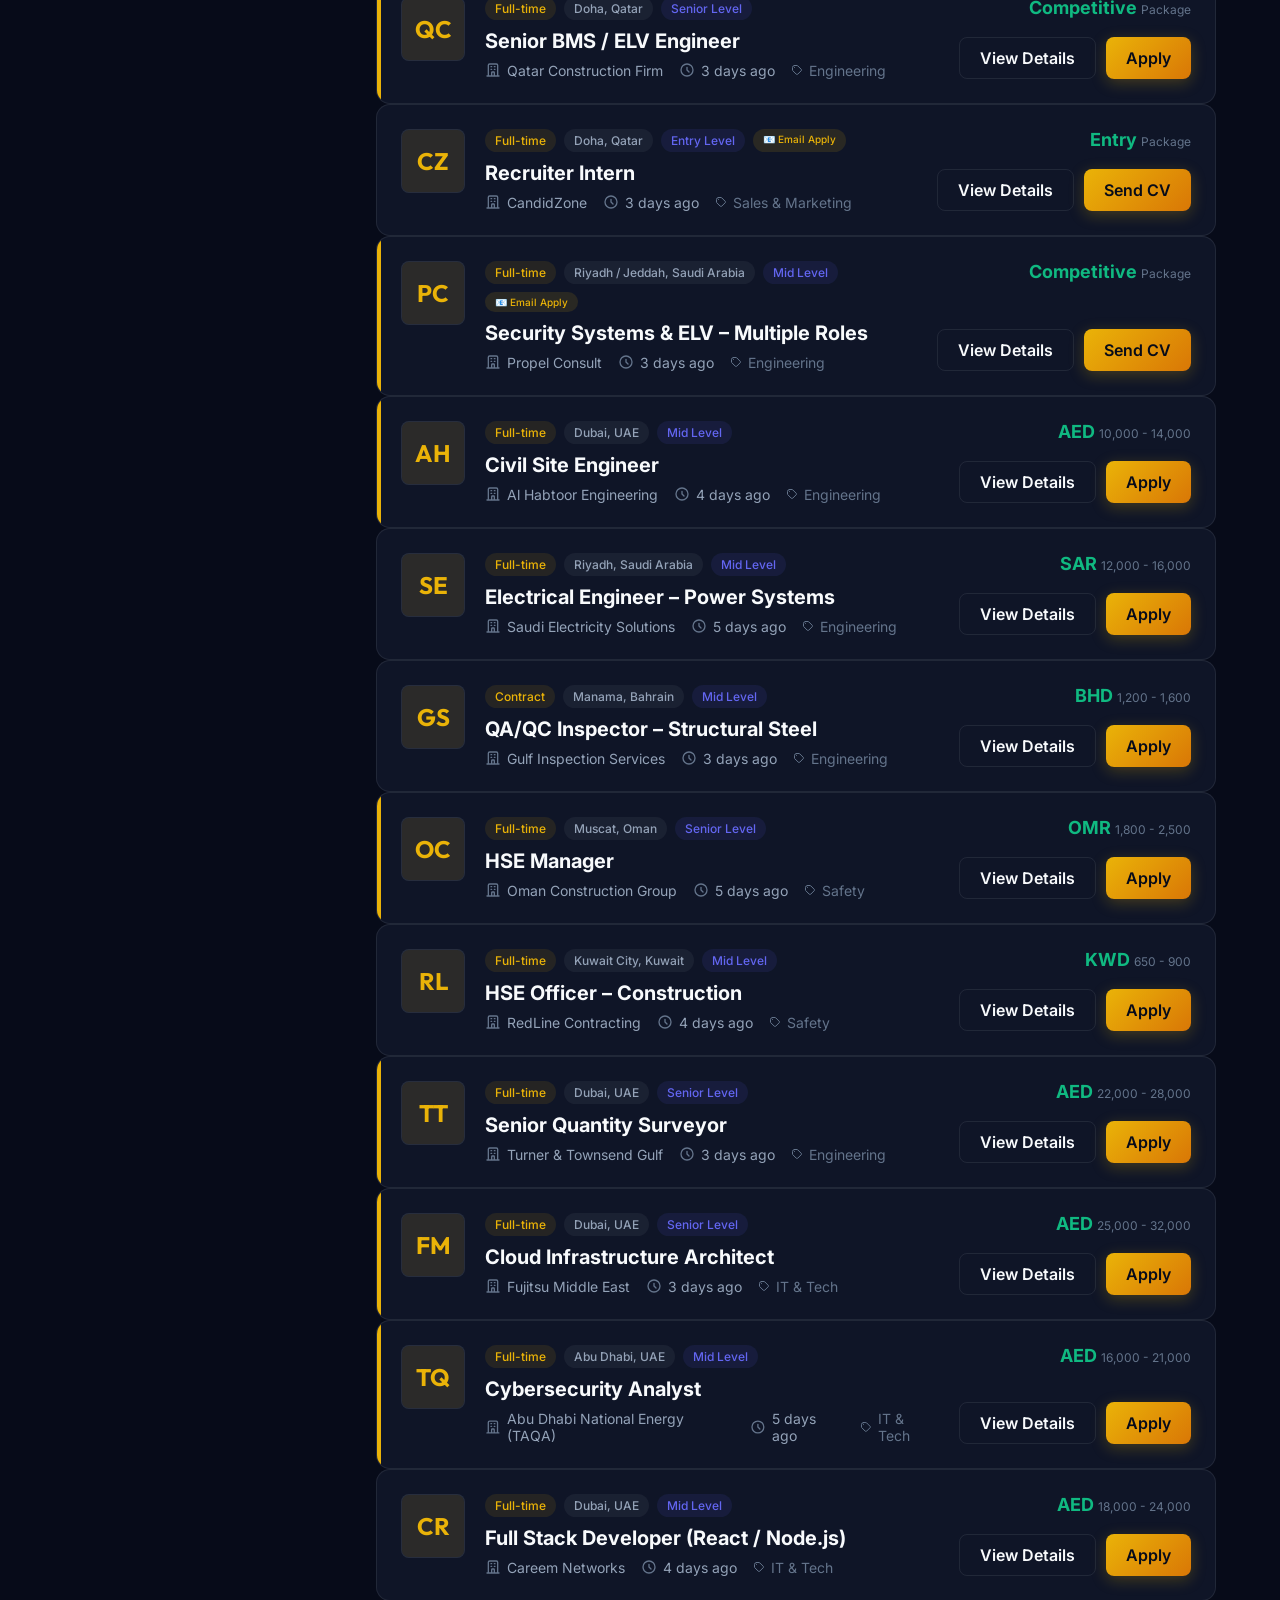
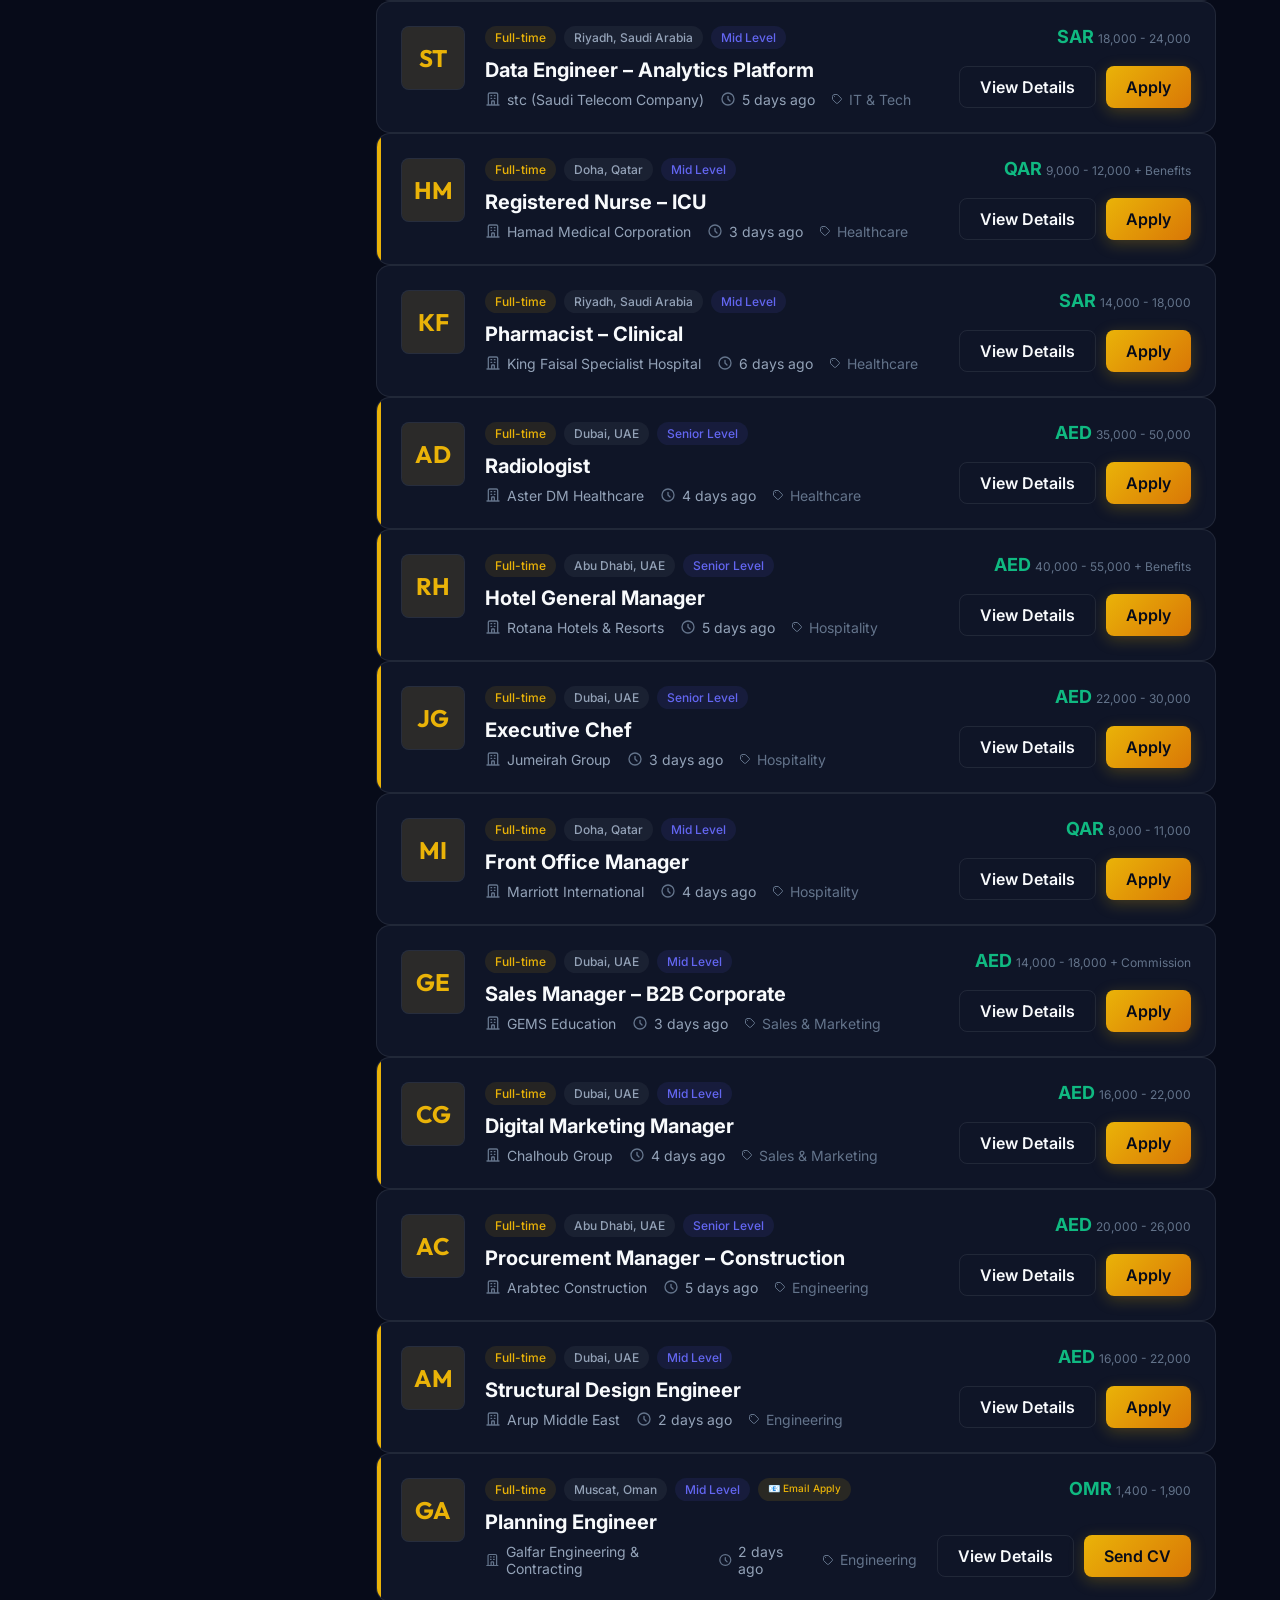
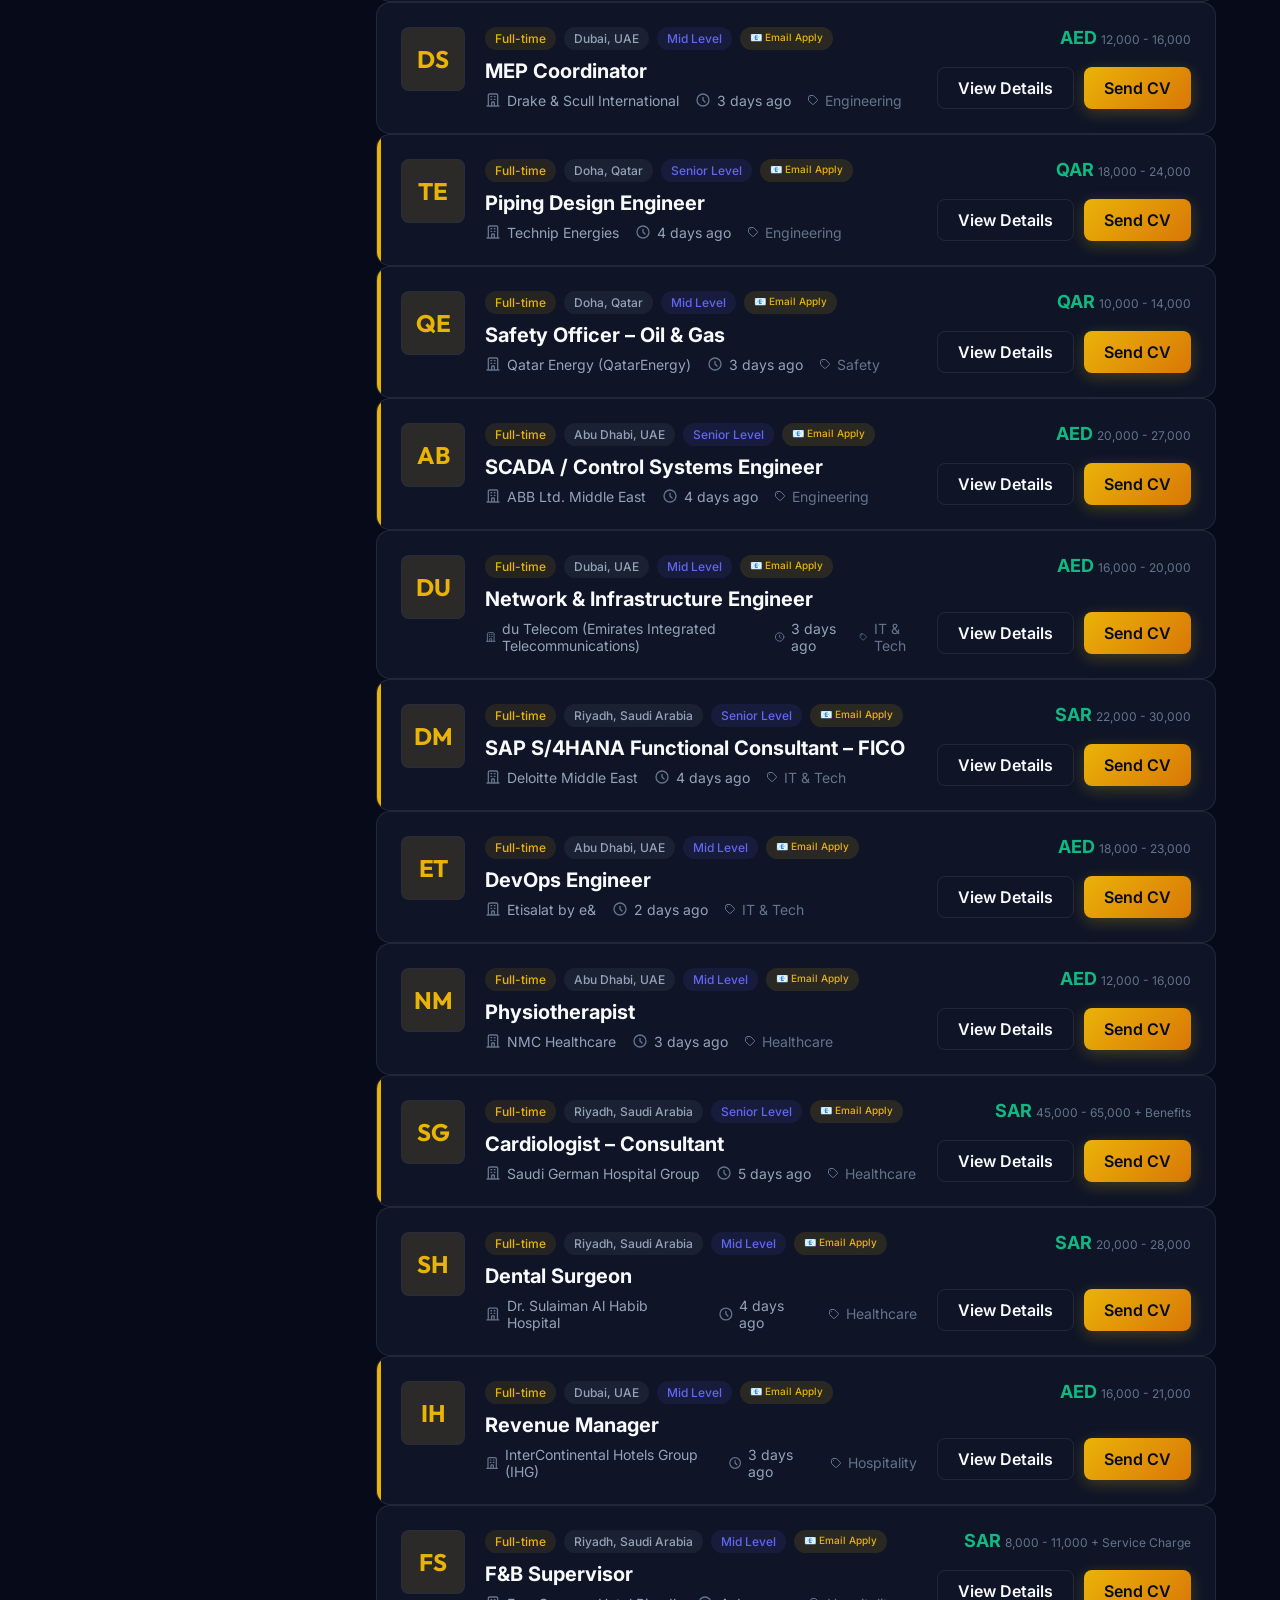
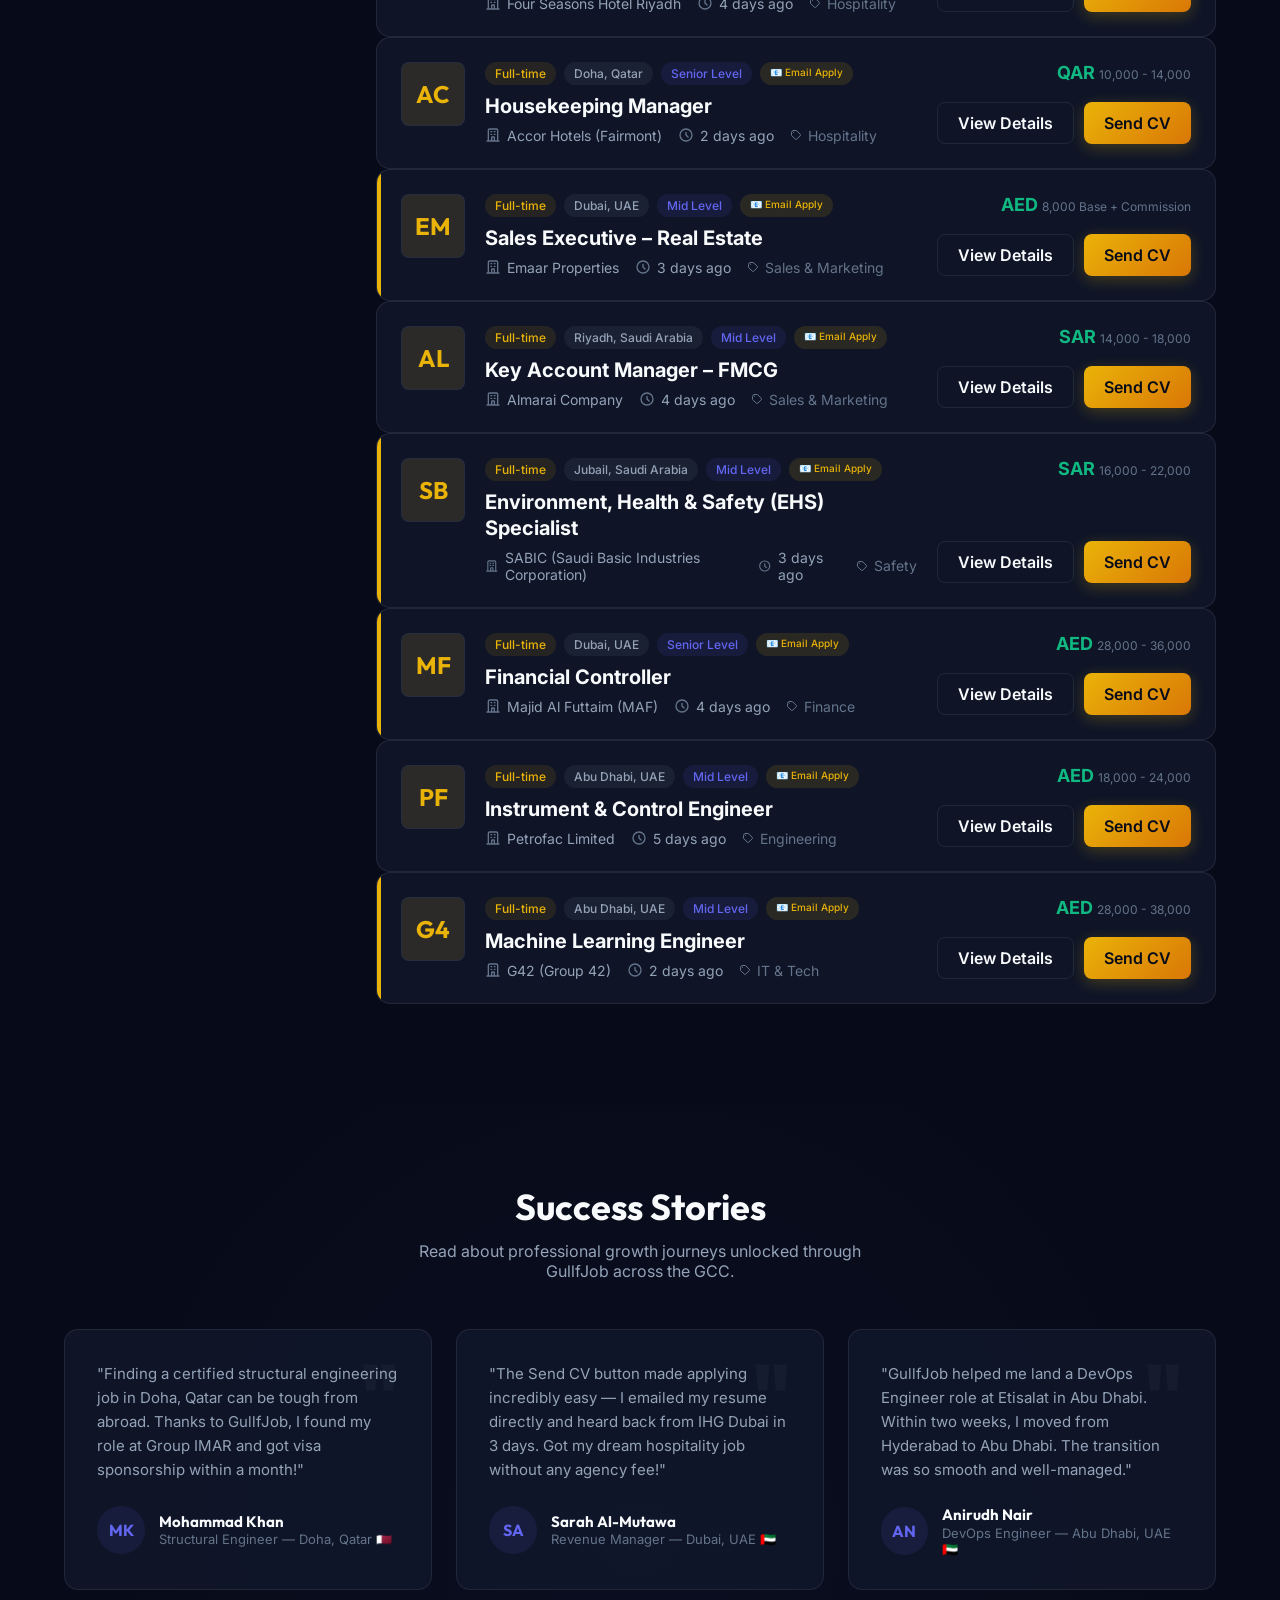
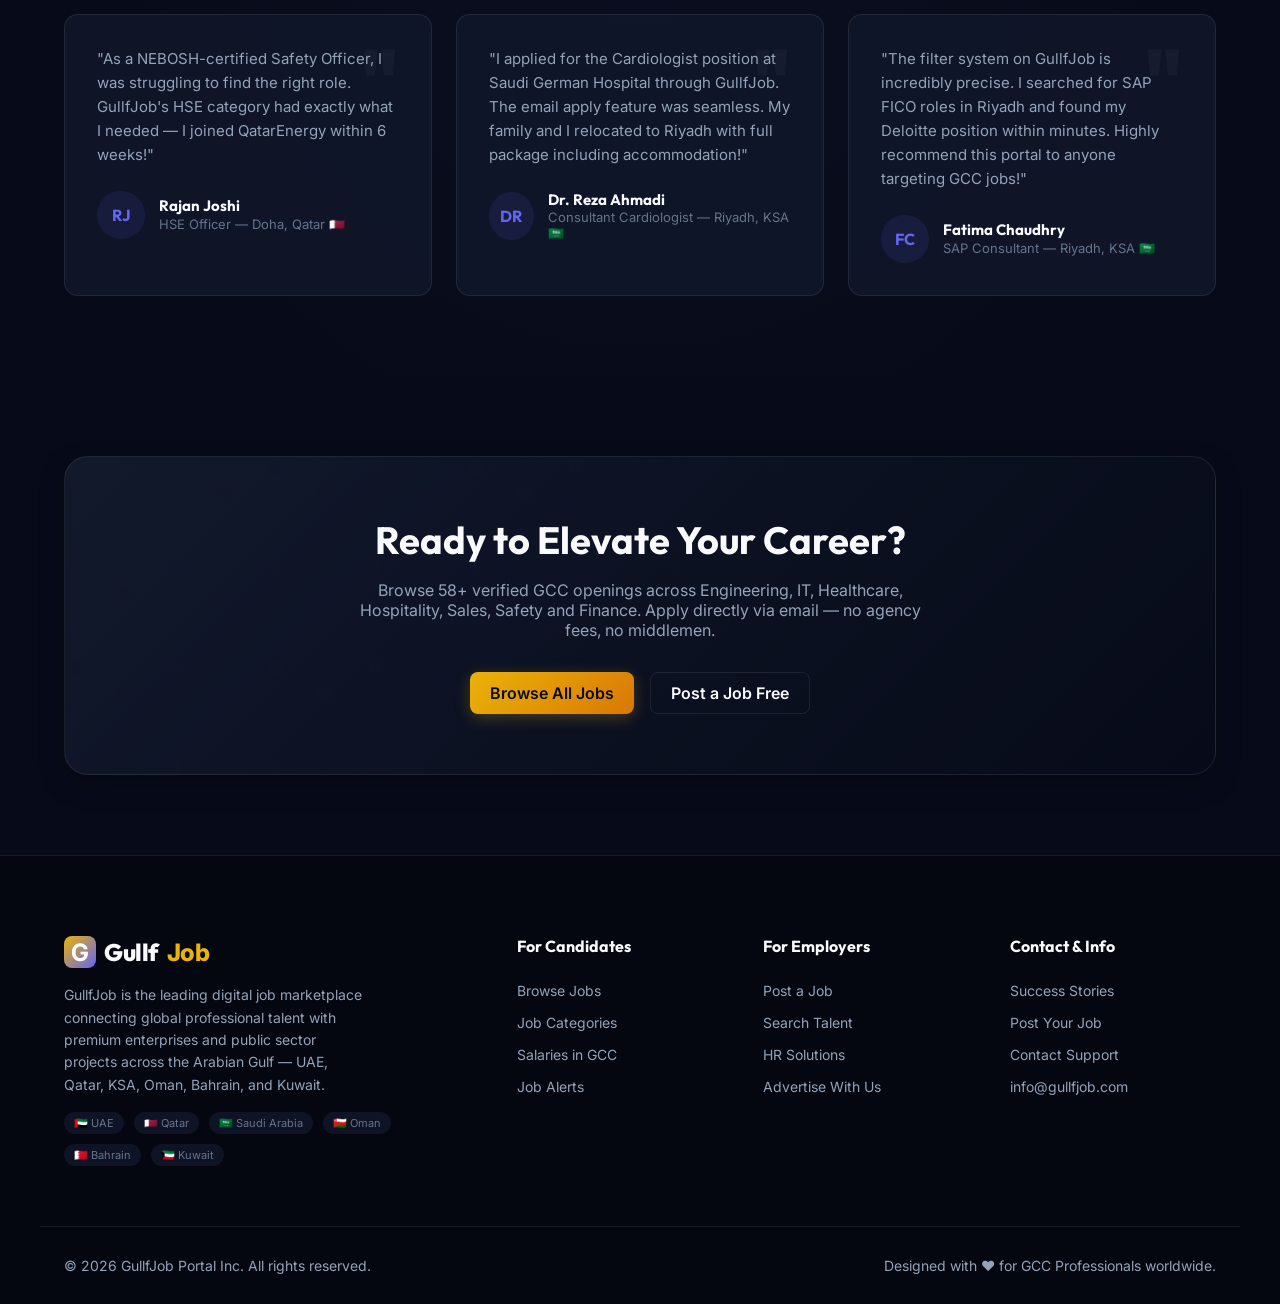
==== commit cd3f92b4: "SEO Optimization: Add canonicals, Twitter cards, website schemas, and dynamic Google Job Search JSON" ====
--- a/index.html
+++ b/index.html
@@ -8,9 +8,44 @@
     <meta name="description" content="Find premium career opportunities in the Gulf region. Discover engineering, IT, hospitality, healthcare and finance jobs in Dubai, Abu Dhabi, Riyadh, Doha, Muscat, and more.">
     <meta name="keywords" content="GCC jobs, Gulf jobs, Dubai jobs, Qatar jobs, Saudi Arabia jobs, engineering jobs, IT jobs, healthcare jobs, hospitality jobs, GullfJob">
     <meta name="author" content="GullfJob Portal">
+    <link rel="canonical" href="https://smartvision7862.github.io/gulfjobs/">
+    
+    <!-- Open Graph (Facebook, WhatsApp, LinkedIn) -->
     <meta property="og:title" content="GullfJob | Premium Job Portal in the GCC">
     <meta property="og:description" content="Connecting top international talent with premium roles across Dubai, Riyadh, Doha, Muscat and the wider GCC.">
     <meta property="og:type" content="website">
+    <meta property="og:url" content="https://smartvision7862.github.io/gulfjobs/">
+    <meta property="og:image" content="https://smartvision7862.github.io/gulfjobs/assets/logo.png">
+
+    <!-- Twitter Cards -->
+    <meta name="twitter:card" content="summary_large_image">
+    <meta name="twitter:title" content="GullfJob | Premium Job Portal in the GCC">
+    <meta name="twitter:description" content="Connecting top international talent with premium roles across Dubai, Riyadh, Doha, Muscat and the wider GCC.">
+    <meta name="twitter:image" content="https://smartvision7862.github.io/gulfjobs/assets/logo.png">
+
+    <!-- Structured Data / JSON-LD for Google Search -->
+    <script type="application/ld+json">
+    {
+      "@context": "https://schema.org",
+      "@type": "WebSite",
+      "name": "GullfJob",
+      "url": "https://smartvision7862.github.io/gulfjobs/",
+      "potentialAction": {
+        "@type": "SearchAction",
+        "target": "https://smartvision7862.github.io/gulfjobs/?search={search_term_string}",
+        "query-input": "required name=search_term_string"
+      }
+    }
+    </script>
+    <script type="application/ld+json">
+    {
+      "@context": "https://schema.org",
+      "@type": "Organization",
+      "name": "GullfJob",
+      "url": "https://smartvision7862.github.io/gulfjobs/",
+      "logo": "https://smartvision7862.github.io/gulfjobs/assets/logo.png"
+    }
+    </script>
     
     <!-- Stylesheets -->
     <link rel="stylesheet" href="style.css">
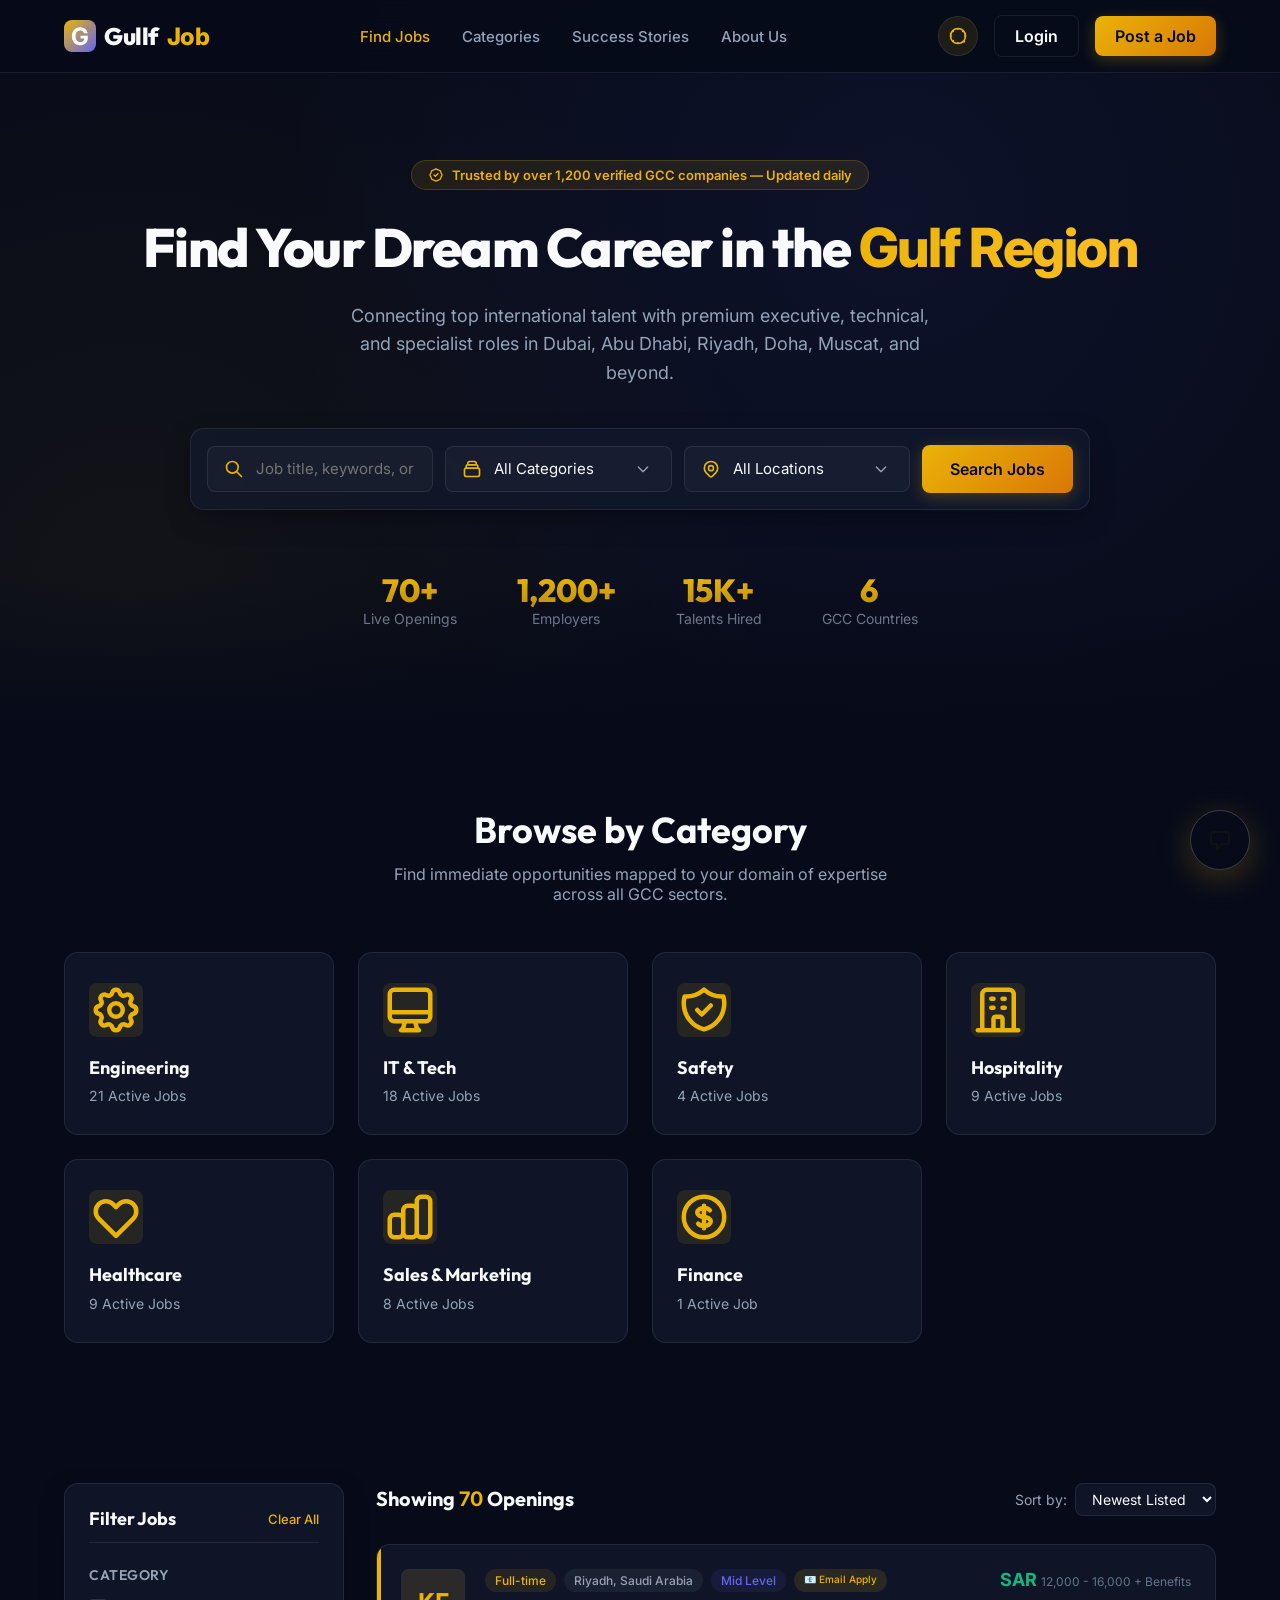
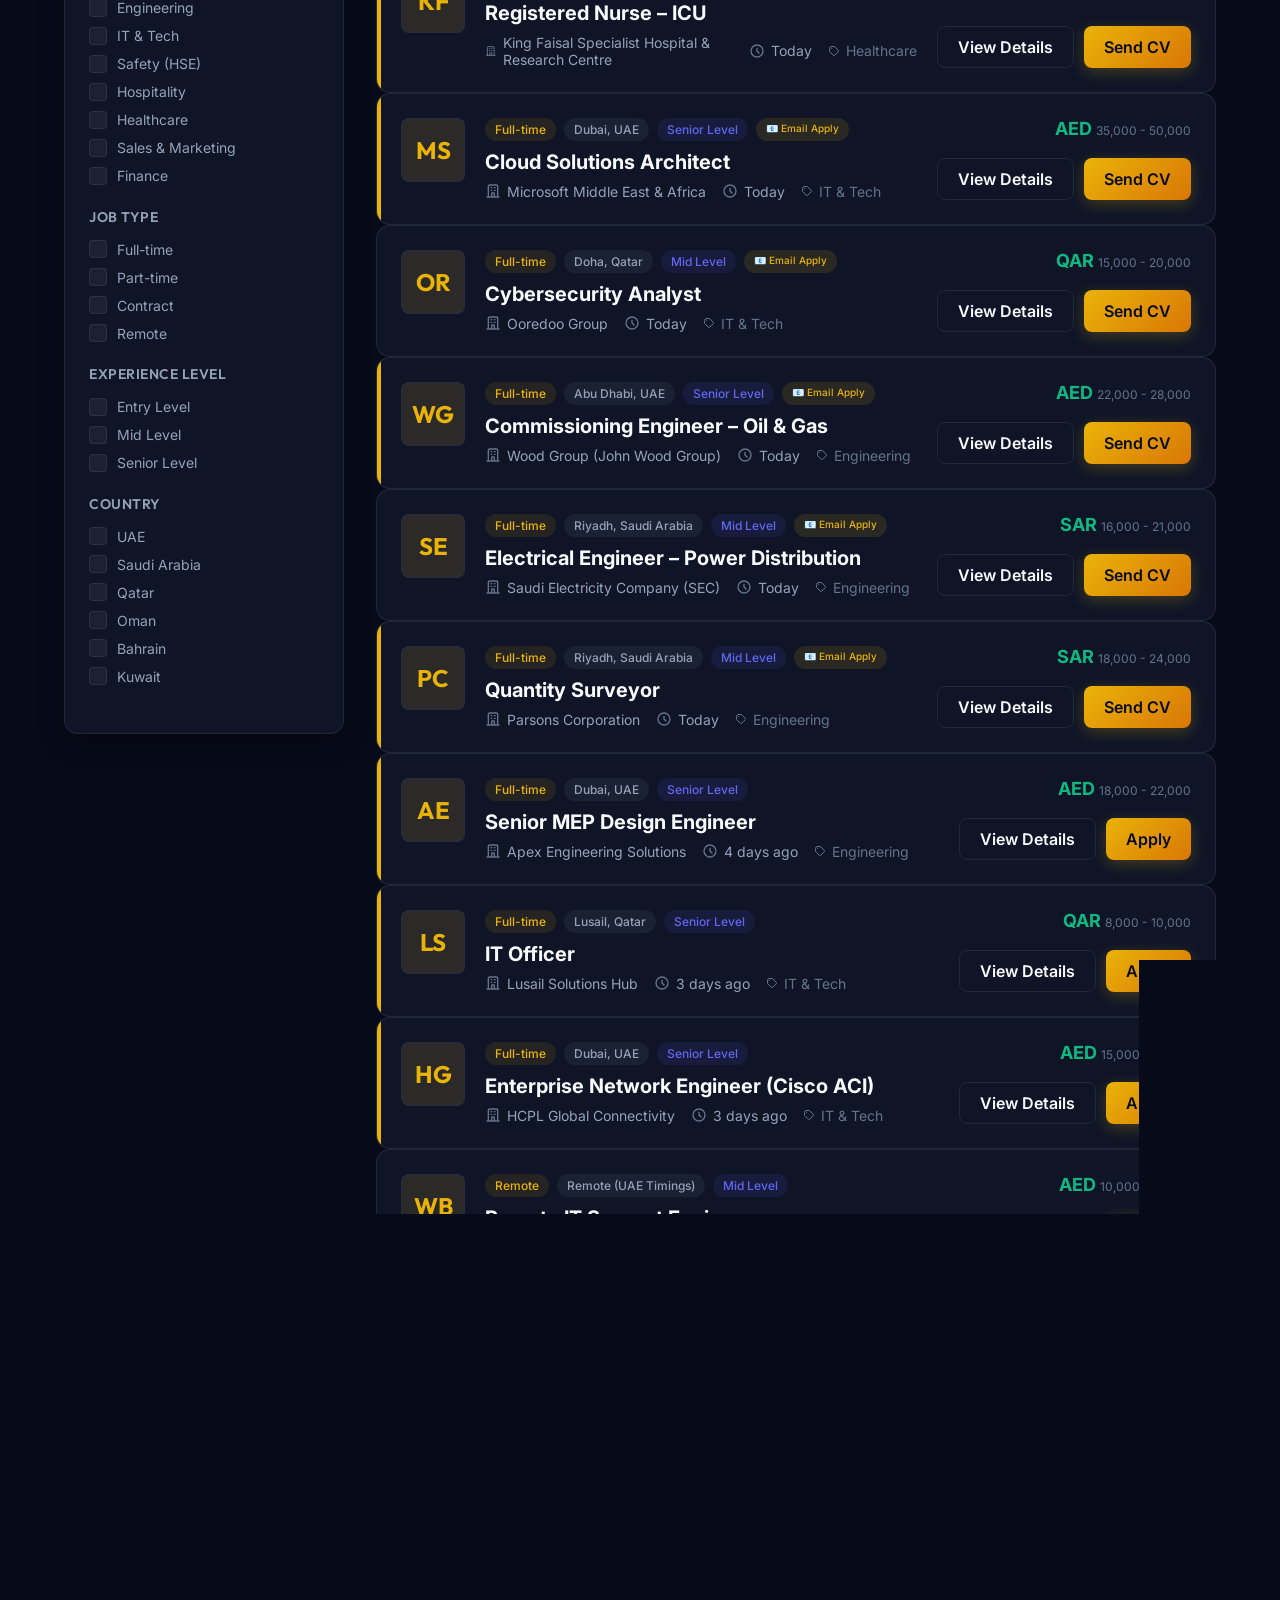
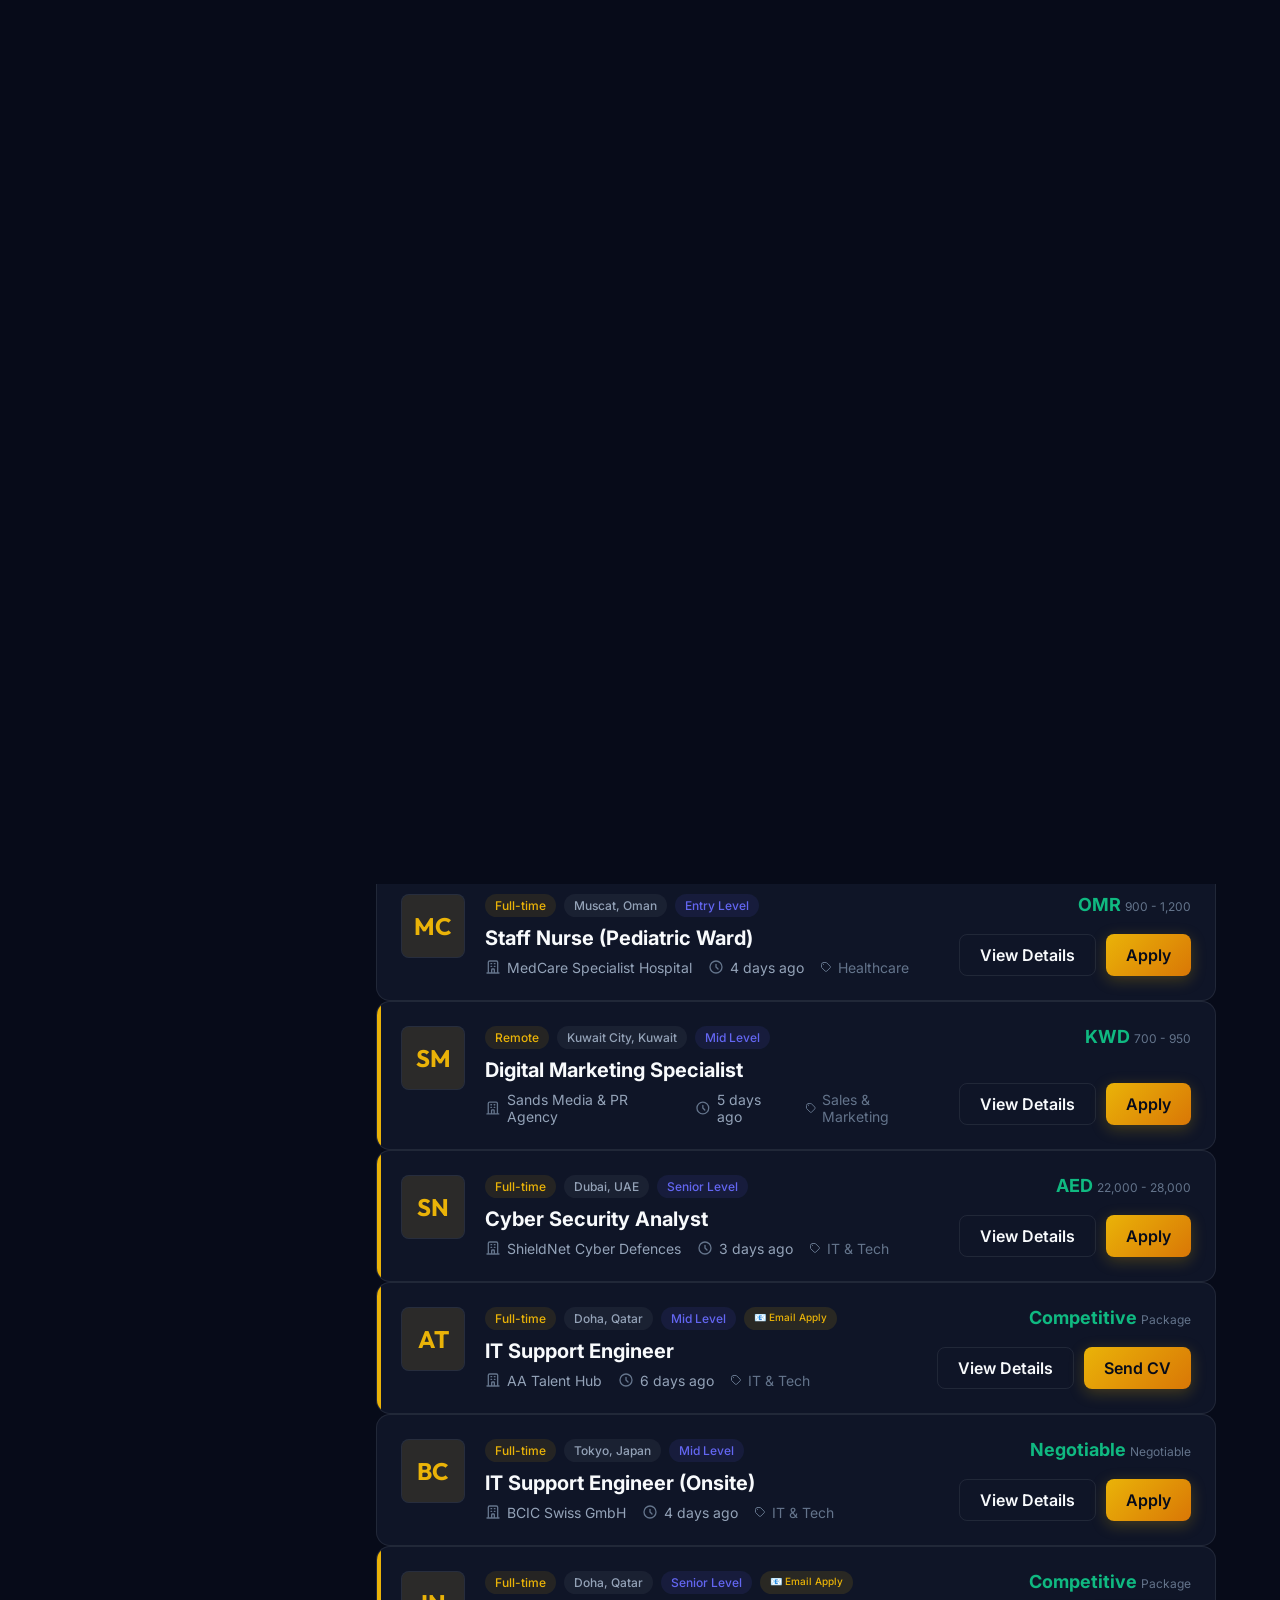
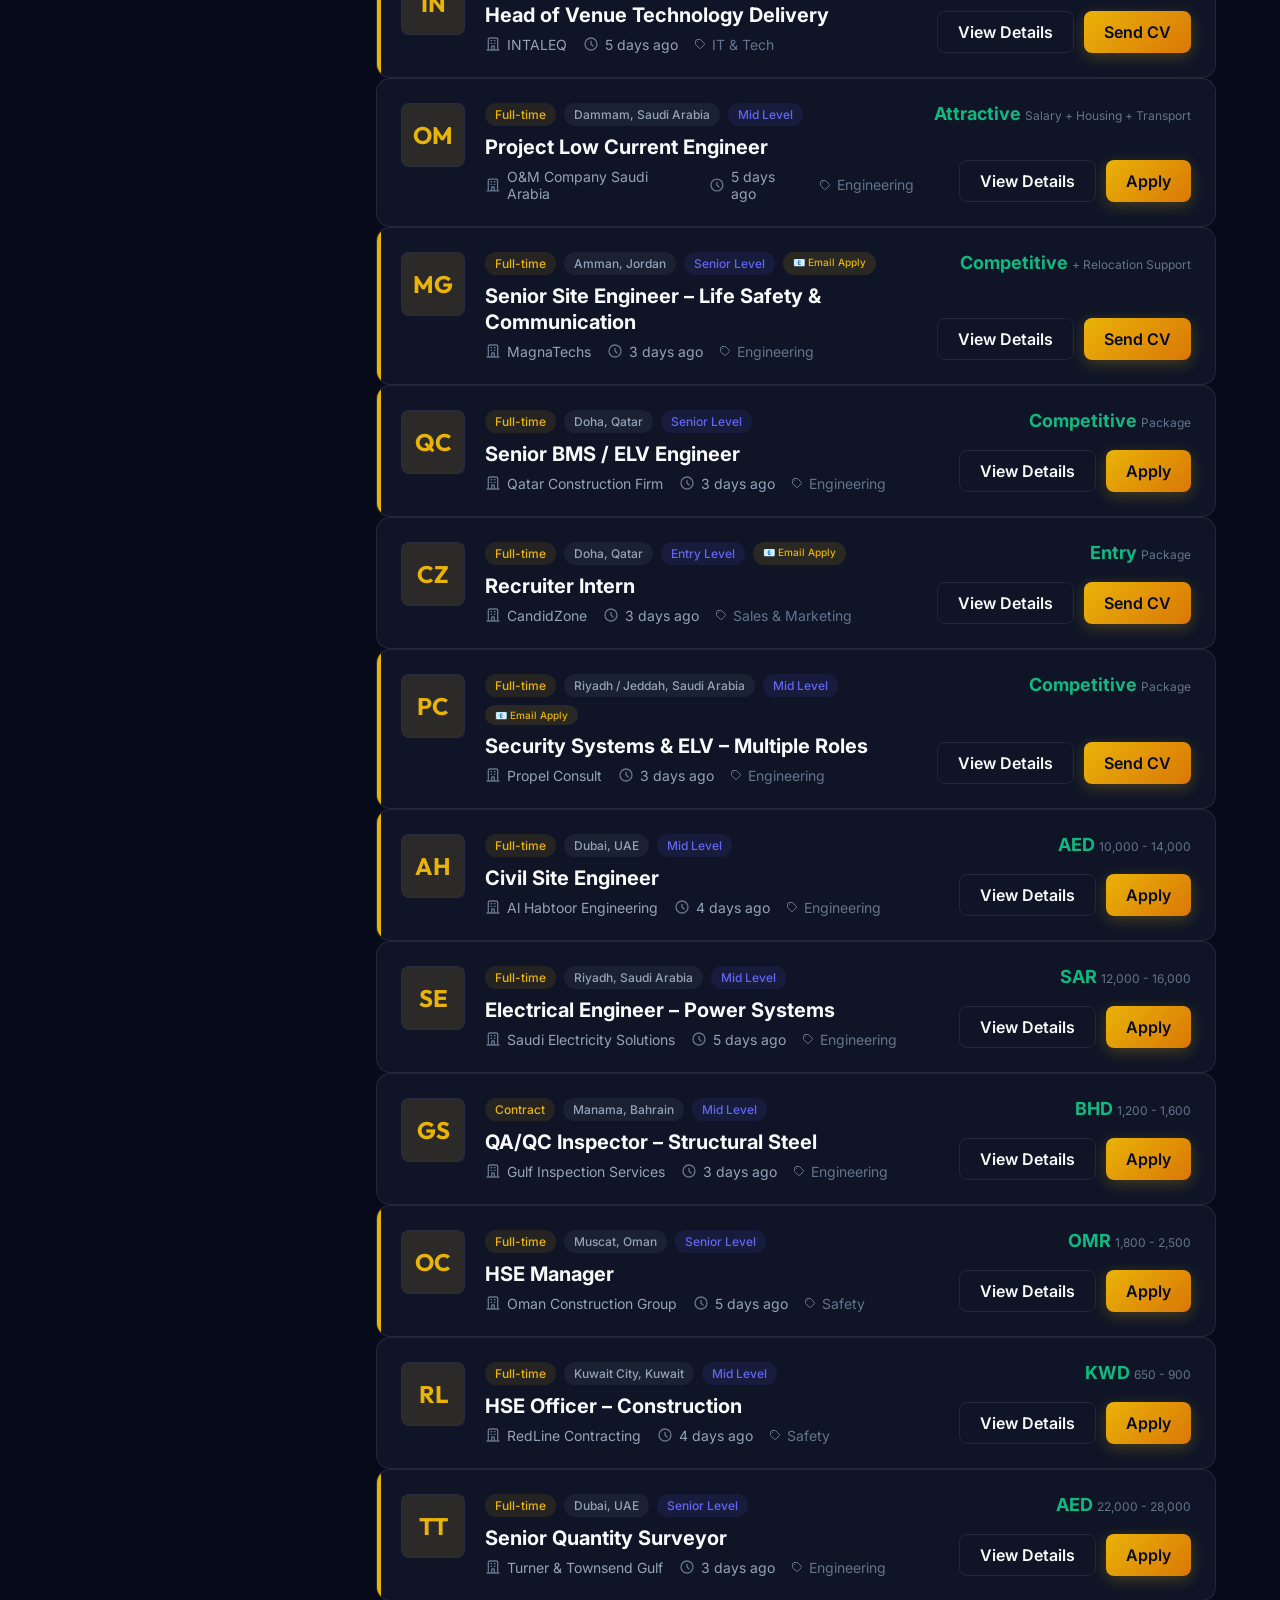
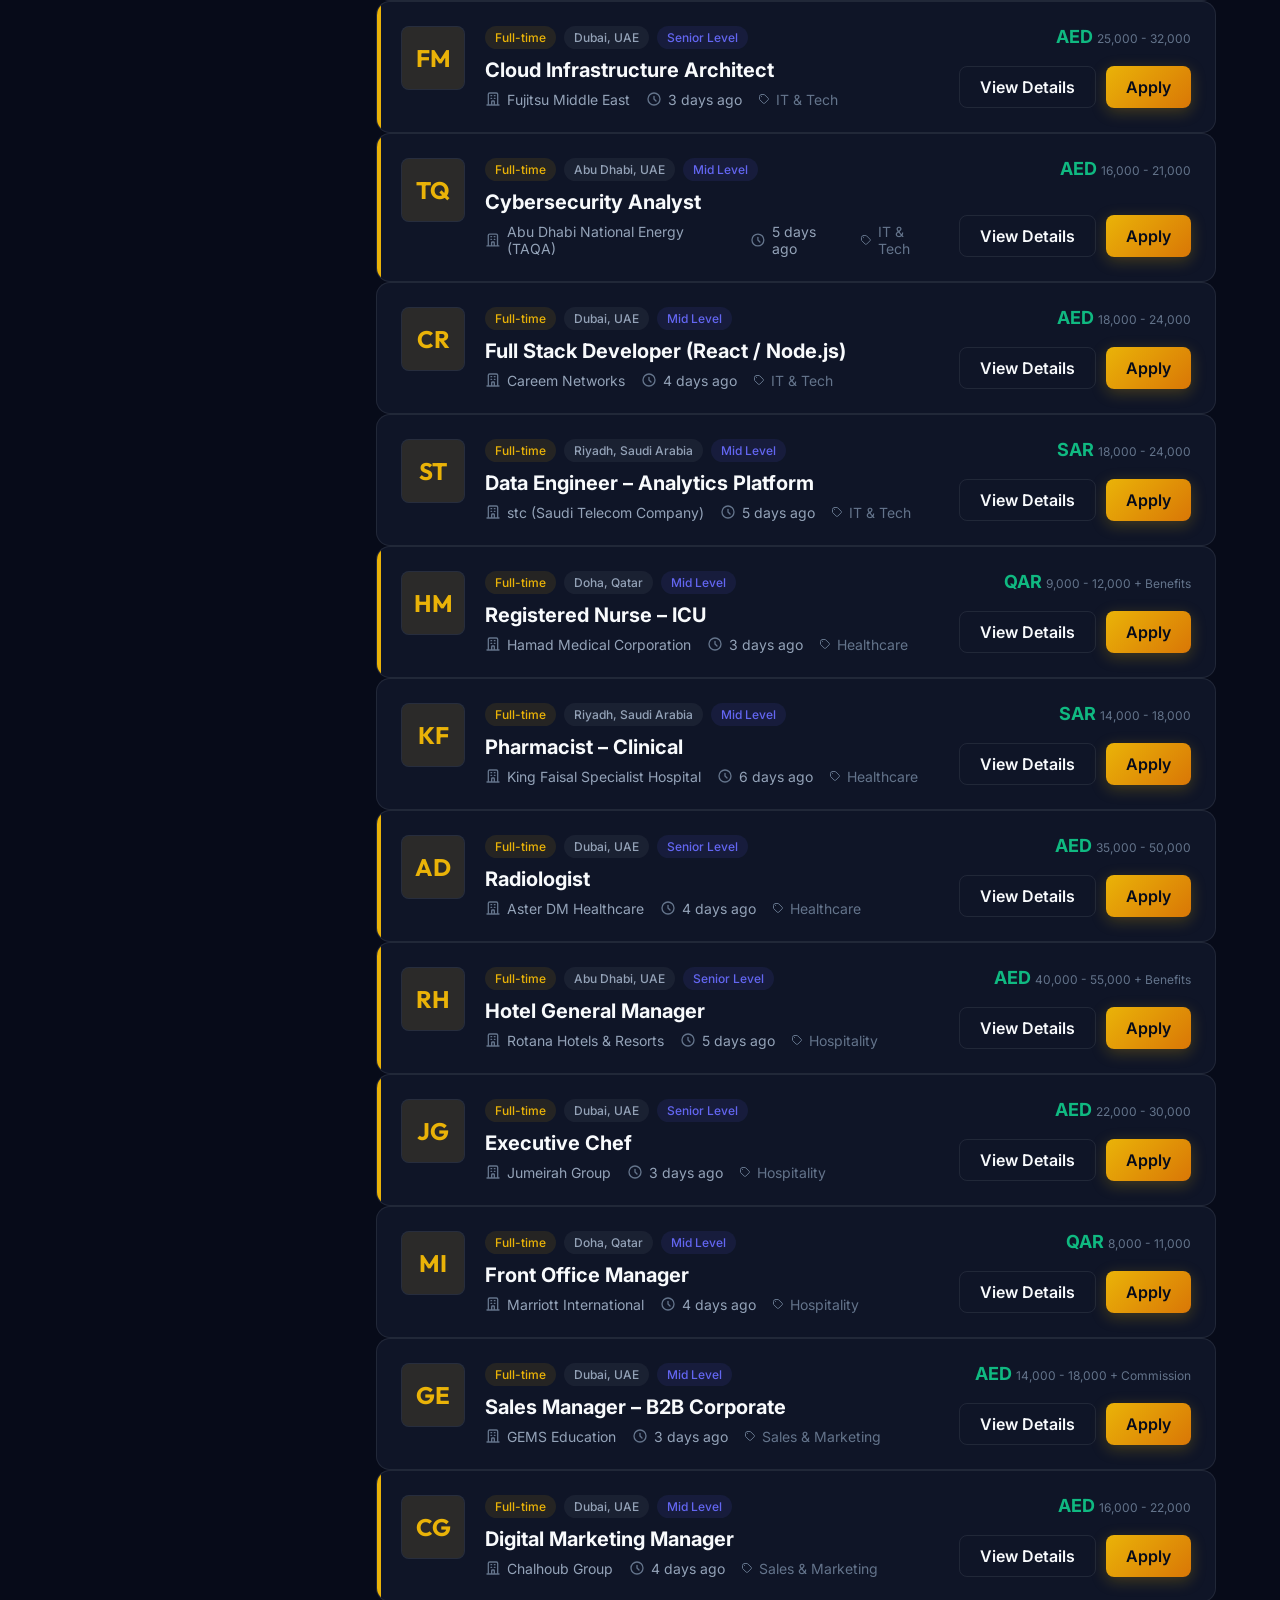
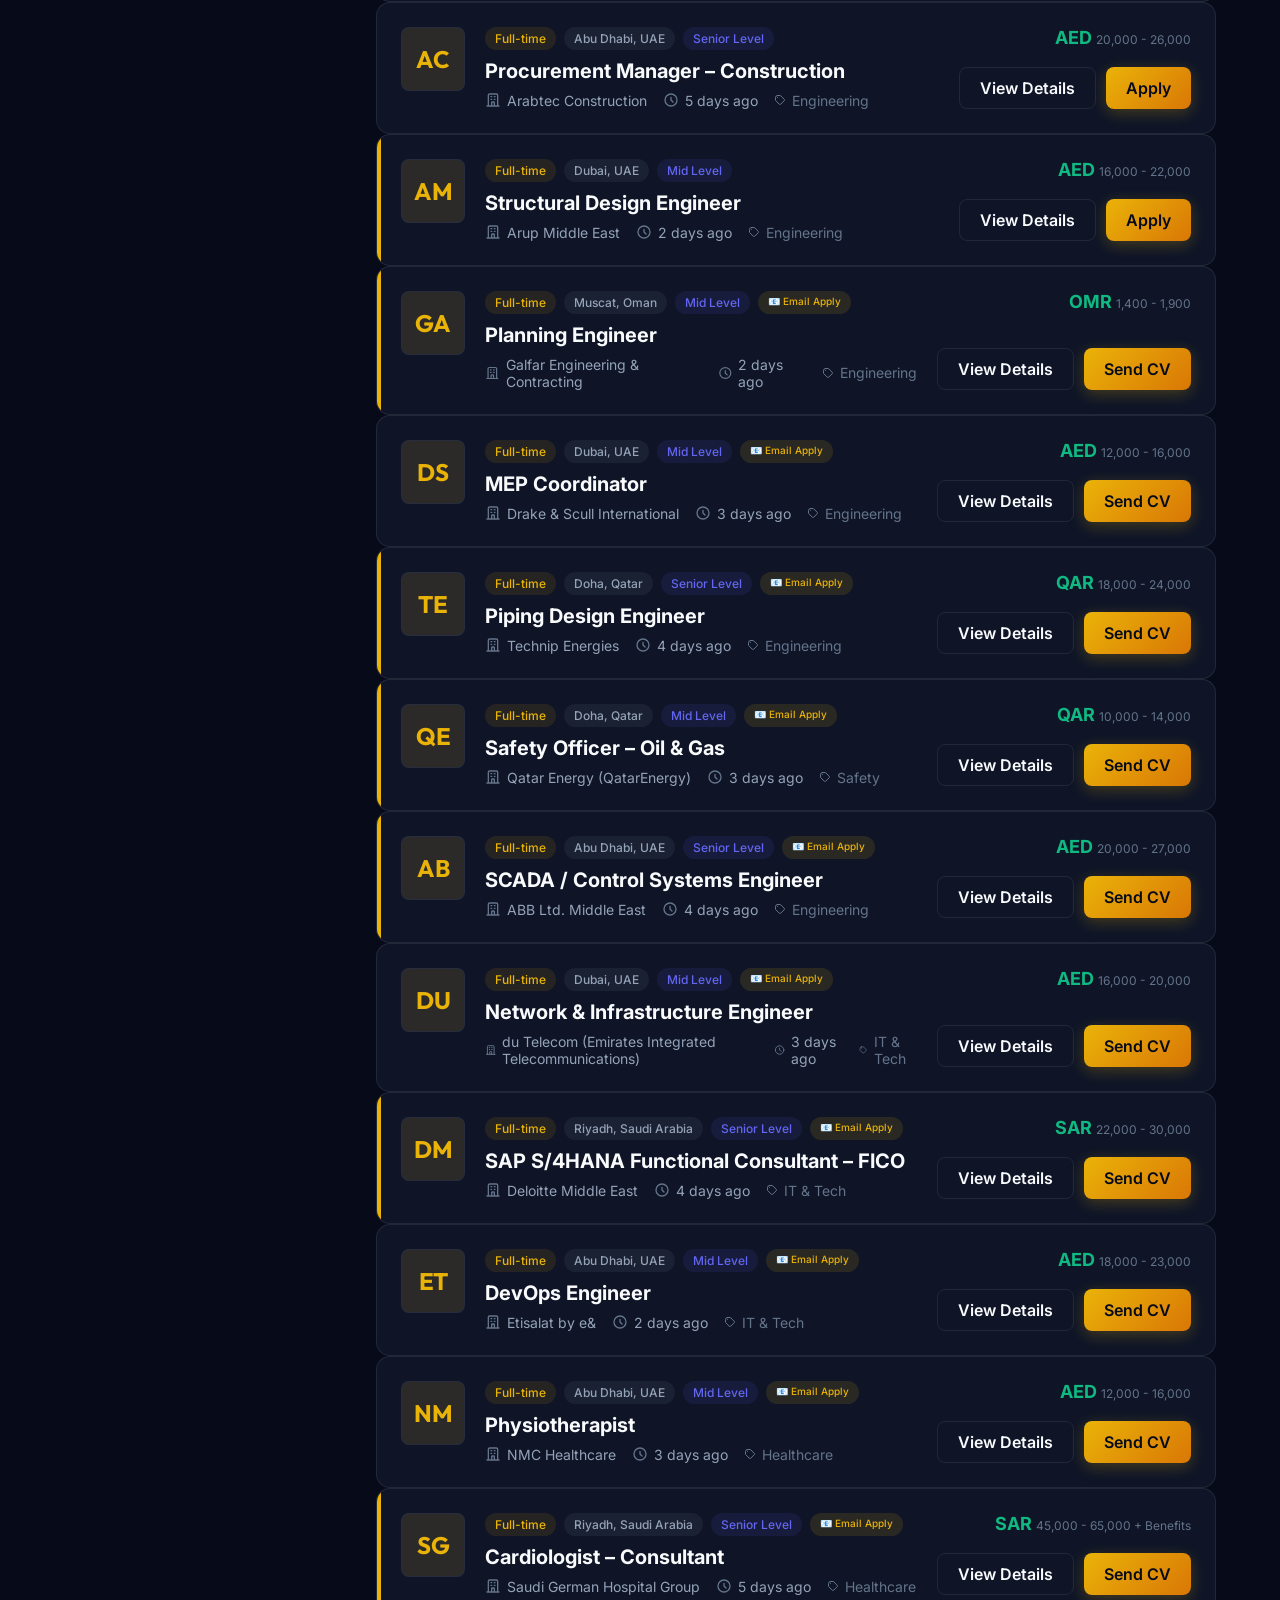
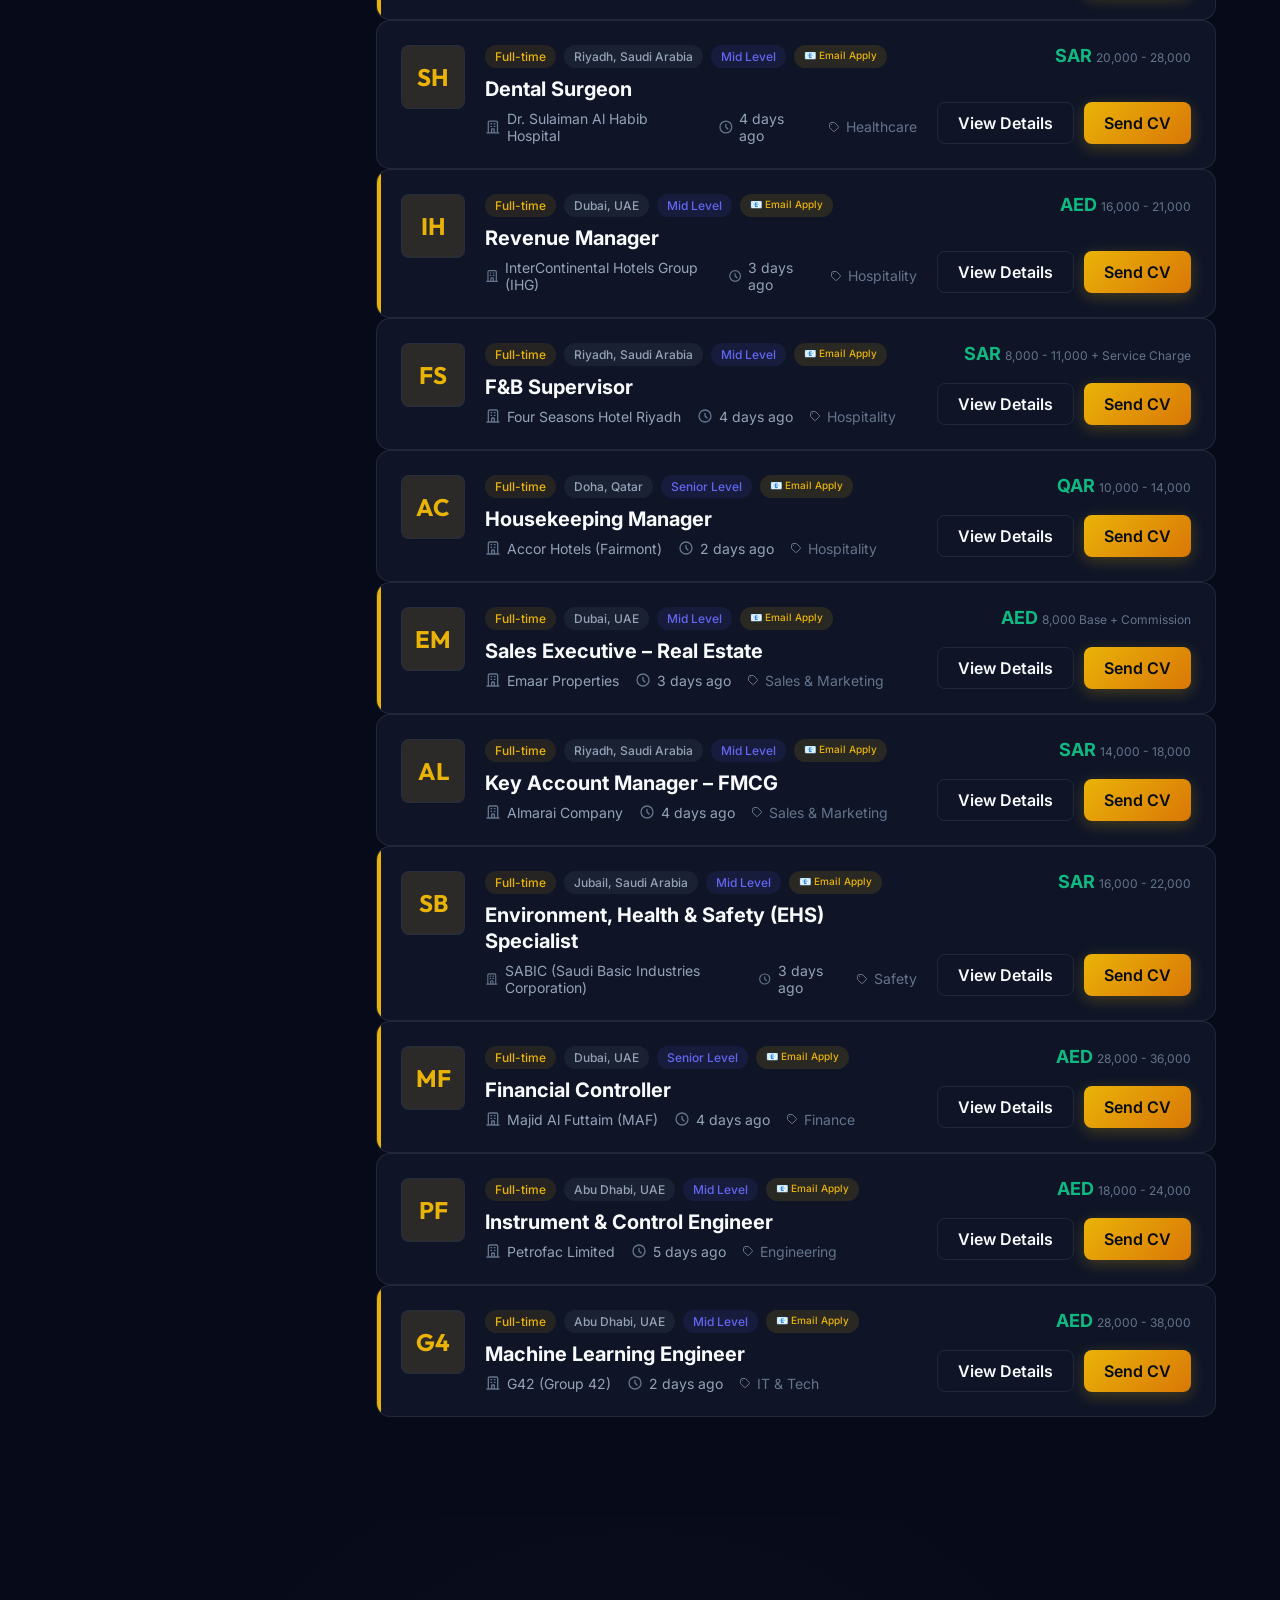
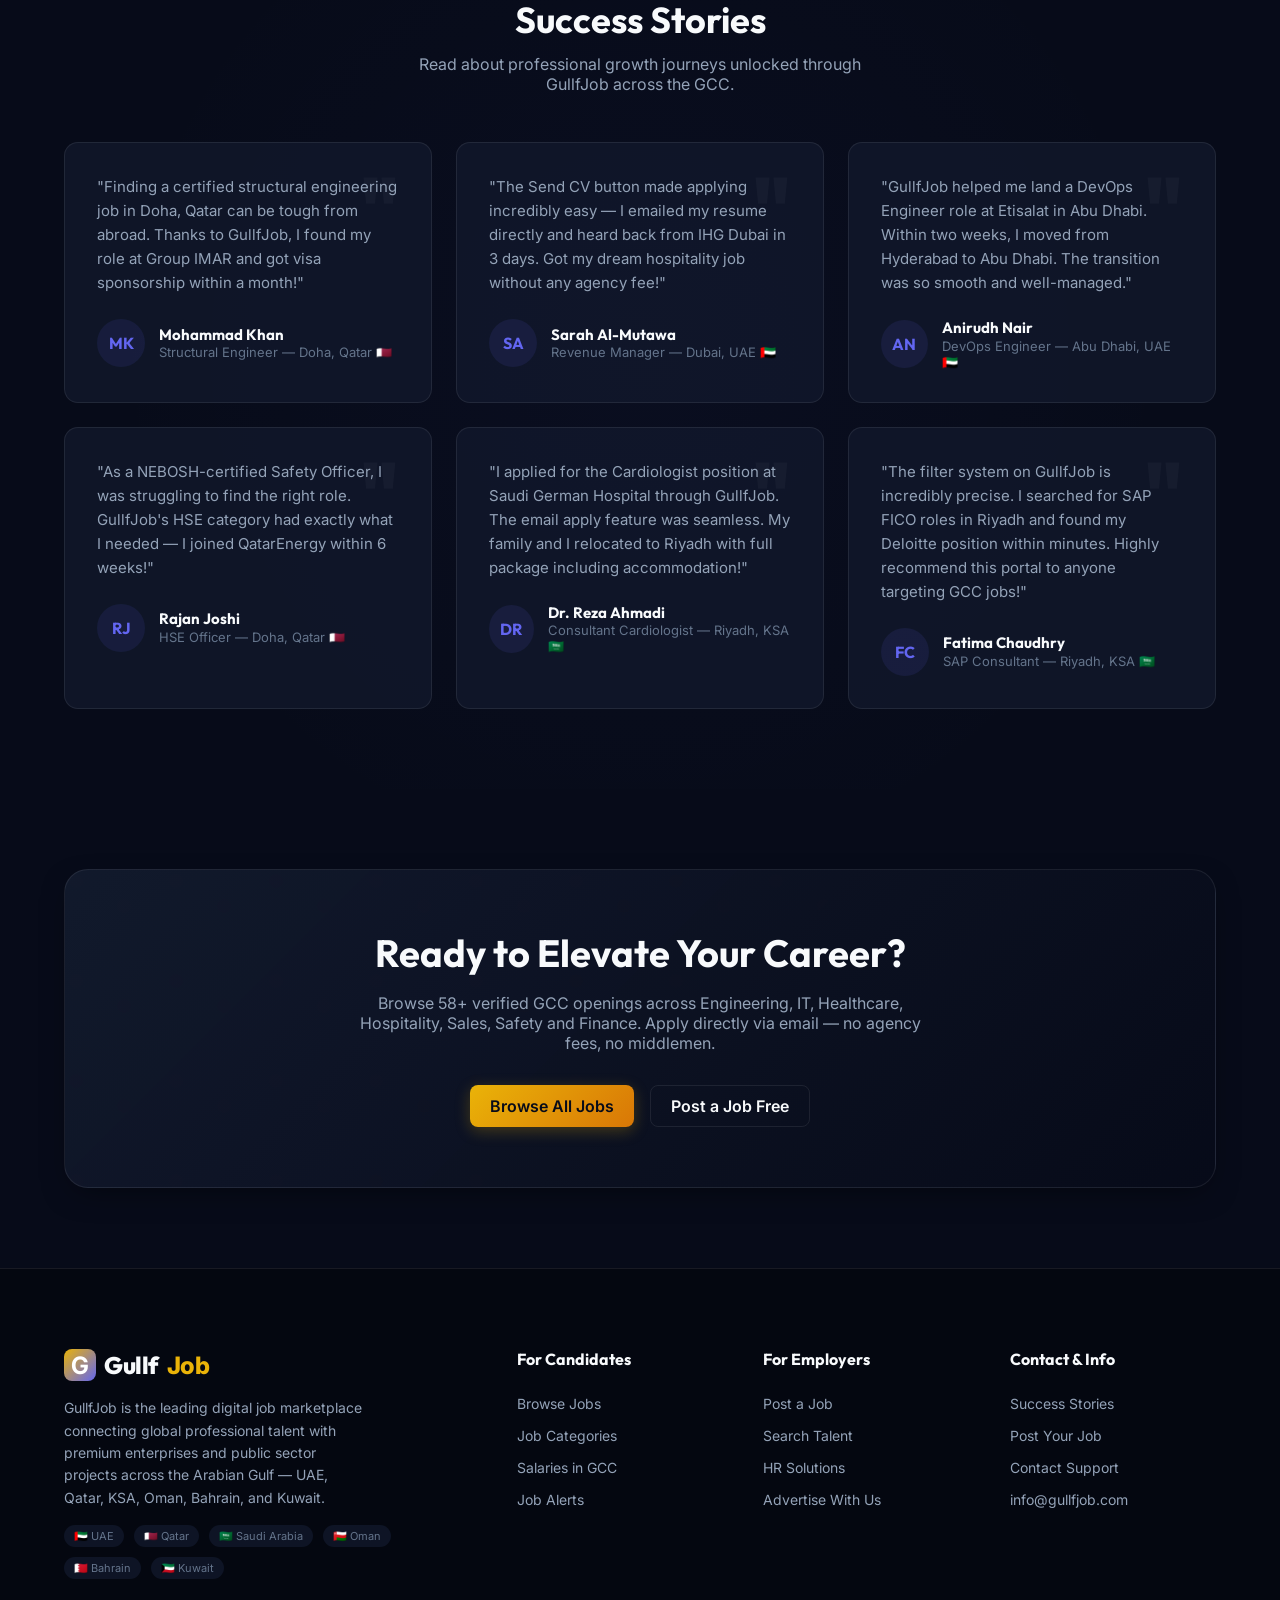
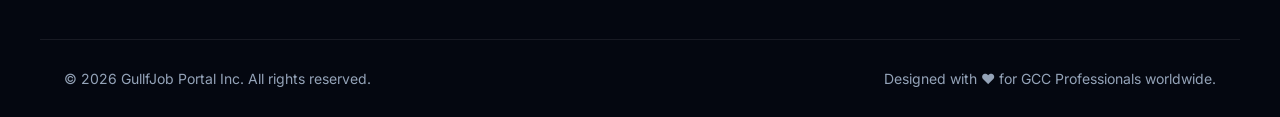
==== commit 227996b4: "Feature: Add AI Voice Chatbot widget for interactive job searches, requirements lookup, and voice ch" ====
--- a/index.html
+++ b/index.html
@@ -637,6 +637,71 @@
             <p>Your action completed successfully.</p>
         </div>
     </div>
+    <!-- AI Voice Chatbot Widgets -->
+    <div class="chatbot-trigger" id="chatbot-trigger" onclick="toggleChatbot()" aria-label="Open AI Assistant">
+        <svg style="width: 24px; height: 24px;" fill="none" viewBox="0 0 24 24" stroke="currentColor">
+            <path stroke-linecap="round" stroke-linejoin="round" stroke-width="2" d="M8 10h.01M12 10h.01M16 10h.01M9 16H5a2 2 0 01-2-2V6a2 2 0 012-2h14a2 2 0 012 2v8a2 2 0 01-2 2h-5l-5 5v-5z" />
+        </svg>
+    </div>
+
+    <div class="chatbot-container" id="chatbot-container">
+        <div class="chatbot-header">
+            <div style="display:flex; align-items:center; gap: 8px;">
+                <div class="bot-avatar">🤖</div>
+                <div>
+                    <h4 style="margin:0; font-size:14px; font-weight:600; color:var(--text-main);">GullfJob AI Assistant</h4>
+                    <span style="font-size:11px; color:#10b981; display:flex; align-items:center; gap:4px; margin-top:2px;">
+                        <span class="pulse-dot"></span> Online
+                    </span>
+                </div>
+            </div>
+            <div style="display:flex; align-items:center; gap: 6px;">
+                <!-- TTS Audio Speak Out Loud Toggle Button -->
+                <button class="chatbot-header-btn" id="btn-tts-toggle" onclick="toggleTTS()" title="Text-to-Speech (Speak Out Loud)">
+                    <svg id="tts-icon-on" style="width:16px;height:16px;" fill="none" viewBox="0 0 24 24" stroke="currentColor">
+                        <path stroke-linecap="round" stroke-linejoin="round" stroke-width="2" d="M15.536 8.464a5 5 0 010 7.072m2.828-9.9a9 9 0 010 12.728M5.586 15H4a1 1 0 01-1-1v-4a1 1 0 011-1h1.586l4.707-4.707C10.923 3.663 12 4.109 12 5v14c0 .891-1.077 1.337-1.707.707L5.586 15z" />
+                    </svg>
+                    <svg id="tts-icon-off" style="width:16px;height:16px;display:none;" fill="none" viewBox="0 0 24 24" stroke="currentColor">
+                        <path stroke-linecap="round" stroke-linejoin="round" stroke-width="2" d="M5.586 15H4a1 1 0 01-1-1v-4a1 1 0 011-1h1.586l4.707-4.707C10.923 3.663 12 4.109 12 5v14c0 .891-1.077 1.337-1.707.707L5.586 15zm11.293-9L12 10.707m0 2.586L16.879 18" />
+                    </svg>
+                </button>
+                <button class="chatbot-header-btn" onclick="toggleChatbot()" title="Close Assistant">
+                    <svg style="width:16px;height:16px;" fill="none" viewBox="0 0 24 24" stroke="currentColor">
+                        <path stroke-linecap="round" stroke-linejoin="round" stroke-width="2" d="M6 18L18 6M6 6l12 12" />
+                    </svg>
+                </button>
+            </div>
+        </div>
+        
+        <div class="chatbot-messages" id="chatbot-messages">
+            <div class="chat-message bot-message">
+                Hello! I am GullfJob AI, your virtual career assistant. Ask me anything about our active GCC job listings or requirements. You can also click the microphone to speak to me!
+            </div>
+        </div>
+        
+        <div class="chatbot-voice-wave" id="chatbot-voice-wave">
+            <div class="wave-bar"></div>
+            <div class="wave-bar"></div>
+            <div class="wave-bar"></div>
+            <div class="wave-bar"></div>
+            <div class="wave-bar"></div>
+            <span style="font-size:12px; color:var(--text-secondary); margin-left: 10px;">Listening... Speak now</span>
+        </div>
+        
+        <div class="chatbot-input-area">
+            <button class="chatbot-mic-btn" id="btn-chatbot-mic" onclick="toggleSpeechInput()" title="Speak with Voice">
+                <svg style="width:18px;height:18px;" fill="none" viewBox="0 0 24 24" stroke="currentColor">
+                    <path stroke-linecap="round" stroke-linejoin="round" stroke-width="2" d="M19 11a7 7 0 01-7 7m0 0a7 7 0 01-7-7m7 7v4m0 0H8m4 0h4m-4-8a3 3 0 01-3-3V5a3 3 0 116 0v6a3 3 0 01-3 3z" />
+                </svg>
+            </button>
+            <input type="text" id="chatbot-input" placeholder="Type a message or click mic..." onkeydown="handleChatInputKey(event)">
+            <button class="chatbot-send-btn" onclick="sendChatMessage()" title="Send Message">
+                <svg style="width:18px;height:18px;" fill="none" viewBox="0 0 24 24" stroke="currentColor">
+                    <path stroke-linecap="round" stroke-linejoin="round" stroke-width="2" d="M14 5l7 7m0 0l-7 7m7-7H3" />
+                </svg>
+            </button>
+        </div>
+    </div>
 
     <script>
         function openLoginModal() {
--- a/style.css
+++ b/style.css
@@ -1475,3 +1475,262 @@
         padding: 30px 20px;
     }
 }
+
+/* --- AI Chatbot Floating Widget --- */
+.chatbot-trigger {
+    position: fixed;
+    bottom: 30px;
+    right: 30px;
+    width: 60px;
+    height: 60px;
+    border-radius: 50%;
+    background: linear-gradient(135deg, var(--color-gold) 0%, #b8860b 100%);
+    color: #111;
+    display: flex;
+    justify-content: center;
+    align-items: center;
+    box-shadow: 0 8px 32px rgba(184, 134, 11, 0.3);
+    cursor: pointer;
+    z-index: 1000;
+    transition: all 0.3s cubic-bezier(0.175, 0.885, 0.32, 1.275);
+    border: 1px solid rgba(255, 255, 255, 0.2);
+}
+
+.chatbot-trigger:hover {
+    transform: scale(1.1) rotate(5deg);
+    box-shadow: 0 12px 40px rgba(184, 134, 11, 0.5);
+}
+
+.chatbot-container {
+    position: fixed;
+    bottom: 105px;
+    right: 30px;
+    width: 380px;
+    height: 520px;
+    background: rgba(18, 18, 18, 0.85);
+    backdrop-filter: blur(20px);
+    -webkit-backdrop-filter: blur(20px);
+    border: 1px solid rgba(255, 255, 255, 0.1);
+    border-radius: 20px;
+    box-shadow: var(--shadow-main);
+    z-index: 1000;
+    display: none;
+    flex-direction: column;
+    overflow: hidden;
+    animation: chatbotPop 0.4s cubic-bezier(0.16, 1, 0.3, 1);
+}
+
+@keyframes chatbotPop {
+    from { opacity: 0; transform: translateY(20px) scale(0.95); }
+    to { opacity: 1; transform: translateY(0) scale(1); }
+}
+
+.chatbot-header {
+    padding: 16px 20px;
+    background: rgba(255, 255, 255, 0.03);
+    border-bottom: 1px solid rgba(255, 255, 255, 0.08);
+    display: flex;
+    justify-content: space-between;
+    align-items: center;
+}
+
+.bot-avatar {
+    width: 36px;
+    height: 36px;
+    background: rgba(184, 134, 11, 0.15);
+    border: 1px solid rgba(184, 134, 11, 0.3);
+    border-radius: 50%;
+    display: flex;
+    justify-content: center;
+    align-items: center;
+    font-size: 18px;
+}
+
+.pulse-dot {
+    width: 6px;
+    height: 6px;
+    background: #10b981;
+    border-radius: 50%;
+    display: inline-block;
+    animation: dotPulse 1.5s infinite ease-in-out;
+}
+
+@keyframes dotPulse {
+    0% { transform: scale(0.8); opacity: 0.5; }
+    50% { transform: scale(1.2); opacity: 1; }
+    100% { transform: scale(0.8); opacity: 0.5; }
+}
+
+.chatbot-header-btn {
+    background: transparent;
+    border: none;
+    color: var(--text-secondary);
+    cursor: pointer;
+    padding: 6px;
+    border-radius: 50%;
+    display: flex;
+    justify-content: center;
+    align-items: center;
+    transition: all 0.2s ease;
+}
+
+.chatbot-header-btn:hover {
+    background: rgba(255, 255, 255, 0.05);
+    color: var(--text-main);
+}
+
+.chatbot-messages {
+    flex: 1;
+    padding: 20px;
+    overflow-y: auto;
+    display: flex;
+    flex-direction: column;
+    gap: 12px;
+}
+
+.chatbot-messages::-webkit-scrollbar {
+    width: 6px;
+}
+.chatbot-messages::-webkit-scrollbar-thumb {
+    background: rgba(255, 255, 255, 0.1);
+    border-radius: 3px;
+}
+
+.chat-message {
+    max-width: 80%;
+    padding: 12px 16px;
+    border-radius: 16px;
+    font-size: 13px;
+    line-height: 1.5;
+    word-break: break-word;
+}
+
+.bot-message {
+    background: rgba(255, 255, 255, 0.05);
+    color: var(--text-main);
+    align-self: flex-start;
+    border-bottom-left-radius: 4px;
+    border: 1px solid rgba(255, 255, 255, 0.05);
+}
+
+.user-message {
+    background: linear-gradient(135deg, var(--color-gold) 0%, #b8860b 100%);
+    color: #111;
+    align-self: flex-end;
+    border-bottom-right-radius: 4px;
+    font-weight: 500;
+}
+
+.chatbot-voice-wave {
+    display: none;
+    align-items: center;
+    justify-content: center;
+    padding: 12px;
+    background: rgba(184, 134, 11, 0.08);
+    border-top: 1px solid rgba(184, 134, 11, 0.15);
+    gap: 4px;
+}
+
+.wave-bar {
+    width: 3px;
+    height: 15px;
+    background: var(--color-gold);
+    border-radius: 2px;
+    animation: wavePulse 1s ease-in-out infinite alternate;
+}
+
+.wave-bar:nth-child(2) { animation-delay: 0.2s; height: 25px; }
+.wave-bar:nth-child(3) { animation-delay: 0.4s; height: 10px; }
+.wave-bar:nth-child(4) { animation-delay: 0.1s; height: 20px; }
+.wave-bar:nth-child(5) { animation-delay: 0.3s; height: 15px; }
+
+@keyframes wavePulse {
+    from { transform: scaleY(0.4); }
+    to { transform: scaleY(1.2); }
+}
+
+.chatbot-input-area {
+    padding: 16px 20px;
+    background: rgba(255, 255, 255, 0.02);
+    border-top: 1px solid rgba(255, 255, 255, 0.08);
+    display: flex;
+    align-items: center;
+    gap: 10px;
+}
+
+.chatbot-mic-btn {
+    width: 36px;
+    height: 36px;
+    border-radius: 50%;
+    background: rgba(255, 255, 255, 0.05);
+    border: none;
+    color: var(--text-secondary);
+    display: flex;
+    justify-content: center;
+    align-items: center;
+    cursor: pointer;
+    transition: all 0.2s ease;
+}
+
+.chatbot-mic-btn:hover, .chatbot-mic-btn.active {
+    background: rgba(184, 134, 11, 0.15);
+    color: var(--color-gold);
+    border: 1px solid rgba(184, 134, 11, 0.3);
+}
+
+.chatbot-mic-btn.active {
+    animation: micPulse 1.5s infinite;
+}
+
+@keyframes micPulse {
+    0% { box-shadow: 0 0 0 0 rgba(184, 134, 11, 0.4); }
+    70% { box-shadow: 0 0 0 8px rgba(184, 134, 11, 0); }
+    100% { box-shadow: 0 0 0 0 rgba(184, 134, 11, 0); }
+}
+
+#chatbot-input {
+    flex: 1;
+    background: rgba(255, 255, 255, 0.05);
+    border: 1px solid rgba(255, 255, 255, 0.08);
+    border-radius: 30px;
+    padding: 10px 18px;
+    color: var(--text-main);
+    font-size: 13px;
+    outline: none;
+    transition: border-color 0.2s ease;
+}
+
+#chatbot-input:focus {
+    border-color: rgba(184, 134, 11, 0.5);
+}
+
+.chatbot-send-btn {
+    width: 36px;
+    height: 36px;
+    border-radius: 50%;
+    background: linear-gradient(135deg, var(--color-gold) 0%, #b8860b 100%);
+    border: none;
+    color: #111;
+    display: flex;
+    justify-content: center;
+    align-items: center;
+    cursor: pointer;
+    transition: transform 0.2s ease;
+}
+
+.chatbot-send-btn:hover {
+    transform: scale(1.05);
+}
+
+@media (max-width: 480px) {
+    .chatbot-container {
+        width: calc(100vw - 40px);
+        height: 480px;
+        right: 20px;
+        bottom: 95px;
+    }
+    .chatbot-trigger {
+        right: 20px;
+        bottom: 20px;
+    }
+}
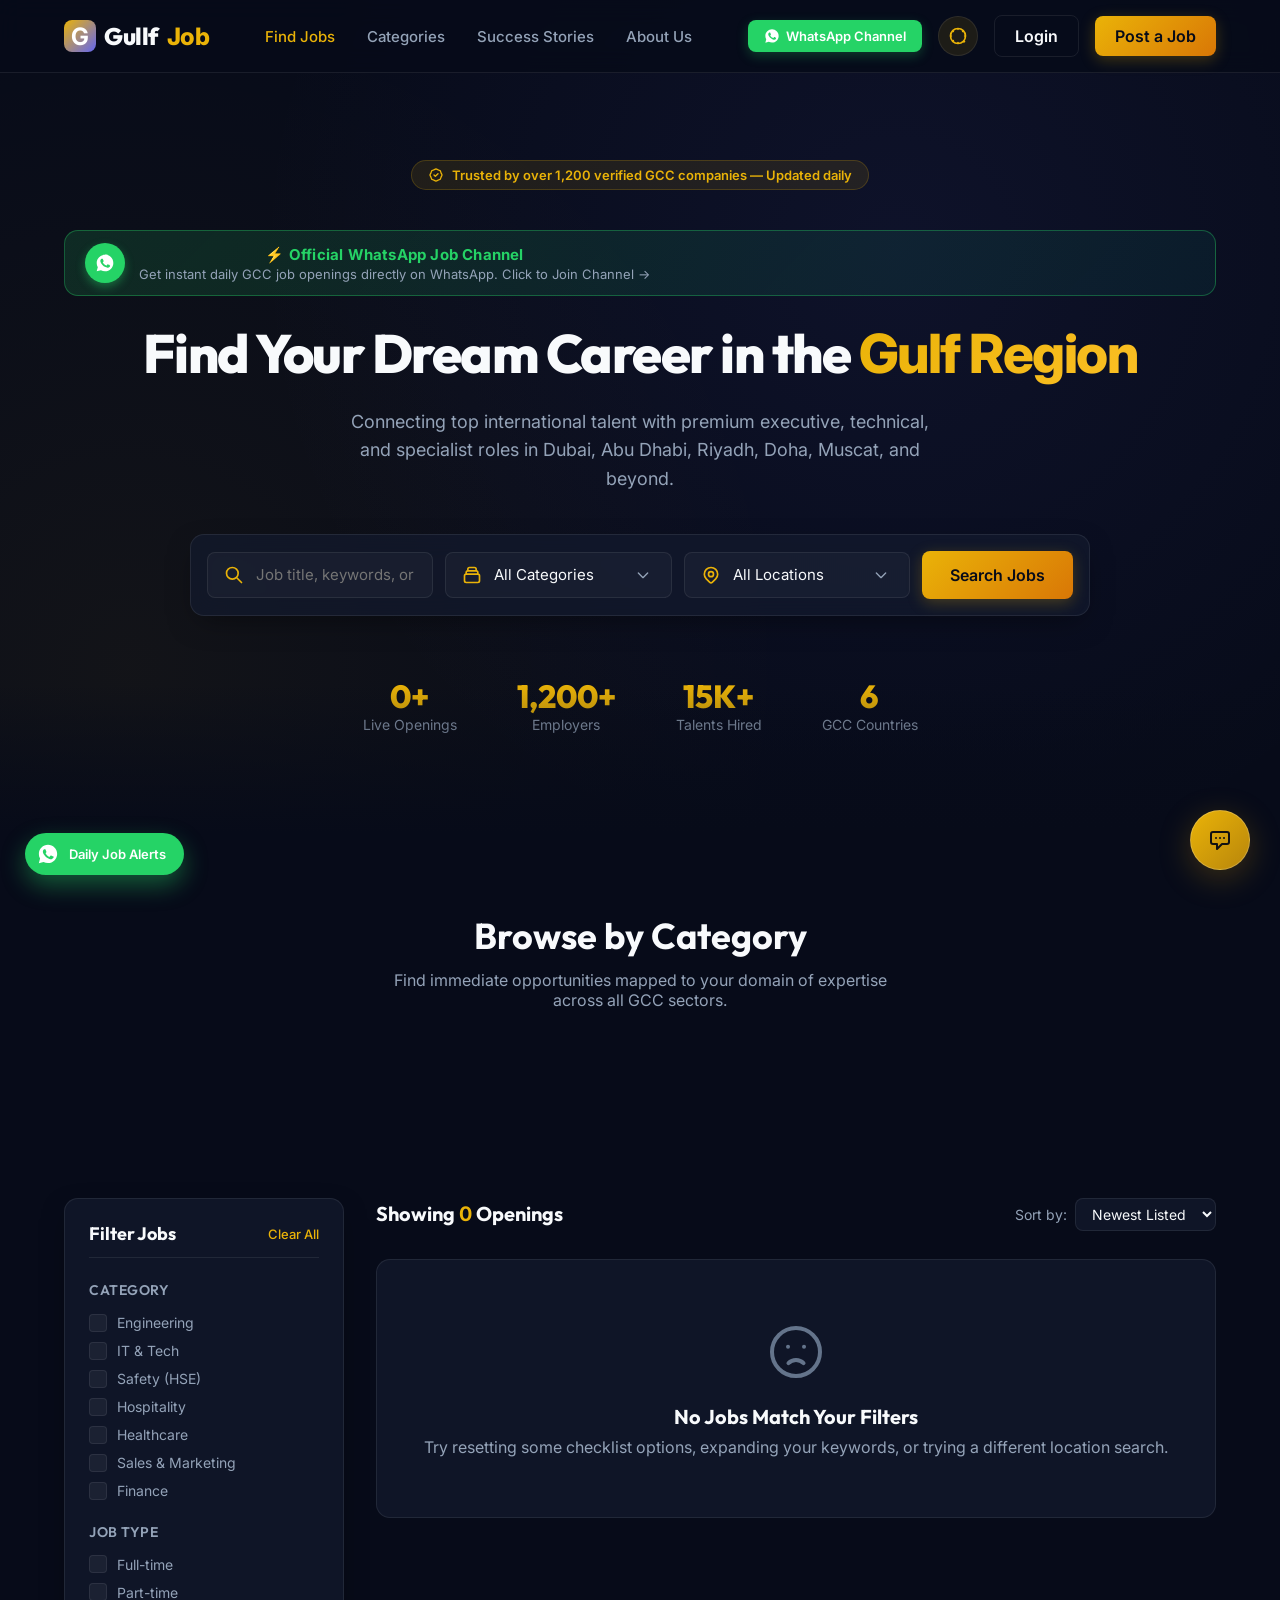
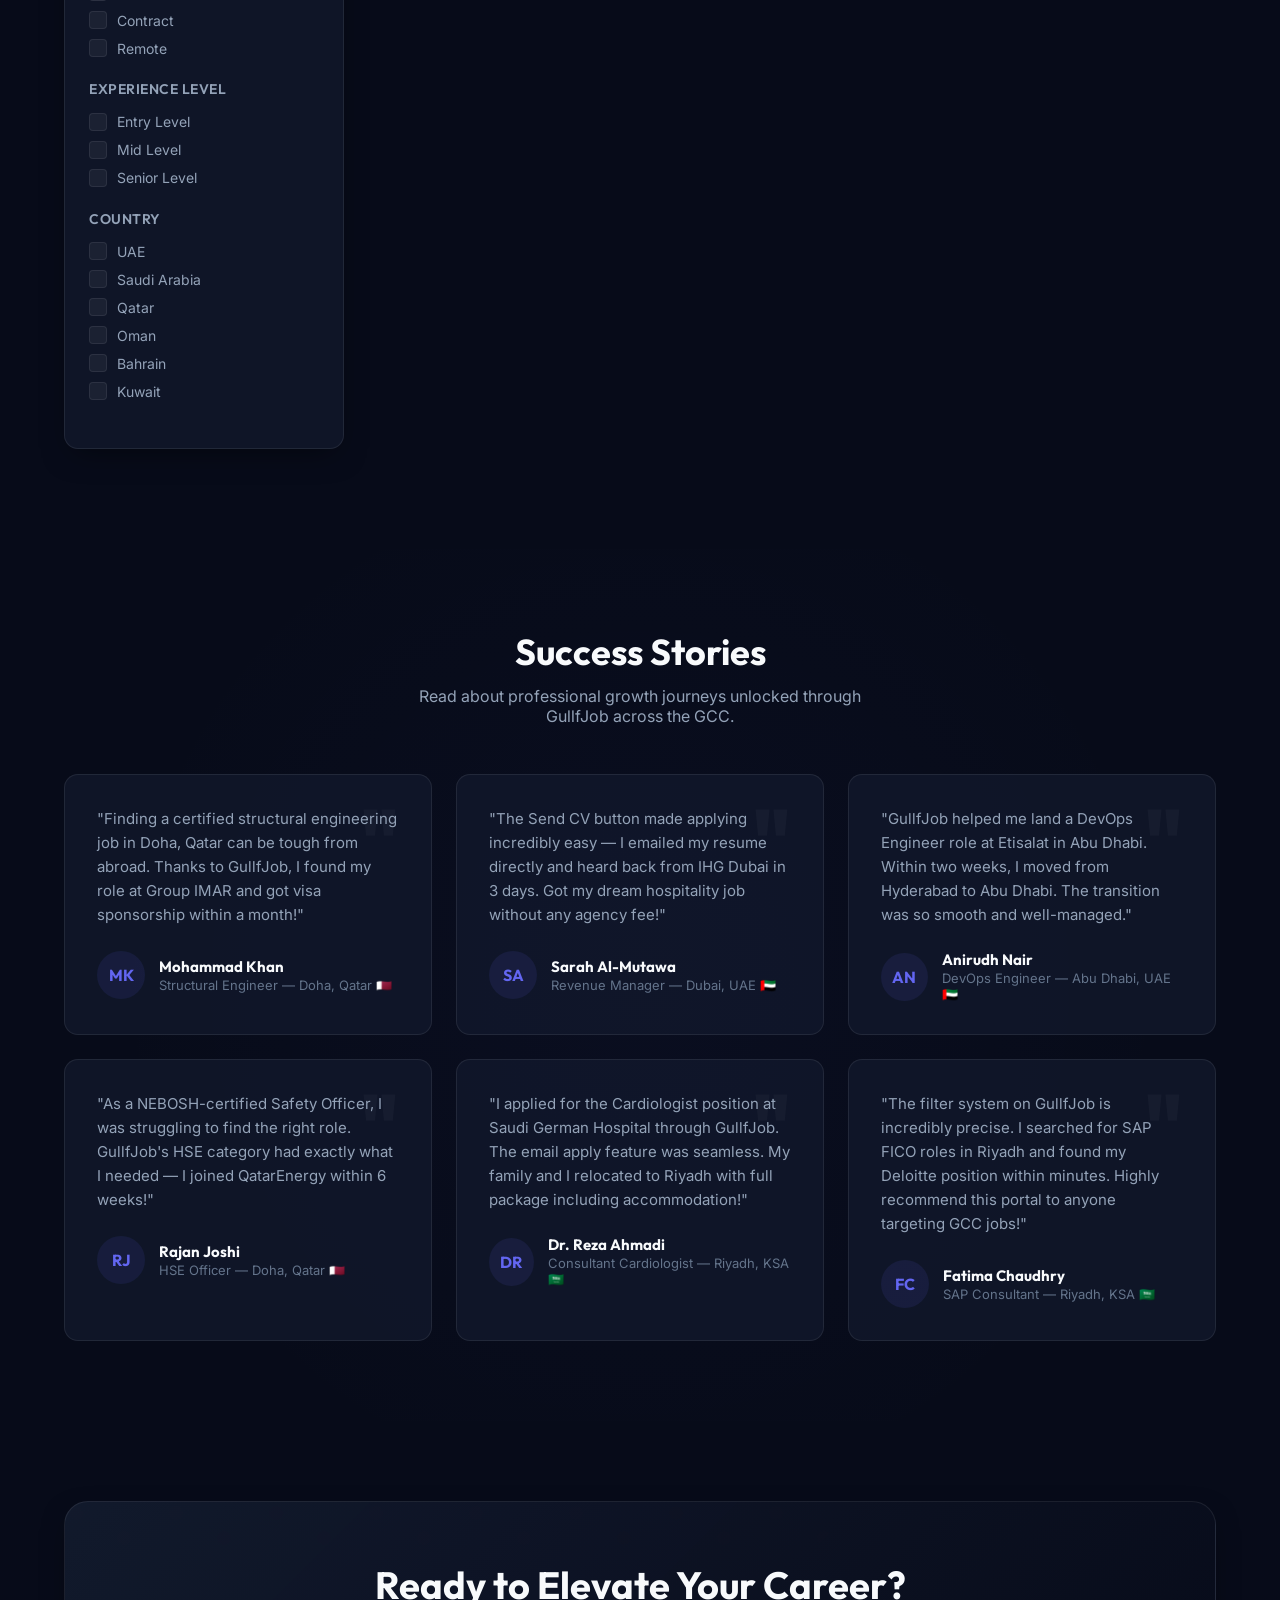
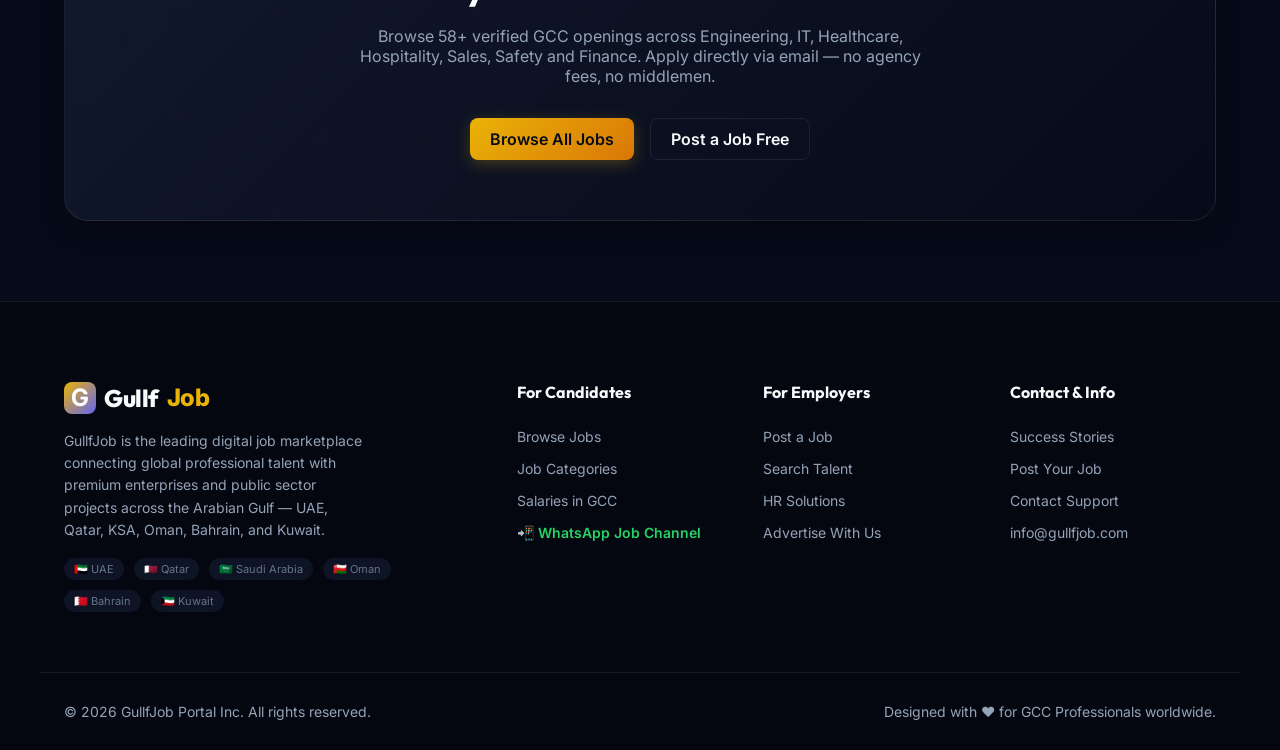
==== commit 6c737d21: "🚀 Deploy: Add Swan Global live job scraping, WhatsApp Channel integration, and fix daily job update " ====
--- a/index.html
+++ b/index.html
@@ -83,6 +83,11 @@
             </nav>
             
             <div class="nav-actions">
+                <!-- WhatsApp Channel Button -->
+                <a href="https://whatsapp.com/channel/0029VaCbxMzGZNCvLvghpd20" target="_blank" rel="noopener noreferrer" class="btn-whatsapp-header" title="Join Official WhatsApp Channel for Daily Job Updates">
+                    <svg style="width:16px;height:16px;fill:currentColor;" viewBox="0 0 24 24"><path d="M12.012 2c-5.506 0-9.989 4.478-9.99 9.984 0 1.764.459 3.487 1.333 5.004L2 22l5.129-1.343c1.463.797 3.116 1.216 4.877 1.216 5.508 0 9.991-4.479 9.992-9.985.001-5.507-4.48-9.988-9.986-9.988zm5.824 14.195c-.247.697-1.433 1.337-1.996 1.423-.513.078-1.176.113-3.414-.813-2.864-1.185-4.704-4.103-4.848-4.295-.143-.191-1.166-1.554-1.166-2.964 0-1.41.737-2.103 1.002-2.39.264-.287.576-.358.768-.358.192 0 .384.002.551.01.178.008.416-.068.65.494.24.576.816 1.99.888 2.134.072.144.12.312.024.504-.096.192-.144.312-.288.48-.144.168-.303.376-.432.504-.144.144-.294.302-.126.59.168.288.747 1.232 1.603 1.994 1.1 1.001 2.026 1.312 2.314 1.456.288.144.456.12.624-.072.168-.192.72-.84.912-1.128.192-.288.384-.24.648-.144.264.096 1.68.792 1.968.936.288.144.48.216.552.336.072.12.072.696-.175 1.393z"/></svg>
+                    WhatsApp Channel
+                </a>
                 <!-- Theme Toggle Icon Button -->
                 <button class="theme-toggle" id="theme-toggle" aria-label="Toggle Dark/Light Mode">
                     <!-- Light Theme (Sun) Icon -->
@@ -112,6 +117,17 @@
                     </svg>
                     <span>Trusted by over 1,200 verified GCC companies — Updated daily</span>
                 </div>
+
+                <!-- WhatsApp Official Channel Banner -->
+                <a href="https://whatsapp.com/channel/0029VaCbxMzGZNCvLvghpd20" target="_blank" rel="noopener noreferrer" class="whatsapp-channel-banner">
+                    <div class="whatsapp-banner-icon">
+                        <svg style="width:20px;height:20px;fill:#fff;" viewBox="0 0 24 24"><path d="M12.012 2c-5.506 0-9.989 4.478-9.99 9.984 0 1.764.459 3.487 1.333 5.004L2 22l5.129-1.343c1.463.797 3.116 1.216 4.877 1.216 5.508 0 9.991-4.479 9.992-9.985.001-5.507-4.48-9.988-9.986-9.988zm5.824 14.195c-.247.697-1.433 1.337-1.996 1.423-.513.078-1.176.113-3.414-.813-2.864-1.185-4.704-4.103-4.848-4.295-.143-.191-1.166-1.554-1.166-2.964 0-1.41.737-2.103 1.002-2.39.264-.287.576-.358.768-.358.192 0 .384.002.551.01.178.008.416-.068.65.494.24.576.816 1.99.888 2.134.072.144.12.312.024.504-.096.192-.144.312-.288.48-.144.168-.303.376-.432.504-.144.144-.294.302-.126.59.168.288.747 1.232 1.603 1.994 1.1 1.001 2.026 1.312 2.314 1.456.288.144.456.12.624-.072.168-.192.72-.84.912-1.128.192-.288.384-.24.648-.144.264.096 1.68.792 1.968.936.288.144.48.216.552.336.072.12.072.696-.175 1.393z"/></svg>
+                    </div>
+                    <div class="whatsapp-banner-text">
+                        <strong>⚡ Official WhatsApp Job Channel</strong>
+                        <span>Get instant daily GCC job openings directly on WhatsApp. Click to Join Channel →</span>
+                    </div>
+                </a>
                 
                 <h1 class="hero-title">Find Your Dream Career in the <span>Gulf Region</span></h1>
                 <p class="hero-subtitle">Connecting top international talent with premium executive, technical, and specialist roles in Dubai, Abu Dhabi, Riyadh, Doha, Muscat, and beyond.</p>
@@ -481,7 +497,7 @@
                     <li><a href="#job-search-anchor" id="foot-cand-browse" onclick="document.getElementById('job-search-anchor').scrollIntoView({behavior:'smooth'}); return false;">Browse Jobs</a></li>
                     <li><a href="#categories-anchor" id="foot-cand-categories" onclick="document.getElementById('categories-anchor').scrollIntoView({behavior:'smooth'}); return false;">Job Categories</a></li>
                     <li><a href="#" id="foot-cand-salaries" onclick="alert('GCC Salary Guide — Coming Soon! Contact us at info@gullfjob.com'); return false;">Salaries in GCC</a></li>
-                    <li><a href="#" id="foot-cand-alerts" onclick="alert('Job Alerts — Register your email to get daily job updates! Feature coming soon.'); return false;">Job Alerts</a></li>
+                    <li><a href="https://whatsapp.com/channel/0029VaCbxMzGZNCvLvghpd20" target="_blank" rel="noopener noreferrer" id="foot-cand-alerts" style="color:#25d366;font-weight:600;">📲 WhatsApp Job Channel</a></li>
                 </ul>
             </div>
             
@@ -725,5 +741,13 @@
         }
     </script>
 
+    <!-- Floating WhatsApp Channel Widget -->
+    <a href="https://whatsapp.com/channel/0029VaCbxMzGZNCvLvghpd20" target="_blank" rel="noopener noreferrer" class="floating-whatsapp-widget" title="Join Official WhatsApp Job Channel">
+        <div class="whatsapp-widget-icon">
+            <svg style="width:22px;height:22px;fill:#fff;" viewBox="0 0 24 24"><path d="M12.012 2c-5.506 0-9.989 4.478-9.99 9.984 0 1.764.459 3.487 1.333 5.004L2 22l5.129-1.343c1.463.797 3.116 1.216 4.877 1.216 5.508 0 9.991-4.479 9.992-9.985.001-5.507-4.48-9.988-9.986-9.988zm5.824 14.195c-.247.697-1.433 1.337-1.996 1.423-.513.078-1.176.113-3.414-.813-2.864-1.185-4.704-4.103-4.848-4.295-.143-.191-1.166-1.554-1.166-2.964 0-1.41.737-2.103 1.002-2.39.264-.287.576-.358.768-.358.192 0 .384.002.551.01.178.008.416-.068.65.494.24.576.816 1.99.888 2.134.072.144.12.312.024.504-.096.192-.144.312-.288.48-.144.168-.303.376-.432.504-.144.144-.294.302-.126.59.168.288.747 1.232 1.603 1.994 1.1 1.001 2.026 1.312 2.314 1.456.288.144.456.12.624-.072.168-.192.72-.84.912-1.128.192-.288.384-.24.648-.144.264.096 1.68.792 1.968.936.288.144.48.216.552.336.072.12.072.696-.175 1.393z"/></svg>
+        </div>
+        <span class="whatsapp-widget-text">Daily Job Alerts</span>
+    </a>
+
 </body>
 </html>
--- a/style.css
+++ b/style.css
@@ -1477,6 +1477,10 @@
 }
 
 /* --- AI Chatbot Floating Widget --- */
+:root {
+    --color-gold: var(--color-primary);
+}
+
 .chatbot-trigger {
     position: fixed;
     bottom: 30px;
@@ -1734,3 +1738,107 @@
         bottom: 20px;
     }
 }
+
+/* WhatsApp Channel Button & Banner Styling */
+.btn-whatsapp-header {
+    display: inline-flex;
+    align-items: center;
+    gap: 6px;
+    background: #25d366;
+    color: #ffffff !important;
+    font-weight: 600;
+    font-size: 13px;
+    padding: 8px 16px;
+    border-radius: var(--radius-sm);
+    text-decoration: none;
+    transition: all 0.25s ease;
+    box-shadow: 0 4px 12px rgba(37, 211, 102, 0.25);
+}
+
+.btn-whatsapp-header:hover {
+    background: #20bd5a;
+    transform: translateY(-1px);
+    box-shadow: 0 6px 16px rgba(37, 211, 102, 0.35);
+}
+
+.whatsapp-channel-banner {
+    display: flex;
+    align-items: center;
+    gap: 14px;
+    background: linear-gradient(135deg, rgba(37, 211, 102, 0.15) 0%, rgba(18, 140, 126, 0.1) 100%);
+    border: 1px solid rgba(37, 211, 102, 0.35);
+    border-radius: var(--radius-md);
+    padding: 12px 20px;
+    margin-top: 16px;
+    margin-bottom: 24px;
+    text-decoration: none;
+    transition: all 0.3s ease;
+}
+
+.whatsapp-channel-banner:hover {
+    background: linear-gradient(135deg, rgba(37, 211, 102, 0.25) 0%, rgba(18, 140, 126, 0.18) 100%);
+    border-color: #25d366;
+    transform: translateY(-2px);
+    box-shadow: 0 8px 24px rgba(37, 211, 102, 0.2);
+}
+
+.whatsapp-banner-icon {
+    width: 40px;
+    height: 40px;
+    border-radius: 50%;
+    background: #25d366;
+    display: flex;
+    align-items: center;
+    justify-content: center;
+    flex-shrink: 0;
+    box-shadow: 0 4px 10px rgba(37, 211, 102, 0.4);
+}
+
+.whatsapp-banner-text {
+    display: flex;
+    flex-direction: column;
+}
+
+.whatsapp-banner-text strong {
+    color: #25d366;
+    font-size: 15px;
+    letter-spacing: 0.2px;
+}
+
+.whatsapp-banner-text span {
+    color: var(--text-secondary);
+    font-size: 13px;
+    margin-top: 2px;
+}
+
+/* Floating WhatsApp Widget */
+.floating-whatsapp-widget {
+    position: fixed;
+    bottom: 25px;
+    left: 25px;
+    z-index: 1000;
+    display: flex;
+    align-items: center;
+    gap: 10px;
+    background: #25d366;
+    color: #ffffff !important;
+    padding: 10px 18px 10px 12px;
+    border-radius: 30px;
+    text-decoration: none;
+    font-weight: 600;
+    font-size: 13px;
+    box-shadow: 0 10px 25px rgba(37, 211, 102, 0.4);
+    transition: all 0.3s ease;
+}
+
+.floating-whatsapp-widget:hover {
+    background: #20bd5a;
+    transform: scale(1.05);
+    box-shadow: 0 12px 30px rgba(37, 211, 102, 0.5);
+}
+
+.whatsapp-widget-icon {
+    display: flex;
+    align-items: center;
+    justify-content: center;
+}
